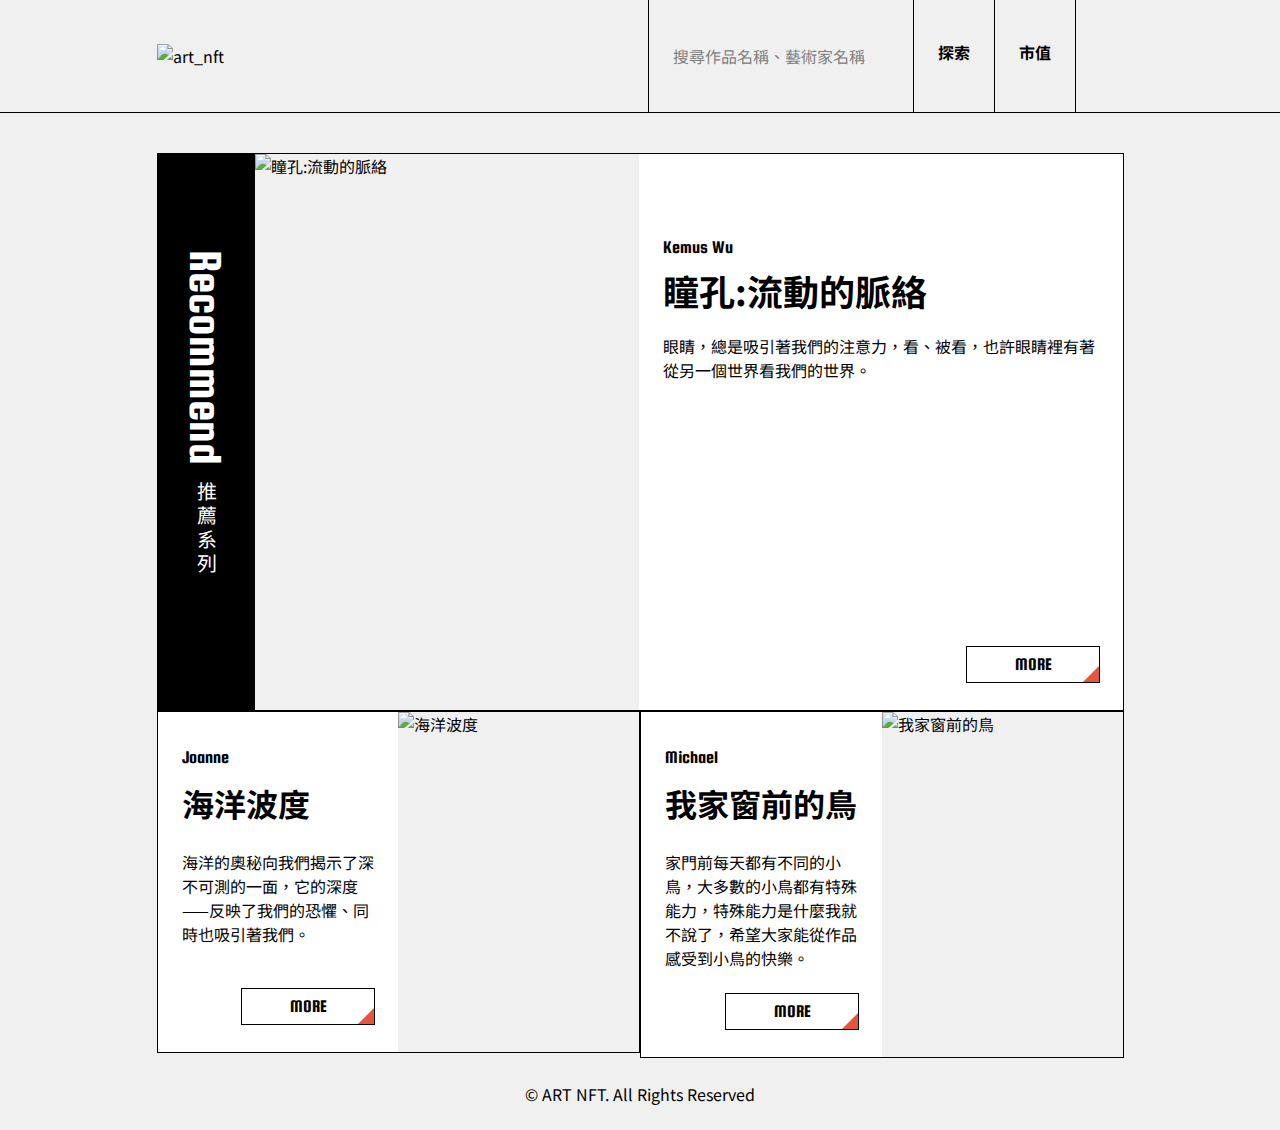
==== index.html @ 3cb51605 "Update 2022-09-03T15:11:57.388Z" ====
<!DOCTYPE html>
<html lang="en">
  <head>
    <meta charset="UTF-8" />
    <meta name="viewport" content="width=device-width, initial-scale=1.0" />
    <meta http-equiv="X-UA-Compatible" content="ie=edge" />
    <title>首頁</title>
    <!-- css -->
    <link rel="stylesheet" href="./assets/style/all.css" />
    <link rel="stylesheet" href="assets/style/style.css">

    <!--外部字型 -->
    <link rel="preconnect" href="https://fonts.googleapis.com" />
    <link rel="preconnect" href="https://fonts.gstatic.com" crossorigin />
    <link
      href="https://fonts.googleapis.com/css2?family=Noto+Sans+TC:wght@400;700&family=Squada+One&display=swap"
      rel="stylesheet"
    />

    <!-- font_awesome -->
    <script
      src="https://kit.fontawesome.com/8418f44bd9.js"
      crossorigin="anonymous"
    ></script>
  </head>

  <body>
    <header class="py-4 md:py-0 md:border-b">
      <!-- 手機版header -->
      <div class="container flex justify-between items-center md:hidden">
        <a href="index.html"
          ><img
            class="w-[85px]"
            src="https://raw.githubusercontent.com/hexschool/2022-web-layout-training/main/week8-202207/logo.svg"
            alt="art_nft"
        /></a>
        <div class="flex">
          <button>
            <i class="fa-solid fa-magnifying-glass text-lg mr-6"></i>
          </button>
          <button>
            <i class="fa-solid fa-bars text-lg cursor-pointer"></i>
          </button>
        </div>
      </div>

      <!-- 電腦版header -->
      <div class="hidden container justify-between items-center md:flex">
        <a href="index.html"
          ><img
            src="https://raw.githubusercontent.com/hexschool/2022-web-layout-training/main/week8-202207/logo.svg"
            alt="art_nft"
        /></a>
        <div class="flex">
          <!-- 文字搜尋欄 -->
          <div class="flex items-center px-6 py-10 border-l xl:px-12">
            <p class="text-gray xl:w-[288px]">搜尋作品名稱、藝術家名稱</p>
            <button>
              <i class="fa-solid fa-magnifying-glass text-2xl ml-6"></i>
            </button>
          </div>
          <!-- 探索鈕  -->
          <a href="#" class="border-l px-6 py-10 font-bold xl:px-12">探索</a>
          <!-- 市值鈕  -->
          <a href="#" class="border-l px-6 py-10 font-bold xl:px-12">市值</a>
          <!-- 錢包鈕  -->
          <a href="#" class="border-l px-6 py-10 xl:px-12"><i class="fa-solid fa-wallet text-2xl"></i></a>
        </div>
      </div>
    </header>

    
<main>
  <section class="recommend lg:mt-10">
      <ul class="">
        <div class="lg:container lg:flex lg:flex-wrap items-stretch">
<!-- 01 -->
<li class=" lg:w-full">
  <div class="">
    <div class="border-t border-b lg:flex lg:border">
      <!-- 標題區域 -->
    <div class="hidden bg-black text-white writing_lr px-6 pt-24 pb-[137px] justify-center items-center lg:flex">
      <h2 class="squada text-5xl leading-[1.04166] mb-4">Recommend</h2>
      <p class="text-xl leading-[1.3]">推 薦 系 列</p>
    </div>

    <!-- 圖片區域 -->
    <img src="https://raw.githubusercontent.com/hexschool/2022-web-layout-training/main/week8-202207/art01.jpg" alt="瞳孔:流動的脈絡" class="w-full lg:w-7/12">

    <!-- 文字區域 -->
    <div class=" bg-white px-3 py-8 lg:px-6 lg:pt-20 lg:pb-6 lg:flex lg:flex-col lg:justify-between">
      <div class="">
        <p class="squada text-lg mb-2">Kemus Wu</p>
        <h3 class="text-2xl leading-[1.45833] font-bold mb-6 lg:text-4xl xl:text-5xl xl:leading-[1.45833]">瞳孔:流動的脈絡</h3>
        <p class="mb-6">眼睛，總是吸引著我們的注意力，看、被看，也許眼睛裡有著從另一個世界看我們的世界。</p>
      </div>

    <!-- 按鈕 -->
      <div class="relative group">
        <div class="triangle lg:group-hover:border-black lg:bottom-1"></div>
        <a href="#" class="mb-1 btn btn-white transition duration-300 lg:group-hover:bg-primary lg:group-hover:text-white">MORE</a>
      </div>
    </div>
    </div>
  </div>
</li>

<!-- 02 -->
<li class="w-full lg:w-1/2 h-auto">
    <div class="border-t border-b lg:flex lg:border lg:flex-row-reverse">
    <!-- 圖片區域 -->
    <img src="https://raw.githubusercontent.com/hexschool/2022-web-layout-training/main/week8-202207/art02.jpg" alt="海洋波度" class="w-full lg:w-1/2 lg:h-[340px]">

    <!-- 文字區域 -->
    <div class=" bg-white px-3 py-8 lg:pt-8 lg:pb-6 lg:px-6 lg:flex lg:flex-col lg:justify-between lg:w-1/2">
      <div class="">
        <p class="squada text-lg mb-2">Joanne</p>
        <h3 class="text-2xl leading-[1.45833] font-bold mb-6 lg:text-[32px] lg:leading-[1.4375] ">海洋波度</h3>
        <p class="mb-6">海洋的奧秘向我們揭示了深不可測的一面，它的深度——反映了我們的恐懼、同時也吸引著我們。</p>
      </div>

    <!-- 按鈕 -->
      <div class="relative group">
        <div class="triangle lg:group-hover:border-black lg:bottom-1"></div>
        <a href="#" class="mb-1 btn btn-white transition duration-300 lg:group-hover:bg-primary lg:group-hover:text-white">MORE</a>
      </div>
    </div>
    </div>
</li>

<!-- 03 -->
<li class="w-full lg:w-1/2 h-auto">
    <div class="border-t border-b lg:flex lg:border lg:flex-row-reverse">
    <!-- 圖片區域 -->
    <img src="https://raw.githubusercontent.com/hexschool/2022-web-layout-training/main/week8-202207/art21.jpg" alt="我家窗前的鳥" class="w-full lg:w-1/2 lg:h-[340px]">

    <!-- 文字區域 -->
    <div class=" bg-white px-3 py-8 lg:pt-8 lg:pb-6 lg:px-6 lg:flex lg:flex-col lg:justify-between lg:w-1/2">
      <div class="">
        <p class="squada text-lg mb-2">Michael</p>
        <h3 class="text-2xl leading-[1.45833] font-bold mb-6 lg:text-[32px] lg:leading-[1.4375]">我家窗前的鳥</h3>
        <p class="mb-6">家門前每天都有不同的小鳥，大多數的小鳥都有特殊能力，特殊能力是什麼我就不說了，希望大家能從作品感受到小鳥的快樂。</p>
      </div>

    <!-- 按鈕 -->
      <div class="relative group">
        <div class="triangle lg:group-hover:border-black lg:bottom-1"></div>
        <a href="#" class="mb-1 btn btn-white transition duration-300 lg:group-hover:bg-primary lg:group-hover:text-white">MORE</a>
      </div>
    </div>
    </div>
</li>
        </div>
      </ul>
  </section>
</main>


    <footer class="bg-secondary text-center py-6">
      <p>© ART NFT. All Rights Reserved</p>
    </footer>
    <script src="./assets/js/vendors.js"></script>
    <script src="./assets/js/all.js"></script>
  </body>
</html>
---- assets/style/all.css ----
/*
! tailwindcss v3.0.24 | MIT License | https://tailwindcss.com
*//*
1. Prevent padding and border from affecting element width. (https://github.com/mozdevs/cssremedy/issues/4)
2. Allow adding a border to an element by just adding a border-width. (https://github.com/tailwindcss/tailwindcss/pull/116)
*/

*,
::before,
::after {
  -webkit-box-sizing: border-box;
          box-sizing: border-box; /* 1 */
  border-width: 0; /* 2 */
  border-style: solid; /* 2 */
  border-color: currentColor; /* 2 */
}

::before,
::after {
  --tw-content: '';
}

/*
1. Use a consistent sensible line-height in all browsers.
2. Prevent adjustments of font size after orientation changes in iOS.
3. Use a more readable tab size.
4. Use the user's configured `sans` font-family by default.
*/

html {
  line-height: 1.5; /* 1 */
  -webkit-text-size-adjust: 100%; /* 2 */
  -moz-tab-size: 4; /* 3 */
  -o-tab-size: 4;
     tab-size: 4; /* 3 */
  font-family: ui-sans-serif, system-ui, -apple-system, BlinkMacSystemFont, "Segoe UI", Roboto, "Helvetica Neue", Arial, "Noto Sans", sans-serif, "Apple Color Emoji", "Segoe UI Emoji", "Segoe UI Symbol", "Noto Color Emoji"; /* 4 */
}

/*
1. Remove the margin in all browsers.
2. Inherit line-height from `html` so users can set them as a class directly on the `html` element.
*/

body {
  margin: 0; /* 1 */
  line-height: inherit; /* 2 */
}

/*
1. Add the correct height in Firefox.
2. Correct the inheritance of border color in Firefox. (https://bugzilla.mozilla.org/show_bug.cgi?id=190655)
3. Ensure horizontal rules are visible by default.
*/

hr {
  height: 0; /* 1 */
  color: inherit; /* 2 */
  border-top-width: 1px; /* 3 */
}

/*
Add the correct text decoration in Chrome, Edge, and Safari.
*/

abbr:where([title]) {
  -webkit-text-decoration: underline dotted;
          text-decoration: underline dotted;
}

/*
Remove the default font size and weight for headings.
*/

h1,
h2,
h3,
h4,
h5,
h6 {
  font-size: inherit;
  font-weight: inherit;
}

/*
Reset links to optimize for opt-in styling instead of opt-out.
*/

a {
  color: inherit;
  text-decoration: inherit;
}

/*
Add the correct font weight in Edge and Safari.
*/

b,
strong {
  font-weight: bolder;
}

/*
1. Use the user's configured `mono` font family by default.
2. Correct the odd `em` font sizing in all browsers.
*/

code,
kbd,
samp,
pre {
  font-family: ui-monospace, SFMono-Regular, Menlo, Monaco, Consolas, "Liberation Mono", "Courier New", monospace; /* 1 */
  font-size: 1em; /* 2 */
}

/*
Add the correct font size in all browsers.
*/

small {
  font-size: 80%;
}

/*
Prevent `sub` and `sup` elements from affecting the line height in all browsers.
*/

sub,
sup {
  font-size: 75%;
  line-height: 0;
  position: relative;
  vertical-align: baseline;
}

sub {
  bottom: -0.25em;
}

sup {
  top: -0.5em;
}

/*
1. Remove text indentation from table contents in Chrome and Safari. (https://bugs.chromium.org/p/chromium/issues/detail?id=999088, https://bugs.webkit.org/show_bug.cgi?id=201297)
2. Correct table border color inheritance in all Chrome and Safari. (https://bugs.chromium.org/p/chromium/issues/detail?id=935729, https://bugs.webkit.org/show_bug.cgi?id=195016)
3. Remove gaps between table borders by default.
*/

table {
  text-indent: 0; /* 1 */
  border-color: inherit; /* 2 */
  border-collapse: collapse; /* 3 */
}

/*
1. Change the font styles in all browsers.
2. Remove the margin in Firefox and Safari.
3. Remove default padding in all browsers.
*/

button,
input,
optgroup,
select,
textarea {
  font-family: inherit; /* 1 */
  font-size: 100%; /* 1 */
  line-height: inherit; /* 1 */
  color: inherit; /* 1 */
  margin: 0; /* 2 */
  padding: 0; /* 3 */
}

/*
Remove the inheritance of text transform in Edge and Firefox.
*/

button,
select {
  text-transform: none;
}

/*
1. Correct the inability to style clickable types in iOS and Safari.
2. Remove default button styles.
*/

button,
[type='button'],
[type='reset'],
[type='submit'] {
  -webkit-appearance: button; /* 1 */
  background-color: transparent; /* 2 */
  background-image: none; /* 2 */
}

/*
Use the modern Firefox focus style for all focusable elements.
*/

:-moz-focusring {
  outline: auto;
}

/*
Remove the additional `:invalid` styles in Firefox. (https://github.com/mozilla/gecko-dev/blob/2f9eacd9d3d995c937b4251a5557d95d494c9be1/layout/style/res/forms.css#L728-L737)
*/

:-moz-ui-invalid {
  box-shadow: none;
}

/*
Add the correct vertical alignment in Chrome and Firefox.
*/

progress {
  vertical-align: baseline;
}

/*
Correct the cursor style of increment and decrement buttons in Safari.
*/

::-webkit-inner-spin-button,
::-webkit-outer-spin-button {
  height: auto;
}

/*
1. Correct the odd appearance in Chrome and Safari.
2. Correct the outline style in Safari.
*/

[type='search'] {
  -webkit-appearance: textfield; /* 1 */
  outline-offset: -2px; /* 2 */
}

/*
Remove the inner padding in Chrome and Safari on macOS.
*/

::-webkit-search-decoration {
  -webkit-appearance: none;
}

/*
1. Correct the inability to style clickable types in iOS and Safari.
2. Change font properties to `inherit` in Safari.
*/

::-webkit-file-upload-button {
  -webkit-appearance: button; /* 1 */
  font: inherit; /* 2 */
}

/*
Add the correct display in Chrome and Safari.
*/

summary {
  display: list-item;
}

/*
Removes the default spacing and border for appropriate elements.
*/

blockquote,
dl,
dd,
h1,
h2,
h3,
h4,
h5,
h6,
hr,
figure,
p,
pre {
  margin: 0;
}

fieldset {
  margin: 0;
  padding: 0;
}

legend {
  padding: 0;
}

ol,
ul,
menu {
  list-style: none;
  margin: 0;
  padding: 0;
}

/*
Prevent resizing textareas horizontally by default.
*/

textarea {
  resize: vertical;
}

/*
1. Reset the default placeholder opacity in Firefox. (https://github.com/tailwindlabs/tailwindcss/issues/3300)
2. Set the default placeholder color to the user's configured gray 400 color.
*/

input::-webkit-input-placeholder, textarea::-webkit-input-placeholder {
  opacity: 1; /* 1 */
  color: #9ca3af; /* 2 */
}

input::-moz-placeholder, textarea::-moz-placeholder {
  opacity: 1; /* 1 */
  color: #9ca3af; /* 2 */
}

input:-ms-input-placeholder, textarea:-ms-input-placeholder {
  opacity: 1; /* 1 */
  color: #9ca3af; /* 2 */
}

input::-ms-input-placeholder, textarea::-ms-input-placeholder {
  opacity: 1; /* 1 */
  color: #9ca3af; /* 2 */
}

input::placeholder,
textarea::placeholder {
  opacity: 1; /* 1 */
  color: #9ca3af; /* 2 */
}

/*
Set the default cursor for buttons.
*/

button,
[role="button"] {
  cursor: pointer;
}

/*
Make sure disabled buttons don't get the pointer cursor.
*/
:disabled {
  cursor: default;
}

/*
1. Make replaced elements `display: block` by default. (https://github.com/mozdevs/cssremedy/issues/14)
2. Add `vertical-align: middle` to align replaced elements more sensibly by default. (https://github.com/jensimmons/cssremedy/issues/14#issuecomment-634934210)
   This can trigger a poorly considered lint error in some tools but is included by design.
*/

img,
svg,
video,
canvas,
audio,
iframe,
embed,
object {
  display: block; /* 1 */
  vertical-align: middle; /* 2 */
}

/*
Constrain images and videos to the parent width and preserve their intrinsic aspect ratio. (https://github.com/mozdevs/cssremedy/issues/14)
*/

img,
video {
  max-width: 100%;
  height: auto;
}

/*
Ensure the default browser behavior of the `hidden` attribute.
*/

[hidden] {
  display: none;
}

[type='text'],[type='email'],[type='url'],[type='password'],[type='number'],[type='date'],[type='datetime-local'],[type='month'],[type='search'],[type='tel'],[type='time'],[type='week'],[multiple],textarea,select {
  -webkit-appearance: none;
     -moz-appearance: none;
          appearance: none;
  background-color: #fff;
  border-color: #6b7280;
  border-width: 1px;
  border-radius: 0px;
  padding-top: 0.5rem;
  padding-right: 0.75rem;
  padding-bottom: 0.5rem;
  padding-left: 0.75rem;
  font-size: 1rem;
  line-height: 1.5rem;
  --tw-shadow: 0 0 #0000;
}

[type='text']:focus, [type='email']:focus, [type='url']:focus, [type='password']:focus, [type='number']:focus, [type='date']:focus, [type='datetime-local']:focus, [type='month']:focus, [type='search']:focus, [type='tel']:focus, [type='time']:focus, [type='week']:focus, [multiple]:focus, textarea:focus, select:focus {
  outline: 2px solid transparent;
  outline-offset: 2px;
  --tw-ring-inset: var(--tw-empty,/*!*/ /*!*/);
  --tw-ring-offset-width: 0px;
  --tw-ring-offset-color: #fff;
  --tw-ring-color: #2563eb;
  --tw-ring-offset-shadow: var(--tw-ring-inset) 0 0 0 var(--tw-ring-offset-width) var(--tw-ring-offset-color);
  --tw-ring-shadow: var(--tw-ring-inset) 0 0 0 calc(1px + var(--tw-ring-offset-width)) var(--tw-ring-color);
  -webkit-box-shadow: var(--tw-ring-offset-shadow), var(--tw-ring-shadow), var(--tw-shadow);
          box-shadow: var(--tw-ring-offset-shadow), var(--tw-ring-shadow), var(--tw-shadow);
  border-color: #2563eb;
}

input::-webkit-input-placeholder, textarea::-webkit-input-placeholder {
  color: #6b7280;
  opacity: 1;
}

input::-moz-placeholder, textarea::-moz-placeholder {
  color: #6b7280;
  opacity: 1;
}

input:-ms-input-placeholder, textarea:-ms-input-placeholder {
  color: #6b7280;
  opacity: 1;
}

input::-ms-input-placeholder, textarea::-ms-input-placeholder {
  color: #6b7280;
  opacity: 1;
}

input::placeholder,textarea::placeholder {
  color: #6b7280;
  opacity: 1;
}

::-webkit-datetime-edit-fields-wrapper {
  padding: 0;
}

::-webkit-date-and-time-value {
  min-height: 1.5em;
}

::-webkit-datetime-edit,::-webkit-datetime-edit-year-field,::-webkit-datetime-edit-month-field,::-webkit-datetime-edit-day-field,::-webkit-datetime-edit-hour-field,::-webkit-datetime-edit-minute-field,::-webkit-datetime-edit-second-field,::-webkit-datetime-edit-millisecond-field,::-webkit-datetime-edit-meridiem-field {
  padding-top: 0;
  padding-bottom: 0;
}

select {
  background-image: url("data:image/svg+xml,%3csvg xmlns='http://www.w3.org/2000/svg' fill='none' viewBox='0 0 20 20'%3e%3cpath stroke='%236b7280' stroke-linecap='round' stroke-linejoin='round' stroke-width='1.5' d='M6 8l4 4 4-4'/%3e%3c/svg%3e");
  background-position: right 0.5rem center;
  background-repeat: no-repeat;
  background-size: 1.5em 1.5em;
  padding-right: 2.5rem;
  print-color-adjust: exact;
}

[multiple] {
  background-image: initial;
  background-position: initial;
  background-repeat: unset;
  background-size: initial;
  padding-right: 0.75rem;
  print-color-adjust: unset;
}

[type='checkbox'],[type='radio'] {
  -webkit-appearance: none;
     -moz-appearance: none;
          appearance: none;
  padding: 0;
  print-color-adjust: exact;
  display: inline-block;
  vertical-align: middle;
  background-origin: border-box;
  -webkit-user-select: none;
     -moz-user-select: none;
      -ms-user-select: none;
          user-select: none;
  -ms-flex-negative: 0;
      flex-shrink: 0;
  height: 1rem;
  width: 1rem;
  color: #2563eb;
  background-color: #fff;
  border-color: #6b7280;
  border-width: 1px;
  --tw-shadow: 0 0 #0000;
}

[type='checkbox'] {
  border-radius: 0px;
}

[type='radio'] {
  border-radius: 100%;
}

[type='checkbox']:focus,[type='radio']:focus {
  outline: 2px solid transparent;
  outline-offset: 2px;
  --tw-ring-inset: var(--tw-empty,/*!*/ /*!*/);
  --tw-ring-offset-width: 2px;
  --tw-ring-offset-color: #fff;
  --tw-ring-color: #2563eb;
  --tw-ring-offset-shadow: var(--tw-ring-inset) 0 0 0 var(--tw-ring-offset-width) var(--tw-ring-offset-color);
  --tw-ring-shadow: var(--tw-ring-inset) 0 0 0 calc(2px + var(--tw-ring-offset-width)) var(--tw-ring-color);
  -webkit-box-shadow: var(--tw-ring-offset-shadow), var(--tw-ring-shadow), var(--tw-shadow);
          box-shadow: var(--tw-ring-offset-shadow), var(--tw-ring-shadow), var(--tw-shadow);
}

[type='checkbox']:checked,[type='radio']:checked {
  border-color: transparent;
  background-color: currentColor;
  background-size: 100% 100%;
  background-position: center;
  background-repeat: no-repeat;
}

[type='checkbox']:checked {
  background-image: url("data:image/svg+xml,%3csvg viewBox='0 0 16 16' fill='white' xmlns='http://www.w3.org/2000/svg'%3e%3cpath d='M12.207 4.793a1 1 0 010 1.414l-5 5a1 1 0 01-1.414 0l-2-2a1 1 0 011.414-1.414L6.5 9.086l4.293-4.293a1 1 0 011.414 0z'/%3e%3c/svg%3e");
}

[type='radio']:checked {
  background-image: url("data:image/svg+xml,%3csvg viewBox='0 0 16 16' fill='white' xmlns='http://www.w3.org/2000/svg'%3e%3ccircle cx='8' cy='8' r='3'/%3e%3c/svg%3e");
}

[type='checkbox']:checked:hover,[type='checkbox']:checked:focus,[type='radio']:checked:hover,[type='radio']:checked:focus {
  border-color: transparent;
  background-color: currentColor;
}

[type='checkbox']:indeterminate {
  background-image: url("data:image/svg+xml,%3csvg xmlns='http://www.w3.org/2000/svg' fill='none' viewBox='0 0 16 16'%3e%3cpath stroke='white' stroke-linecap='round' stroke-linejoin='round' stroke-width='2' d='M4 8h8'/%3e%3c/svg%3e");
  border-color: transparent;
  background-color: currentColor;
  background-size: 100% 100%;
  background-position: center;
  background-repeat: no-repeat;
}

[type='checkbox']:indeterminate:hover,[type='checkbox']:indeterminate:focus {
  border-color: transparent;
  background-color: currentColor;
}

[type='file'] {
  background: unset;
  border-color: inherit;
  border-width: 0;
  border-radius: 0;
  padding: 0;
  font-size: unset;
  line-height: inherit;
}

[type='file']:focus {
  outline: 1px solid ButtonText;
  outline: 1px auto -webkit-focus-ring-color;
}
  body {
    font-family: "Noto Sans TC", sans-serif;
    font-size: 16px;
    line-height: 1.5;
    background-color: #f0f0f0;
  }
  img{
    width: 100%;
    height: auto;
    display: block;
  }

*, ::before, ::after {
  --tw-translate-x: 0;
  --tw-translate-y: 0;
  --tw-rotate: 0;
  --tw-skew-x: 0;
  --tw-skew-y: 0;
  --tw-scale-x: 1;
  --tw-scale-y: 1;
  --tw-pan-x:  ;
  --tw-pan-y:  ;
  --tw-pinch-zoom:  ;
  --tw-scroll-snap-strictness: proximity;
  --tw-ordinal:  ;
  --tw-slashed-zero:  ;
  --tw-numeric-figure:  ;
  --tw-numeric-spacing:  ;
  --tw-numeric-fraction:  ;
  --tw-ring-inset:  ;
  --tw-ring-offset-width: 0px;
  --tw-ring-offset-color: #fff;
  --tw-ring-color: rgb(59 130 246 / 0.5);
  --tw-ring-offset-shadow: 0 0 #0000;
  --tw-ring-shadow: 0 0 #0000;
  --tw-shadow: 0 0 #0000;
  --tw-shadow-colored: 0 0 #0000;
  --tw-blur:  ;
  --tw-brightness:  ;
  --tw-contrast:  ;
  --tw-grayscale:  ;
  --tw-hue-rotate:  ;
  --tw-invert:  ;
  --tw-saturate:  ;
  --tw-sepia:  ;
  --tw-drop-shadow:  ;
  --tw-backdrop-blur:  ;
  --tw-backdrop-brightness:  ;
  --tw-backdrop-contrast:  ;
  --tw-backdrop-grayscale:  ;
  --tw-backdrop-hue-rotate:  ;
  --tw-backdrop-invert:  ;
  --tw-backdrop-opacity:  ;
  --tw-backdrop-saturate:  ;
  --tw-backdrop-sepia:  ;
}
.container {
  width: 100%;
  margin-right: auto;
  margin-left: auto;
  padding-right: 12px;
  padding-left: 12px;
}
@media (min-width: 640px) {

  .container {
    max-width: 640px;
  }
}
@media (min-width: 769px) {

  .container {
    max-width: 769px;
  }
}
@media (min-width: 991px) {

  .container {
    max-width: 991px;
  }
}
@media (min-width: 1321px) {

  .container {
    max-width: 1321px;
  }
}
.relative {
  position: relative;
}
.mb-4 {
  margin-bottom: 1rem;
}
.mb-2 {
  margin-bottom: 0.5rem;
}
.mb-6 {
  margin-bottom: 1.5rem;
}
.mb-1 {
  margin-bottom: 0.25rem;
}
.mr-6 {
  margin-right: 1.5rem;
}
.ml-6 {
  margin-left: 1.5rem;
}
.flex {
  display: -webkit-box;
  display: -ms-flexbox;
  display: flex;
}
.contents {
  display: contents;
}
.hidden {
  display: none;
}
.h-full {
  height: 100%;
}
.h-auto {
  height: auto;
}
.w-full {
  width: 100%;
}
.w-\[85px\] {
  width: 85px;
}
.w-1\/2 {
  width: 50%;
}
.cursor-pointer {
  cursor: pointer;
}
.items-center {
  -webkit-box-align: center;
      -ms-flex-align: center;
          align-items: center;
}
.items-stretch {
  -webkit-box-align: stretch;
      -ms-flex-align: stretch;
          align-items: stretch;
}
.justify-center {
  -webkit-box-pack: center;
      -ms-flex-pack: center;
          justify-content: center;
}
.justify-between {
  -webkit-box-pack: justify;
      -ms-flex-pack: justify;
          justify-content: space-between;
}
.border-t {
  border-top-width: 1px;
}
.border-b {
  border-bottom-width: 1px;
}
.border-l {
  border-left-width: 1px;
}
.bg-black {
  --tw-bg-opacity: 1;
  background-color: rgb(0 0 0 / var(--tw-bg-opacity));
}
.bg-white {
  --tw-bg-opacity: 1;
  background-color: rgb(255 255 255 / var(--tw-bg-opacity));
}
.bg-secondary {
  --tw-bg-opacity: 1;
  background-color: rgb(240 240 240 / var(--tw-bg-opacity));
}
.px-6 {
  padding-left: 1.5rem;
  padding-right: 1.5rem;
}
.px-3 {
  padding-left: 0.75rem;
  padding-right: 0.75rem;
}
.py-8 {
  padding-top: 2rem;
  padding-bottom: 2rem;
}
.py-4 {
  padding-top: 1rem;
  padding-bottom: 1rem;
}
.py-10 {
  padding-top: 2.5rem;
  padding-bottom: 2.5rem;
}
.py-6 {
  padding-top: 1.5rem;
  padding-bottom: 1.5rem;
}
.pt-24 {
  padding-top: 6rem;
}
.pb-\[137px\] {
  padding-bottom: 137px;
}
.pb-6 {
  padding-bottom: 1.5rem;
}
.text-center {
  text-align: center;
}
.text-5xl {
  font-size: 3rem;
  line-height: 1;
}
.text-xl {
  font-size: 1.25rem;
  line-height: 1.75rem;
}
.text-lg {
  font-size: 1.125rem;
  line-height: 1.75rem;
}
.text-2xl {
  font-size: 1.5rem;
  line-height: 2rem;
}
.font-bold {
  font-weight: 700;
}
.leading-\[1\.04166\] {
  line-height: 1.04166;
}
.leading-\[1\.3\] {
  line-height: 1.3;
}
.leading-\[1\.45833\] {
  line-height: 1.45833;
}
.text-white {
  --tw-text-opacity: 1;
  color: rgb(255 255 255 / var(--tw-text-opacity));
}
.text-gray {
  --tw-text-opacity: 1;
  color: rgb(128 128 128 / var(--tw-text-opacity));
}
.transition {
  -webkit-transition-property: color, background-color, border-color, fill, stroke, opacity, -webkit-text-decoration-color, -webkit-box-shadow, -webkit-transform, -webkit-filter, -webkit-backdrop-filter;
  transition-property: color, background-color, border-color, fill, stroke, opacity, -webkit-text-decoration-color, -webkit-box-shadow, -webkit-transform, -webkit-filter, -webkit-backdrop-filter;
  -o-transition-property: color, background-color, border-color, text-decoration-color, fill, stroke, opacity, box-shadow, transform, filter, backdrop-filter;
  transition-property: color, background-color, border-color, text-decoration-color, fill, stroke, opacity, box-shadow, transform, filter, backdrop-filter;
  transition-property: color, background-color, border-color, text-decoration-color, fill, stroke, opacity, box-shadow, transform, filter, backdrop-filter, -webkit-text-decoration-color, -webkit-box-shadow, -webkit-transform, -webkit-filter, -webkit-backdrop-filter;
  -webkit-transition-timing-function: cubic-bezier(0.4, 0, 0.2, 1);
       -o-transition-timing-function: cubic-bezier(0.4, 0, 0.2, 1);
          transition-timing-function: cubic-bezier(0.4, 0, 0.2, 1);
  -webkit-transition-duration: 150ms;
       -o-transition-duration: 150ms;
          transition-duration: 150ms;
}
.duration-300 {
  -webkit-transition-duration: 300ms;
       -o-transition-duration: 300ms;
          transition-duration: 300ms;
}
.squada {
    font-family: "Squada One", cursive;
  }
.writing_lr {
    -webkit-writing-mode: vertical-lr;
        -ms-writing-mode: tb-lr;
            writing-mode: vertical-lr;
  }
.btn {
  display: block;
  width: 132px;
  padding-top: 0.5rem;
  padding-bottom: 0.5rem;
  padding-left: 3rem;
  padding-right: 3rem;
  font-size: 1.125rem;
  line-height: 1.75rem;
  line-height: 1.0555;
  --tw-ring-offset-shadow: var(--tw-ring-inset) 0 0 0 var(--tw-ring-offset-width) var(--tw-ring-offset-color);
  --tw-ring-shadow: var(--tw-ring-inset) 0 0 0 calc(1px + var(--tw-ring-offset-width)) var(--tw-ring-color);
  -webkit-box-shadow: var(--tw-ring-offset-shadow), var(--tw-ring-shadow), var(--tw-shadow, 0 0 #0000);
          box-shadow: var(--tw-ring-offset-shadow), var(--tw-ring-shadow), var(--tw-shadow, 0 0 #0000);
  --tw-ring-opacity: 1;
  --tw-ring-color: rgb(0 0 0 / var(--tw-ring-opacity));
    font-family: "Squada One", cursive;
}
.btn-white {
  margin-left: auto;
  --tw-bg-opacity: 1;
  background-color: rgb(255 255 255 / var(--tw-bg-opacity));
}
.triangle {
    position: absolute;
    width: 0;
    height: 0;
    bottom:0;
    right:0;
    border-style: solid;
    border-width: 0 0 16px 16px;
    border-color: transparent transparent #E6553B transparent;
  }

/* 字型載入 */

@media (min-width: 769px) {

  .md\:flex {
    display: -webkit-box;
    display: -ms-flexbox;
    display: flex;
  }

  .md\:hidden {
    display: none;
  }

  .md\:border-b {
    border-bottom-width: 1px;
  }

  .md\:py-0 {
    padding-top: 0px;
    padding-bottom: 0px;
  }
}

@media (min-width: 991px) {

  .lg\:container {
    width: 100%;
    margin-right: auto;
    margin-left: auto;
    padding-right: 12px;
    padding-left: 12px;
  }

  @media (min-width: 640px) {

    .lg\:container {
      max-width: 640px;
    }
  }

  @media (min-width: 769px) {

    .lg\:container {
      max-width: 769px;
    }
  }

  @media (min-width: 991px) {

    .lg\:container {
      max-width: 991px;
    }
  }

  @media (min-width: 1321px) {

    .lg\:container {
      max-width: 1321px;
    }
  }

  .lg\:bottom-1 {
    bottom: 0.25rem;
  }

  .lg\:mt-10 {
    margin-top: 2.5rem;
  }

  .lg\:flex {
    display: -webkit-box;
    display: -ms-flexbox;
    display: flex;
  }

  .lg\:h-\[340px\] {
    height: 340px;
  }

  .lg\:w-full {
    width: 100%;
  }

  .lg\:w-7\/12 {
    width: 58.333333%;
  }

  .lg\:w-1\/2 {
    width: 50%;
  }

  .lg\:flex-row-reverse {
    -webkit-box-orient: horizontal;
    -webkit-box-direction: reverse;
        -ms-flex-direction: row-reverse;
            flex-direction: row-reverse;
  }

  .lg\:flex-col {
    -webkit-box-orient: vertical;
    -webkit-box-direction: normal;
        -ms-flex-direction: column;
            flex-direction: column;
  }

  .lg\:flex-wrap {
    -ms-flex-wrap: wrap;
        flex-wrap: wrap;
  }

  .lg\:justify-between {
    -webkit-box-pack: justify;
        -ms-flex-pack: justify;
            justify-content: space-between;
  }

  .lg\:border {
    border-width: 1px;
  }

  .lg\:px-6 {
    padding-left: 1.5rem;
    padding-right: 1.5rem;
  }

  .lg\:pt-20 {
    padding-top: 5rem;
  }

  .lg\:pb-6 {
    padding-bottom: 1.5rem;
  }

  @media (min-width: 991px) {

    .lg\:lg\:pb-6 {
      padding-bottom: 1.5rem;
    }
  }

  .lg\:pt-8 {
    padding-top: 2rem;
  }

  .lg\:text-4xl {
    font-size: 2.25rem;
    line-height: 2.5rem;
  }

  .lg\:text-\[32px\] {
    font-size: 32px;
  }

  .lg\:leading-\[1\.4375\] {
    line-height: 1.4375;
  }

  .group:hover .lg\:group-hover\:border-black {
    --tw-border-opacity: 1;
    border-color: rgb(0 0 0 / var(--tw-border-opacity));
  }

  .group:hover .lg\:group-hover\:bg-primary {
    --tw-bg-opacity: 1;
    background-color: rgb(230 85 59 / var(--tw-bg-opacity));
  }

  .group:hover .lg\:group-hover\:text-white {
    --tw-text-opacity: 1;
    color: rgb(255 255 255 / var(--tw-text-opacity));
  }
  .group:hover .lg\:group-hover\:border-black {
    border-color: transparent transparent black transparent;
  }
}

@media (min-width: 1321px) {

  .xl\:w-\[288px\] {
    width: 288px;
  }

  .xl\:px-12 {
    padding-left: 3rem;
    padding-right: 3rem;
  }

  .xl\:text-5xl {
    font-size: 3rem;
    line-height: 1;
  }

  .xl\:leading-\[1\.45833\] {
    line-height: 1.45833;
  }
}
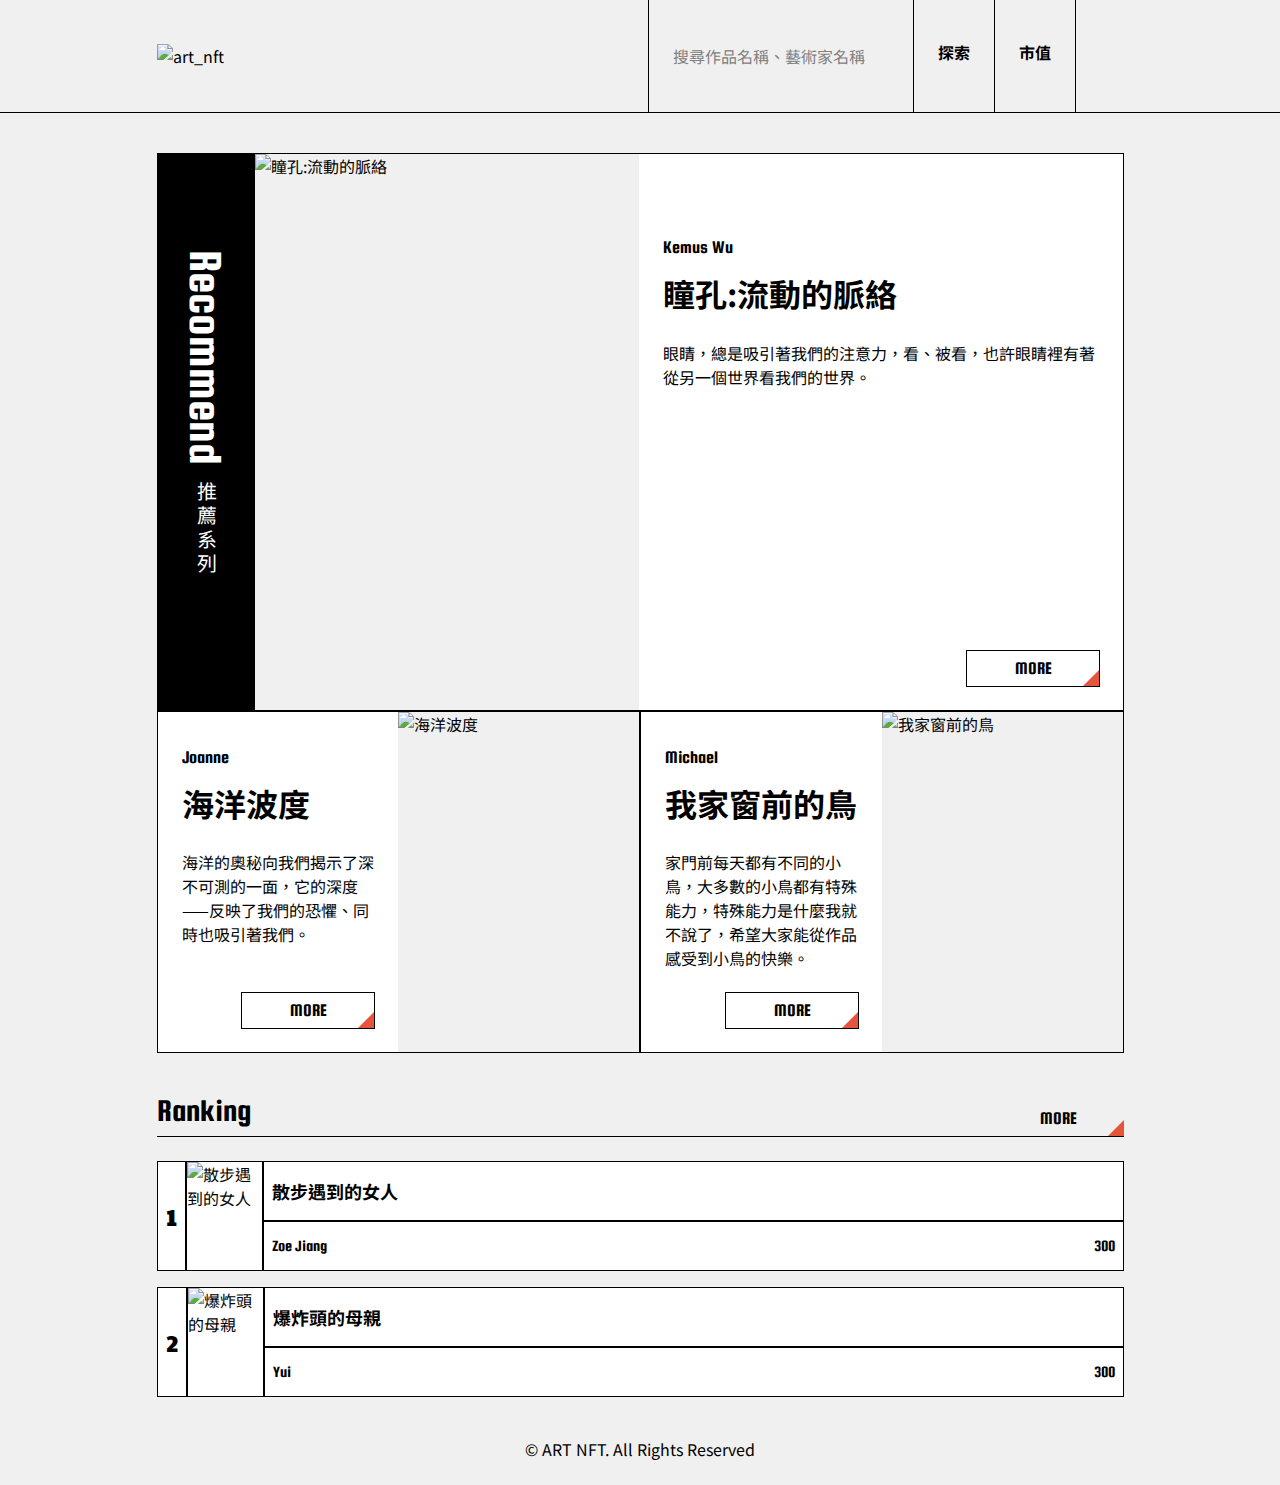
==== commit 2eb61836: "Update 2022-09-03T17:03:20.133Z" ====
--- a/index.html
+++ b/index.html
@@ -16,6 +16,9 @@
       href="https://fonts.googleapis.com/css2?family=Noto+Sans+TC:wght@400;700&family=Squada+One&display=swap"
       rel="stylesheet"
     />
+    <link rel="preconnect" href="https://fonts.googleapis.com">
+    <link rel="preconnect" href="https://fonts.gstatic.com" crossorigin>
+    <link href="https://fonts.googleapis.com/css2?family=Paytone+One&display=swap" rel="stylesheet">
 
     <!-- font_awesome -->
     <script
@@ -91,14 +94,14 @@
     <div class=" bg-white px-3 py-8 lg:px-6 lg:pt-20 lg:pb-6 lg:flex lg:flex-col lg:justify-between">
       <div class="">
         <p class="squada text-lg mb-2">Kemus Wu</p>
-        <h3 class="text-2xl leading-[1.45833] font-bold mb-6 lg:text-4xl xl:text-5xl xl:leading-[1.45833]">瞳孔:流動的脈絡</h3>
-        <p class="mb-6">眼睛，總是吸引著我們的注意力，看、被看，也許眼睛裡有著從另一個世界看我們的世界。</p>
+        <h3 class="text-2xl leading-[1.45833] font-bold mb-6 lg:text-[32px] xl:text-5xl xl:leading-[1.45833]">瞳孔:流動的脈絡</h3>
+        <p class="mb-6 lg:mb-0">眼睛，總是吸引著我們的注意力，看、被看，也許眼睛裡有著從另一個世界看我們的世界。</p>
       </div>
 
     <!-- 按鈕 -->
       <div class="relative group">
-        <div class="triangle lg:group-hover:border-black lg:bottom-1"></div>
-        <a href="#" class="mb-1 btn btn-white transition duration-300 lg:group-hover:bg-primary lg:group-hover:text-white">MORE</a>
+        <div class="triangle lg:group-hover:border-black"></div>
+        <a href="#" class="btn btn-white transition duration-300 lg:group-hover:bg-primary lg:group-hover:text-white">MORE</a>
       </div>
     </div>
     </div>
@@ -116,13 +119,13 @@
       <div class="">
         <p class="squada text-lg mb-2">Joanne</p>
         <h3 class="text-2xl leading-[1.45833] font-bold mb-6 lg:text-[32px] lg:leading-[1.4375] ">海洋波度</h3>
-        <p class="mb-6">海洋的奧秘向我們揭示了深不可測的一面，它的深度——反映了我們的恐懼、同時也吸引著我們。</p>
+        <p class="mb-6 lg:mb-0">海洋的奧秘向我們揭示了深不可測的一面，它的深度——反映了我們的恐懼、同時也吸引著我們。</p>
       </div>
 
     <!-- 按鈕 -->
       <div class="relative group">
-        <div class="triangle lg:group-hover:border-black lg:bottom-1"></div>
-        <a href="#" class="mb-1 btn btn-white transition duration-300 lg:group-hover:bg-primary lg:group-hover:text-white">MORE</a>
+        <div class="triangle lg:group-hover:border-black"></div>
+        <a href="#" class="btn btn-white transition duration-300 lg:group-hover:bg-primary lg:group-hover:text-white">MORE</a>
       </div>
     </div>
     </div>
@@ -139,19 +142,72 @@
       <div class="">
         <p class="squada text-lg mb-2">Michael</p>
         <h3 class="text-2xl leading-[1.45833] font-bold mb-6 lg:text-[32px] lg:leading-[1.4375]">我家窗前的鳥</h3>
-        <p class="mb-6">家門前每天都有不同的小鳥，大多數的小鳥都有特殊能力，特殊能力是什麼我就不說了，希望大家能從作品感受到小鳥的快樂。</p>
+        <p class="mb-6 lg:mb-0">家門前每天都有不同的小鳥，大多數的小鳥都有特殊能力，特殊能力是什麼我就不說了，希望大家能從作品感受到小鳥的快樂。</p>
       </div>
 
     <!-- 按鈕 -->
       <div class="relative group">
-        <div class="triangle lg:group-hover:border-black lg:bottom-1"></div>
-        <a href="#" class="mb-1 btn btn-white transition duration-300 lg:group-hover:bg-primary lg:group-hover:text-white">MORE</a>
+        <div class="triangle lg:group-hover:border-black"></div>
+        <a href="#" class="btn btn-white transition duration-300 lg:group-hover:bg-primary lg:group-hover:text-white">MORE</a>
       </div>
     </div>
     </div>
 </li>
         </div>
       </ul>
+  </section>
+  <section class="ranking mt-10">
+    <div class="container">
+      <div class="flex justify-between border-b mb-6">
+        <h2 class="squada text-[32px] leading-[1.0625] mb-2">Ranking</h2>
+        <!-- 按鈕區塊 -->
+        <div class="relative group">
+          <div class="triangle lg:group-hover:border-black"></div>
+          <a href="#" class="btn btn-no-border mt-2 transition duration-300 lg:group-hover:bg-primary lg:group-hover:text-white ">MORE</a>
+        </div>
+      </div>
+      <ul>
+        <!-- 01 -->
+        <li class="mb-4">
+          <div class="bg-white flex">
+            <p class="paytone border px-2 py-6 text-2xl flex justify-center items-center">1</p>
+            <img src="https://raw.githubusercontent.com/hexschool/2022-web-layout-training/main/week8-202207/art04.jpg" alt="散步遇到的女人" class="border w-[87px]">
+            <div class="w-full flex flex-col items-stretch">
+              <div class="py-4 px-2 border">
+                <p class="text-lg leading-[1.44444] font-bold">散步遇到的女人</p>
+              </div>
+              <div class="px-2 py-3 flex justify-between border">
+                <p class="squada">Zoe Jiang</p>
+                <div class="flex">
+                  <img src="" alt="">
+                  <p class="squada">300</p>
+                </div>
+              </div>
+            </div>
+          </div>
+        </li>
+
+        <!-- 02 -->
+        <li class="mb-4">
+          <div class="bg-white flex">
+            <p class="paytone border px-2 py-6 text-2xl flex justify-center items-center">2</p>
+            <img src="https://raw.githubusercontent.com/hexschool/2022-web-layout-training/main/week8-202207/art05.jpg" alt="爆炸頭的母親" class="border w-[87px] object-cover">
+            <div class="w-full flex flex-col items-stretch">
+              <div class="py-4 px-2 border">
+                <p class="text-lg leading-[1.44444] font-bold">爆炸頭的母親</p>
+              </div>
+              <div class="px-2 py-3 flex justify-between border">
+                <p class="squada">Yui</p>
+                <div class="flex">
+                  <img src="" alt="">
+                  <p class="squada">300</p>
+                </div>
+              </div>
+            </div>
+          </div>
+        </li>
+      </ul>
+    </div>
   </section>
 </main>
 
--- a/assets/style/all.css
+++ b/assets/style/all.css
@@ -577,11 +577,6 @@
     font-size: 16px;
     line-height: 1.5;
     background-color: #f0f0f0;
-  }
-  img{
-    width: 100%;
-    height: auto;
-    display: block;
   }
 
 *, ::before, ::after {
@@ -671,8 +666,11 @@
 .mb-6 {
   margin-bottom: 1.5rem;
 }
-.mb-1 {
-  margin-bottom: 0.25rem;
+.mt-10 {
+  margin-top: 2.5rem;
+}
+.mt-2 {
+  margin-top: 0.5rem;
 }
 .mr-6 {
   margin-right: 1.5rem;
@@ -691,11 +689,20 @@
 .hidden {
   display: none;
 }
+.h-auto {
+  height: auto;
+}
+.h-\[91px\] {
+  height: 91px;
+}
 .h-full {
   height: 100%;
 }
-.h-auto {
-  height: auto;
+.h-\[43px\] {
+  height: 43px;
+}
+.h-screen {
+  height: 100vh;
 }
 .w-full {
   width: 100%;
@@ -703,11 +710,17 @@
 .w-\[85px\] {
   width: 85px;
 }
-.w-1\/2 {
-  width: 50%;
+.w-\[87px\] {
+  width: 87px;
 }
 .cursor-pointer {
   cursor: pointer;
+}
+.flex-col {
+  -webkit-box-orient: vertical;
+  -webkit-box-direction: normal;
+      -ms-flex-direction: column;
+          flex-direction: column;
 }
 .items-center {
   -webkit-box-align: center;
@@ -729,6 +742,9 @@
       -ms-flex-pack: justify;
           justify-content: space-between;
 }
+.border {
+  border-width: 1px;
+}
 .border-t {
   border-top-width: 1px;
 }
@@ -750,6 +766,21 @@
   --tw-bg-opacity: 1;
   background-color: rgb(240 240 240 / var(--tw-bg-opacity));
 }
+.object-contain {
+  -o-object-fit: contain;
+     object-fit: contain;
+}
+.object-cover {
+  -o-object-fit: cover;
+     object-fit: cover;
+}
+.object-fill {
+  -o-object-fit: fill;
+     object-fit: fill;
+}
+.p-2 {
+  padding: 0.5rem;
+}
 .px-6 {
   padding-left: 1.5rem;
   padding-right: 1.5rem;
@@ -762,6 +793,14 @@
   padding-top: 2rem;
   padding-bottom: 2rem;
 }
+.px-2 {
+  padding-left: 0.5rem;
+  padding-right: 0.5rem;
+}
+.py-6 {
+  padding-top: 1.5rem;
+  padding-bottom: 1.5rem;
+}
 .py-4 {
   padding-top: 1rem;
   padding-bottom: 1rem;
@@ -770,18 +809,15 @@
   padding-top: 2.5rem;
   padding-bottom: 2.5rem;
 }
-.py-6 {
-  padding-top: 1.5rem;
-  padding-bottom: 1.5rem;
+.py-3 {
+  padding-top: 0.75rem;
+  padding-bottom: 0.75rem;
 }
 .pt-24 {
   padding-top: 6rem;
 }
 .pb-\[137px\] {
   padding-bottom: 137px;
-}
-.pb-6 {
-  padding-bottom: 1.5rem;
 }
 .text-center {
   text-align: center;
@@ -802,6 +838,9 @@
   font-size: 1.5rem;
   line-height: 2rem;
 }
+.text-\[32px\] {
+  font-size: 32px;
+}
 .font-bold {
   font-weight: 700;
 }
@@ -813,6 +852,12 @@
 }
 .leading-\[1\.45833\] {
   line-height: 1.45833;
+}
+.leading-\[1\.0625\] {
+  line-height: 1.0625;
+}
+.leading-\[1\.44444\] {
+  line-height: 1.44444;
 }
 .text-white {
   --tw-text-opacity: 1;
@@ -843,6 +888,9 @@
 .squada {
     font-family: "Squada One", cursive;
   }
+.paytone {
+    font-family: 'Paytone One', sans-serif;
+  }
 .writing_lr {
     -webkit-writing-mode: vertical-lr;
         -ms-writing-mode: tb-lr;
@@ -858,18 +906,18 @@
   font-size: 1.125rem;
   line-height: 1.75rem;
   line-height: 1.0555;
+    font-family: "Squada One", cursive;
+}
+.btn-white {
+  margin-left: auto;
+  --tw-bg-opacity: 1;
+  background-color: rgb(255 255 255 / var(--tw-bg-opacity));
   --tw-ring-offset-shadow: var(--tw-ring-inset) 0 0 0 var(--tw-ring-offset-width) var(--tw-ring-offset-color);
   --tw-ring-shadow: var(--tw-ring-inset) 0 0 0 calc(1px + var(--tw-ring-offset-width)) var(--tw-ring-color);
   -webkit-box-shadow: var(--tw-ring-offset-shadow), var(--tw-ring-shadow), var(--tw-shadow, 0 0 #0000);
           box-shadow: var(--tw-ring-offset-shadow), var(--tw-ring-shadow), var(--tw-shadow, 0 0 #0000);
   --tw-ring-opacity: 1;
   --tw-ring-color: rgb(0 0 0 / var(--tw-ring-opacity));
-    font-family: "Squada One", cursive;
-}
-.btn-white {
-  margin-left: auto;
-  --tw-bg-opacity: 1;
-  background-color: rgb(255 255 255 / var(--tw-bg-opacity));
 }
 .triangle {
     position: absolute;
@@ -944,12 +992,12 @@
     }
   }
 
-  .lg\:bottom-1 {
-    bottom: 0.25rem;
-  }
-
   .lg\:mt-10 {
     margin-top: 2.5rem;
+  }
+
+  .lg\:mb-0 {
+    margin-bottom: 0px;
   }
 
   .lg\:flex {
@@ -1016,20 +1064,8 @@
     padding-bottom: 1.5rem;
   }
 
-  @media (min-width: 991px) {
-
-    .lg\:lg\:pb-6 {
-      padding-bottom: 1.5rem;
-    }
-  }
-
   .lg\:pt-8 {
     padding-top: 2rem;
-  }
-
-  .lg\:text-4xl {
-    font-size: 2.25rem;
-    line-height: 2.5rem;
   }
 
   .lg\:text-\[32px\] {
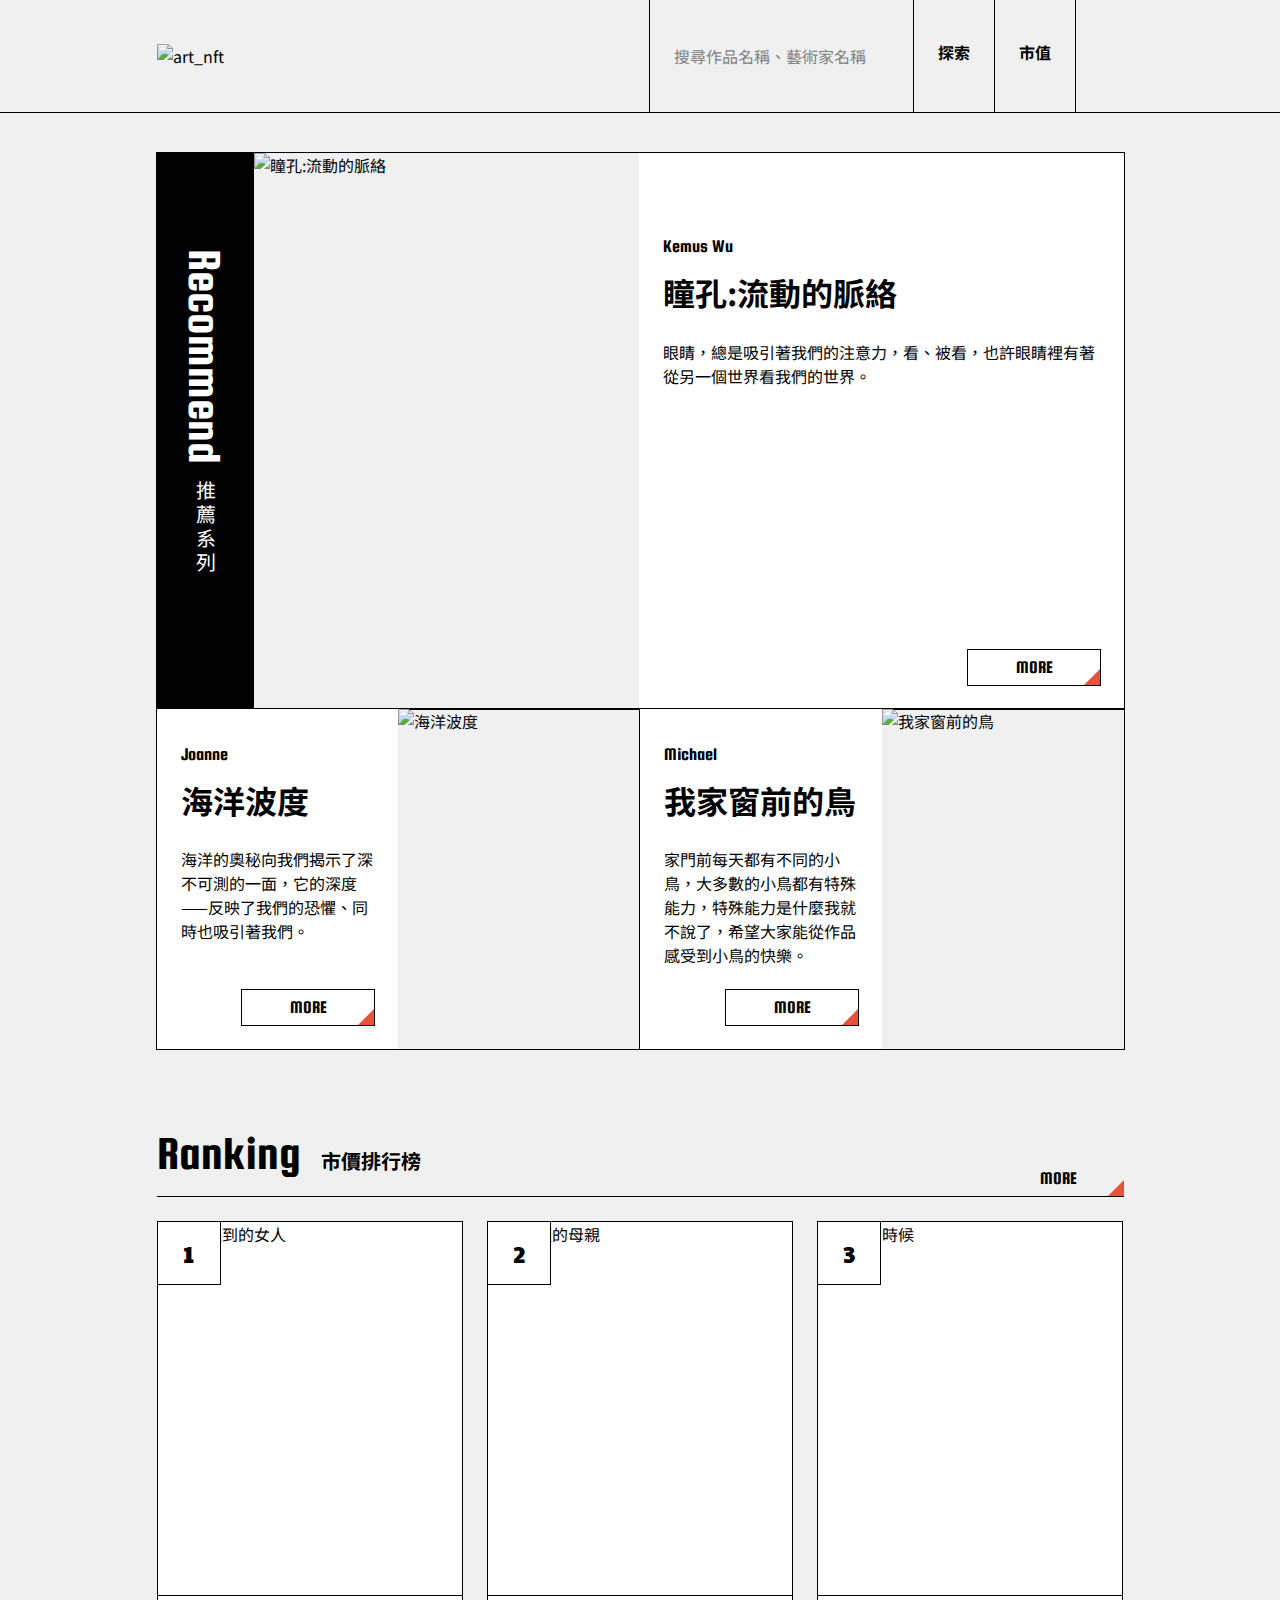
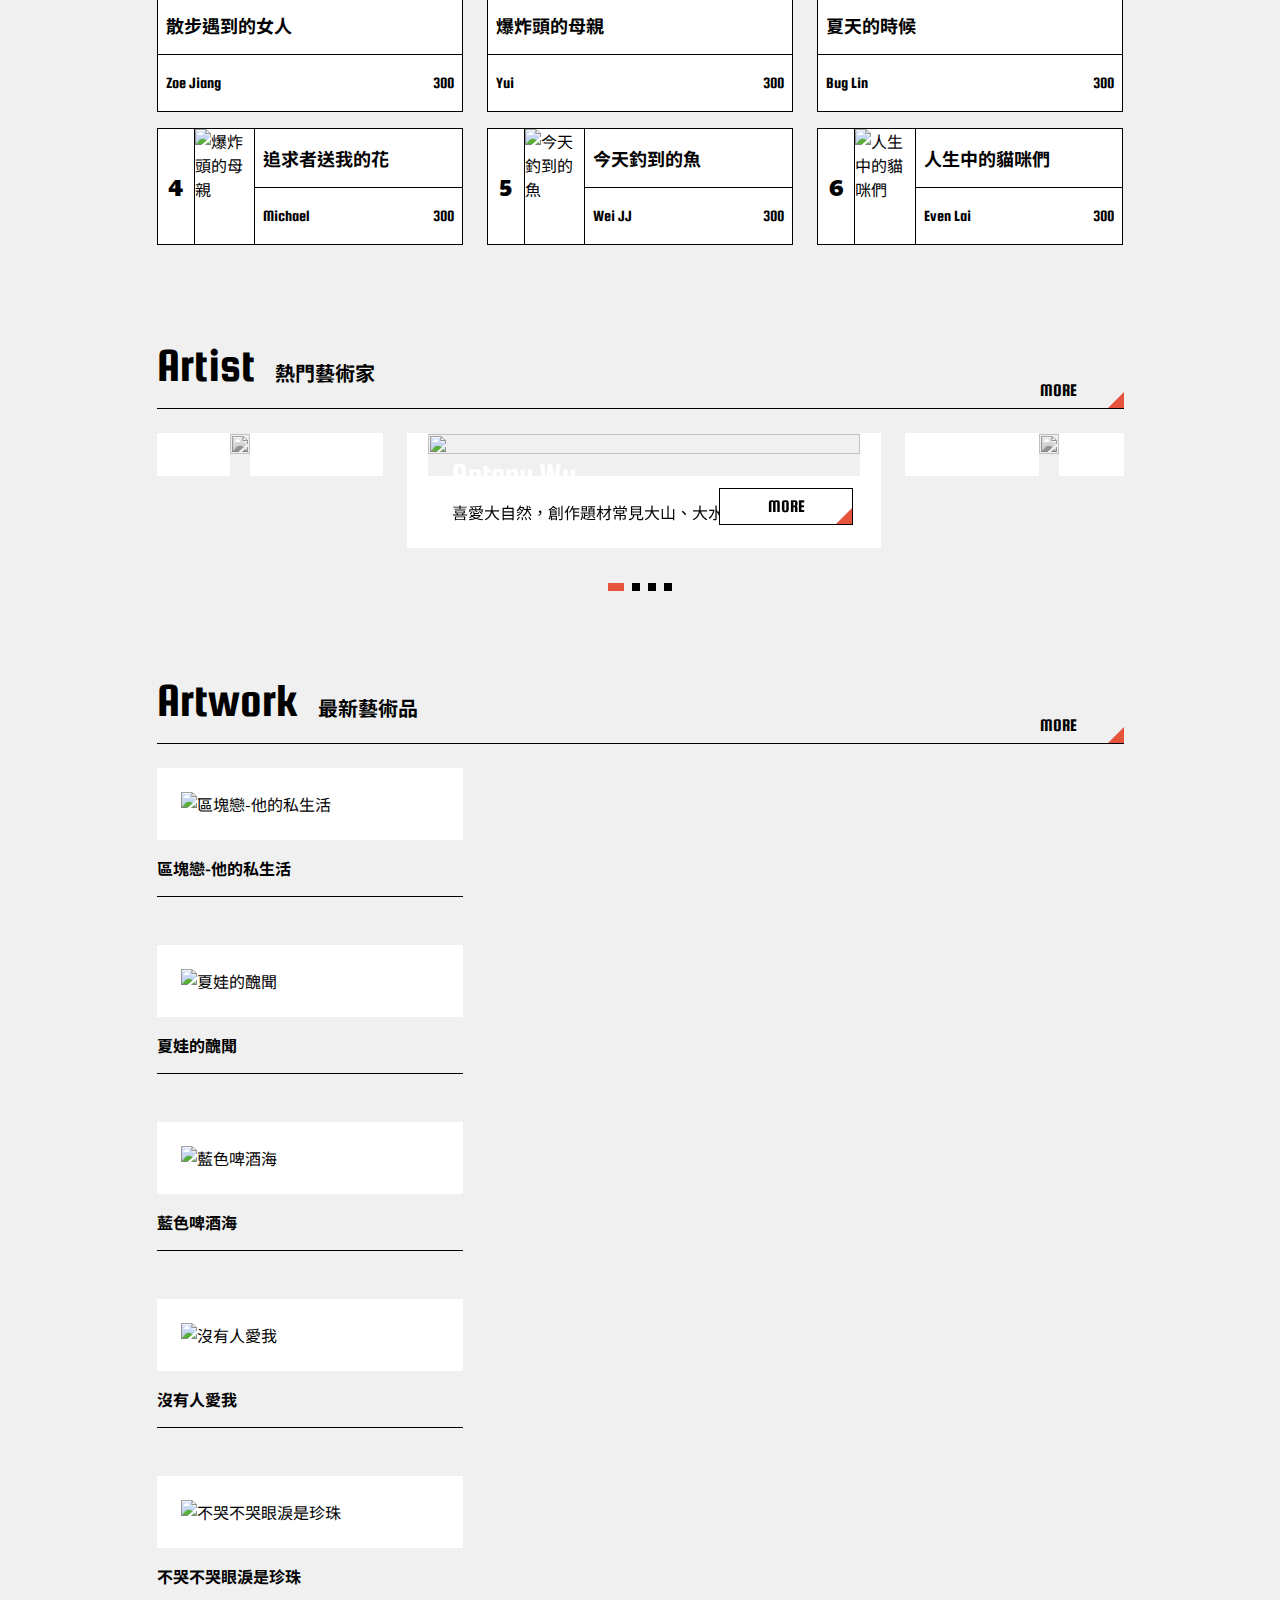
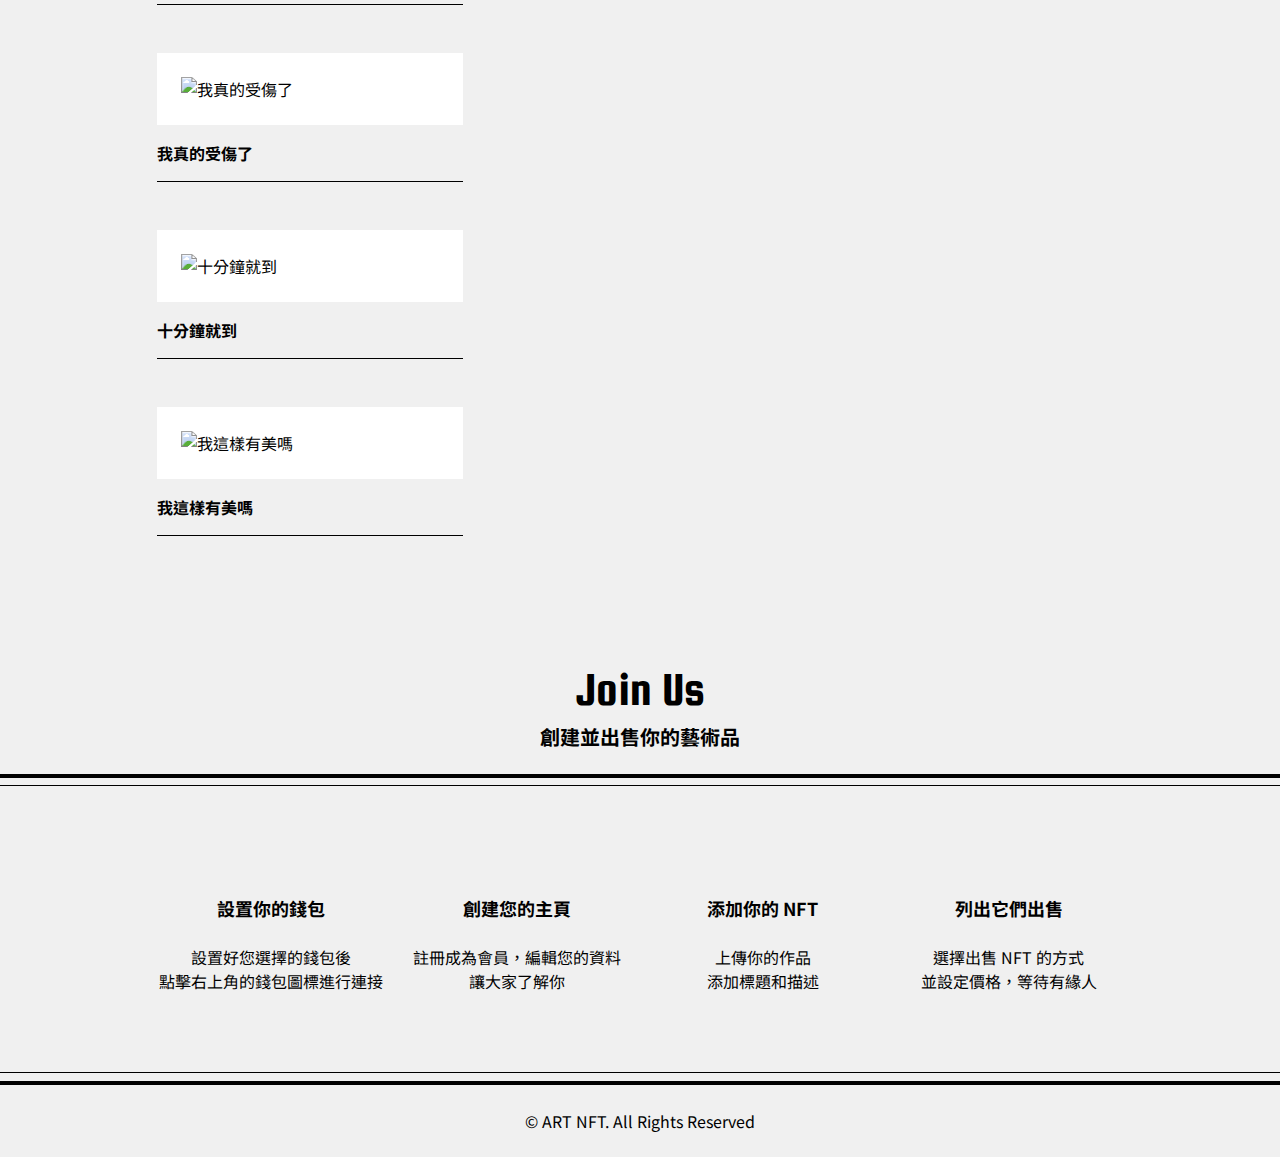
==== commit 41459620: "Update 2022-09-08T04:46:58.091Z" ====
--- a/index.html
+++ b/index.html
@@ -1,185 +1,334 @@
 <!DOCTYPE html>
 <html lang="en">
-  <head>
-    <meta charset="UTF-8" />
-    <meta name="viewport" content="width=device-width, initial-scale=1.0" />
-    <meta http-equiv="X-UA-Compatible" content="ie=edge" />
-    <title>首頁</title>
-    <!-- css -->
-    <link rel="stylesheet" href="./assets/style/all.css" />
-    <link rel="stylesheet" href="assets/style/style.css">
-
-    <!--外部字型 -->
-    <link rel="preconnect" href="https://fonts.googleapis.com" />
-    <link rel="preconnect" href="https://fonts.gstatic.com" crossorigin />
-    <link
-      href="https://fonts.googleapis.com/css2?family=Noto+Sans+TC:wght@400;700&family=Squada+One&display=swap"
-      rel="stylesheet"
-    />
-    <link rel="preconnect" href="https://fonts.googleapis.com">
-    <link rel="preconnect" href="https://fonts.gstatic.com" crossorigin>
-    <link href="https://fonts.googleapis.com/css2?family=Paytone+One&display=swap" rel="stylesheet">
-
-    <!-- font_awesome -->
-    <script
-      src="https://kit.fontawesome.com/8418f44bd9.js"
-      crossorigin="anonymous"
-    ></script>
-  </head>
-
-  <body>
-    <header class="py-4 md:py-0 md:border-b">
-      <!-- 手機版header -->
-      <div class="container flex justify-between items-center md:hidden">
-        <a href="index.html"
-          ><img
-            class="w-[85px]"
-            src="https://raw.githubusercontent.com/hexschool/2022-web-layout-training/main/week8-202207/logo.svg"
-            alt="art_nft"
-        /></a>
-        <div class="flex">
-          <button>
-            <i class="fa-solid fa-magnifying-glass text-lg mr-6"></i>
-          </button>
-          <button>
-            <i class="fa-solid fa-bars text-lg cursor-pointer"></i>
-          </button>
-        </div>
-      </div>
-
-      <!-- 電腦版header -->
-      <div class="hidden container justify-between items-center md:flex">
-        <a href="index.html"
-          ><img
-            src="https://raw.githubusercontent.com/hexschool/2022-web-layout-training/main/week8-202207/logo.svg"
-            alt="art_nft"
-        /></a>
-        <div class="flex">
-          <!-- 文字搜尋欄 -->
-          <div class="flex items-center px-6 py-10 border-l xl:px-12">
-            <p class="text-gray xl:w-[288px]">搜尋作品名稱、藝術家名稱</p>
-            <button>
-              <i class="fa-solid fa-magnifying-glass text-2xl ml-6"></i>
-            </button>
-          </div>
-          <!-- 探索鈕  -->
-          <a href="#" class="border-l px-6 py-10 font-bold xl:px-12">探索</a>
-          <!-- 市值鈕  -->
-          <a href="#" class="border-l px-6 py-10 font-bold xl:px-12">市值</a>
-          <!-- 錢包鈕  -->
-          <a href="#" class="border-l px-6 py-10 xl:px-12"><i class="fa-solid fa-wallet text-2xl"></i></a>
-        </div>
-      </div>
-    </header>
-
-    
-<main>
-  <section class="recommend lg:mt-10">
-      <ul class="">
-        <div class="lg:container lg:flex lg:flex-wrap items-stretch">
-<!-- 01 -->
-<li class=" lg:w-full">
-  <div class="">
-    <div class="border-t border-b lg:flex lg:border">
-      <!-- 標題區域 -->
-    <div class="hidden bg-black text-white writing_lr px-6 pt-24 pb-[137px] justify-center items-center lg:flex">
-      <h2 class="squada text-5xl leading-[1.04166] mb-4">Recommend</h2>
-      <p class="text-xl leading-[1.3]">推 薦 系 列</p>
-    </div>
-
-    <!-- 圖片區域 -->
-    <img src="https://raw.githubusercontent.com/hexschool/2022-web-layout-training/main/week8-202207/art01.jpg" alt="瞳孔:流動的脈絡" class="w-full lg:w-7/12">
-
-    <!-- 文字區域 -->
-    <div class=" bg-white px-3 py-8 lg:px-6 lg:pt-20 lg:pb-6 lg:flex lg:flex-col lg:justify-between">
-      <div class="">
-        <p class="squada text-lg mb-2">Kemus Wu</p>
-        <h3 class="text-2xl leading-[1.45833] font-bold mb-6 lg:text-[32px] xl:text-5xl xl:leading-[1.45833]">瞳孔:流動的脈絡</h3>
-        <p class="mb-6 lg:mb-0">眼睛，總是吸引著我們的注意力，看、被看，也許眼睛裡有著從另一個世界看我們的世界。</p>
-      </div>
-
-    <!-- 按鈕 -->
-      <div class="relative group">
-        <div class="triangle lg:group-hover:border-black"></div>
-        <a href="#" class="btn btn-white transition duration-300 lg:group-hover:bg-primary lg:group-hover:text-white">MORE</a>
+
+<head>
+  <meta charset="UTF-8" />
+  <meta name="viewport" content="width=device-width, initial-scale=1.0" />
+  <meta http-equiv="X-UA-Compatible" content="ie=edge" />
+  <title>
+    首頁
+  </title>
+  <!-- css -->
+  <link rel="stylesheet" href="./assets/style/all.css" />
+  <link rel="stylesheet" href="assets/style/style.css" />
+
+  <!--外部字型 -->
+  <link rel="preconnect" href="https://fonts.googleapis.com" />
+  <link rel="preconnect" href="https://fonts.gstatic.com" crossorigin />
+  <link href="https://fonts.googleapis.com/css2?family=Noto+Sans+TC:wght@400;700&family=Squada+One&display=swap"
+    rel="stylesheet" />
+  <link rel="preconnect" href="https://fonts.googleapis.com" />
+  <link rel="preconnect" href="https://fonts.gstatic.com" crossorigin />
+  <link href="https://fonts.googleapis.com/css2?family=Paytone+One&display=swap" rel="stylesheet" />
+
+  <!-- swiper -->
+  <link rel="stylesheet" href="https://cdn.jsdelivr.net/npm/swiper@8/swiper-bundle.min.css" />
+
+  <!-- font_awesome -->
+  <script src="https://kit.fontawesome.com/8418f44bd9.js" crossorigin="anonymous"></script>
+</head>
+
+<body>
+  <header class="py-4 md:py-0 md:border-b ">
+    <!-- 手機版header -->
+    <div class="container flex justify-between items-center md:hidden">
+      <a href="index.html"><img class="w-[85px]"
+          src="https://raw.githubusercontent.com/hexschool/2022-web-layout-training/main/week8-202207/logo.svg"
+          alt="art_nft" /></a>
+      <div class="flex">
+        <button>
+          <i class="fa-solid fa-magnifying-glass text-lg mr-6"></i>
+        </button>
+        <button>
+          <i class="fa-solid fa-bars text-lg cursor-pointer"></i>
+        </button>
       </div>
     </div>
-    </div>
-  </div>
-</li>
-
-<!-- 02 -->
-<li class="w-full lg:w-1/2 h-auto">
-    <div class="border-t border-b lg:flex lg:border lg:flex-row-reverse">
-    <!-- 圖片區域 -->
-    <img src="https://raw.githubusercontent.com/hexschool/2022-web-layout-training/main/week8-202207/art02.jpg" alt="海洋波度" class="w-full lg:w-1/2 lg:h-[340px]">
-
-    <!-- 文字區域 -->
-    <div class=" bg-white px-3 py-8 lg:pt-8 lg:pb-6 lg:px-6 lg:flex lg:flex-col lg:justify-between lg:w-1/2">
-      <div class="">
-        <p class="squada text-lg mb-2">Joanne</p>
-        <h3 class="text-2xl leading-[1.45833] font-bold mb-6 lg:text-[32px] lg:leading-[1.4375] ">海洋波度</h3>
-        <p class="mb-6 lg:mb-0">海洋的奧秘向我們揭示了深不可測的一面，它的深度——反映了我們的恐懼、同時也吸引著我們。</p>
-      </div>
-
-    <!-- 按鈕 -->
-      <div class="relative group">
-        <div class="triangle lg:group-hover:border-black"></div>
-        <a href="#" class="btn btn-white transition duration-300 lg:group-hover:bg-primary lg:group-hover:text-white">MORE</a>
+
+    <!-- 電腦版header -->
+    <div class="hidden container justify-between items-center md:flex">
+      <a href="index.html"><img
+          src="https://raw.githubusercontent.com/hexschool/2022-web-layout-training/main/week8-202207/logo.svg"
+          alt="art_nft" /></a>
+      <div class="flex">
+        <!-- 文字搜尋欄 -->
+        <div class="flex items-center px-6 py-10 border-l xl:px-12">
+          <p class="text-gray xl:w-[288px]">搜尋作品名稱、藝術家名稱</p>
+          <button>
+            <i class="fa-solid fa-magnifying-glass text-2xl ml-6"></i>
+          </button>
+        </div>
+        <!-- 探索鈕  -->
+        <a href="discovery.html" class="ring-1 ring-black px-6 py-10 font-bold xl:px-12">探索</a>
+        <!-- 市值鈕  -->
+        <a href="#" class="border-l px-6 py-10 font-bold xl:px-12">市值</a>
+        <!-- 錢包鈕  -->
+        <a href="#" class="border-l px-6 py-10 xl:px-12"><i class="fa-solid fa-wallet text-2xl"></i></a>
       </div>
     </div>
-    </div>
-</li>
-
-<!-- 03 -->
-<li class="w-full lg:w-1/2 h-auto">
-    <div class="border-t border-b lg:flex lg:border lg:flex-row-reverse">
-    <!-- 圖片區域 -->
-    <img src="https://raw.githubusercontent.com/hexschool/2022-web-layout-training/main/week8-202207/art21.jpg" alt="我家窗前的鳥" class="w-full lg:w-1/2 lg:h-[340px]">
-
-    <!-- 文字區域 -->
-    <div class=" bg-white px-3 py-8 lg:pt-8 lg:pb-6 lg:px-6 lg:flex lg:flex-col lg:justify-between lg:w-1/2">
-      <div class="">
-        <p class="squada text-lg mb-2">Michael</p>
-        <h3 class="text-2xl leading-[1.45833] font-bold mb-6 lg:text-[32px] lg:leading-[1.4375]">我家窗前的鳥</h3>
-        <p class="mb-6 lg:mb-0">家門前每天都有不同的小鳥，大多數的小鳥都有特殊能力，特殊能力是什麼我就不說了，希望大家能從作品感受到小鳥的快樂。</p>
+  </header>
+
+  
+<main class="">
+  <section class="recommend lg:mt-10">
+    <ul class="">
+      <div class="lg:container lg:flex lg:flex-wrap items-stretch">
+        <!-- 01 -->
+        <li class="lg:w-full">
+          <div class="">
+            <div class="border-t-2 border-b ring-black lg:flex lg:border-0 lg:ring-1 lg:ring-black">
+              <!-- 標題區域 -->
+              <div
+                class="hidden bg-black text-white writing_lr px-6 pt-24 pb-[137px] justify-center items-center lg:flex">
+                <h2 class="squada text-5xl leading-[1.04166] mb-4">
+                  Recommend
+                </h2>
+                <p class="text-xl leading-[1.3]">推 薦 系 列</p>
+              </div>
+
+              <!-- 圖片區域 -->
+              <img
+                src="https://raw.githubusercontent.com/hexschool/2022-web-layout-training/main/week8-202207/art01.jpg"
+                alt="瞳孔:流動的脈絡" class="w-full lg:w-7/12 object-cover object-center" />
+
+              <!-- 文字區域 -->
+              <div class="bg-white px-3 py-8 lg:px-6 lg:pt-20 lg:pb-6 lg:flex lg:flex-col lg:justify-between">
+                <div class="">
+                  <p class="squada text-lg mb-2">Kemus Wu</p>
+                  <h3 class="text-2xl leading-[1.45833] font-bold mb-6 lg:text-[32px] xl:text-5xl xl:leading-[1.45833]">
+                    瞳孔:流動的脈絡
+                  </h3>
+                  <p class="mb-6 lg:mb-0">
+                    眼睛，總是吸引著我們的注意力，看、被看，也許眼睛裡有著從另一個世界看我們的世界。
+                  </p>
+                </div>
+
+                <!-- 按鈕 -->
+                <div class="relative group">
+                  <div class="triangle lg:group-hover:border-black"></div>
+                  <a href="#"
+                    class="btn btn-white transition duration-300 lg:group-hover:bg-primary lg:group-hover:text-white">MORE</a>
+                </div>
+              </div>
+            </div>
+          </div>
+        </li>
+
+        <!-- 02 -->
+        <li class="w-full lg:w-1/2 h-auto">
+          <div class="border-t border-b ring-black lg:flex lg:border-0 lg:ring-1 lg:ring-black lg:flex-row-reverse">
+            <!-- 圖片區域 -->
+            <img src="https://raw.githubusercontent.com/hexschool/2022-web-layout-training/main/week8-202207/art02.jpg"
+              alt="海洋波度" class="w-full lg:w-1/2 lg:h-[340px]" />
+
+            <!-- 文字區域 -->
+            <div class="bg-white px-3 py-8 lg:pt-8 lg:pb-6 lg:px-6 lg:flex lg:flex-col lg:justify-between lg:w-1/2">
+              <div class="">
+                <p class="squada text-lg mb-2">Joanne</p>
+                <h3 class="text-2xl leading-[1.45833] font-bold mb-6 lg:text-[32px] lg:leading-[1.4375]">
+                  海洋波度
+                </h3>
+                <p class="mb-6 lg:mb-0">
+                  海洋的奧秘向我們揭示了深不可測的一面，它的深度——反映了我們的恐懼、同時也吸引著我們。
+                </p>
+              </div>
+
+              <!-- 按鈕 -->
+              <div class="relative group">
+                <div class="triangle lg:group-hover:border-black"></div>
+                <a href="#"
+                  class="btn btn-white transition duration-300 lg:group-hover:bg-primary lg:group-hover:text-white">MORE</a>
+              </div>
+            </div>
+          </div>
+        </li>
+
+        <!-- 03 -->
+        <li class="w-full lg:w-1/2 h-auto">
+          <div class="border-t border-b-2 ring-black lg:flex lg:border-0 lg:ring-1 lg:flex-row-reverse">
+            <!-- 圖片區域 -->
+            <img src="https://raw.githubusercontent.com/hexschool/2022-web-layout-training/main/week8-202207/art21.jpg"
+              alt="我家窗前的鳥" class="w-full lg:w-1/2 lg:h-[340px]" />
+
+            <!-- 文字區域 -->
+            <div class="bg-white px-3 py-8 lg:pt-8 lg:pb-6 lg:px-6 lg:flex lg:flex-col lg:justify-between lg:w-1/2">
+              <div class="">
+                <p class="squada text-lg mb-2">Michael</p>
+                <h3 class="text-2xl leading-[1.45833] font-bold mb-6 lg:text-[32px] lg:leading-[1.4375]">
+                  我家窗前的鳥
+                </h3>
+                <p class="mb-6 lg:mb-0">
+                  家門前每天都有不同的小鳥，大多數的小鳥都有特殊能力，特殊能力是什麼我就不說了，希望大家能從作品感受到小鳥的快樂。
+                </p>
+              </div>
+
+              <!-- 按鈕 -->
+              <div class="relative group">
+                <div class="triangle lg:group-hover:border-black"></div>
+                <a href="#"
+                  class="btn btn-white transition duration-300 lg:group-hover:bg-primary lg:group-hover:text-white">MORE</a>
+              </div>
+            </div>
+          </div>
+        </li>
       </div>
-
-    <!-- 按鈕 -->
-      <div class="relative group">
-        <div class="triangle lg:group-hover:border-black"></div>
-        <a href="#" class="btn btn-white transition duration-300 lg:group-hover:bg-primary lg:group-hover:text-white">MORE</a>
-      </div>
-    </div>
-    </div>
-</li>
-        </div>
-      </ul>
+    </ul>
   </section>
-  <section class="ranking mt-10">
+
+  <section class="ranking mt-10 lg:mt-20">
     <div class="container">
       <div class="flex justify-between border-b mb-6">
-        <h2 class="squada text-[32px] leading-[1.0625] mb-2">Ranking</h2>
+        <!-- 文字區塊 -->
+        <div class="lg:mb-4">
+          <h2 class="h2 inline lg:text-5xl leading-[1.04166]">Ranking</h2>
+          <span class="hidden text-xl leading-[1.45] font-bold ml-4 lg:inline">市價排行榜</span>
+        </div>
+        <!-- 文字區塊 -->
         <!-- 按鈕區塊 -->
         <div class="relative group">
           <div class="triangle lg:group-hover:border-black"></div>
-          <a href="#" class="btn btn-no-border mt-2 transition duration-300 lg:group-hover:bg-primary lg:group-hover:text-white ">MORE</a>
-        </div>
+          <a href="#"
+            class="btn btn-no-border mt-2 transition duration-300 lg:group-hover:bg-primary lg:group-hover:text-white lg:mt-8">MORE</a>
+        </div>
+        <!-- 按鈕區塊 -->
       </div>
-      <ul>
+      <ul class="lg:flex lg:flex-wrap lg:-mx-3">
         <!-- 01 -->
-        <li class="mb-4">
+        <li class="mb-4 lg:w-4/12 lg:px-3">
+          <div class="bg-white flex lg:flex-col lg:relative group">
+            <!-- 按鈕 -->
+            <div class="absolute bottom-[117px] right-[1px] hidden group-hover:block">
+              <div class="relative group">
+                <div class="triangle lg:group-hover:border-black border-b-0"></div>
+                <a href="#"
+                  class="btn btn-white border-b-0 lg:group-hover:bg-primary lg:group-hover:text-white">MORE</a>
+              </div>
+            </div>
+            <!-- 編號 -->
+            <p
+              class="paytone w-[38px] leading-none border px-2 py-6 text-2xl flex justify-center items-center lg:absolute lg:top-0 lg:left-0 lg:bg-white lg:w-16 lg:h-16">
+              1
+            </p>
+            <!-- 圖片區域 -->
+            <img src="https://raw.githubusercontent.com/hexschool/2022-web-layout-training/main/week8-202207/art04.jpg"
+              alt="散步遇到的女人"
+              class="pic-1 border border-r-0 border-l-0 object-cover object-top w-[87px] lg:h-[374px] lg:w-full lg:border lg:border-b-0" />
+            <div class="w-full flex flex-col items-stretch">
+              <!-- 標題區域 -->
+              <div class="py-4 px-2 border border-b-0">
+                <h3 class="text-lg leading-[1.44444] font-bold">
+                  散步遇到的女人
+                </h3>
+              </div>
+              <!-- 作者＆價格區域 -->
+              <div class="px-2 py-4 flex justify-between border">
+                <p class="squada">Zoe Jiang</p>
+                <div class="flex justify-center items-center">
+                  <i class="fa-brands fa-ethereum mr-2"></i>
+                  <p class="squada">300</p>
+                </div>
+              </div>
+            </div>
+          </div>
+        </li>
+
+        <!-- 02 -->
+        <li class="mb-4 lg:w-4/12 lg:px-3">
+          <div class="bg-white flex lg:flex-col lg:relative group">
+            <!-- 按鈕 -->
+            <div class="absolute bottom-[117px] right-[1px] hidden group-hover:block">
+              <div class="relative group">
+                <div class="triangle lg:group-hover:border-black"></div>
+                <a href="#" class="btn btn-white lg:group-hover:bg-primary lg:group-hover:text-white">MORE</a>
+              </div>
+            </div>
+            <!-- 編號 -->
+            <p
+              class="paytone w-[38px] leading-none border px-2 py-6 text-2xl flex justify-center items-center lg:absolute lg:top-0 lg:left-0 lg:bg-white lg:w-16 lg:h-16">
+              2
+            </p>
+            <!-- 圖片區域 -->
+            <img src="https://raw.githubusercontent.com/hexschool/2022-web-layout-training/main/week8-202207/art05.jpg"
+              alt="爆炸頭的母親"
+              class="pic-1 border border-r-0 border-l-0 object-cover object-top w-[87px] lg:h-[374px] lg:w-full lg:border lg:border-b-0" />
+            <div class="w-full flex flex-col items-stretch">
+              <!-- 標題區域 -->
+              <div class="py-4 px-2 border border-b-0">
+                <h3 class="text-lg leading-[1.44444] font-bold">
+                  爆炸頭的母親
+                </h3>
+              </div>
+              <!-- 作者＆價格區域 -->
+              <div class="px-2 py-4 flex justify-between border">
+                <p class="squada">Yui</p>
+                <div class="flex justify-center items-center">
+                  <i class="fa-brands fa-ethereum mr-2"></i>
+                  <p class="squada">300</p>
+                </div>
+              </div>
+            </div>
+          </div>
+        </li>
+
+        <!-- 03 -->
+        <li class="mb-4 lg:w-4/12 lg:px-3">
+          <div class="bg-white flex lg:flex-col lg:relative group">
+            <!-- 按鈕 -->
+            <div class="absolute bottom-[117px] right-[1px] hidden group-hover:block">
+              <div class="relative group">
+                <div class="triangle lg:group-hover:border-black"></div>
+                <a href="#" class="btn btn-white lg:group-hover:bg-primary lg:group-hover:text-white">MORE</a>
+              </div>
+            </div>
+            <!-- 編號 -->
+            <p
+              class="paytone w-[38px] leading-none border px-2 py-6 text-2xl flex justify-center items-center lg:absolute lg:top-0 lg:left-0 lg:bg-white lg:w-16 lg:h-16">
+              3
+            </p>
+            <!-- 圖片區域 -->
+            <img src="https://raw.githubusercontent.com/hexschool/2022-web-layout-training/main/week8-202207/art06.jpg"
+              alt="夏天的時候"
+              class="pic-1 border border-r-0 border-l-0 object-cover object-top w-[87px] lg:h-[374px] lg:w-full lg:border lg:border-b-0" />
+            <div class="w-full flex flex-col items-stretch">
+              <!-- 標題區域 -->
+              <div class="py-4 px-2 border border-b-0">
+                <h3 class="text-lg leading-[1.44444] font-bold">夏天的時候</h3>
+              </div>
+              <!-- 作者＆價格區域 -->
+              <div class="px-2 py-4 flex justify-between border">
+                <p class="squada">Bug Lin</p>
+                <div class="flex justify-center items-center">
+                  <i class="fa-brands fa-ethereum mr-2"></i>
+                  <p class="squada">300</p>
+                </div>
+              </div>
+            </div>
+          </div>
+        </li>
+
+        <!-- 04 -->
+        <li class="mb-4 lg:w-4/12 lg:px-3">
           <div class="bg-white flex">
-            <p class="paytone border px-2 py-6 text-2xl flex justify-center items-center">1</p>
-            <img src="https://raw.githubusercontent.com/hexschool/2022-web-layout-training/main/week8-202207/art04.jpg" alt="散步遇到的女人" class="border w-[87px]">
+            <!-- 編號 -->
+            <p
+              class="paytone w-[38px] leading-none border px-2 py-6 text-2xl flex justify-center items-center lg:px-4 lg:py-0">
+              4
+            </p>
+            <!-- 圖片區域 -->
+            <img src="https://raw.githubusercontent.com/hexschool/2022-web-layout-training/main/week8-202207/art13.jpg"
+              alt="爆炸頭的母親" class="border border-r-0 border-l-0 w-[87px] object-cover" />
             <div class="w-full flex flex-col items-stretch">
-              <div class="py-4 px-2 border">
-                <p class="text-lg leading-[1.44444] font-bold">散步遇到的女人</p>
-              </div>
-              <div class="px-2 py-3 flex justify-between border">
-                <p class="squada">Zoe Jiang</p>
-                <div class="flex">
-                  <img src="" alt="">
+              <!-- 標題區域 -->
+              <div class="py-4 px-2 border border-b-0">
+                <p class="text-lg leading-[1.44444] font-bold">
+                  追求者送我的花
+                </p>
+              </div>
+              <!-- 作者＆價格區域 -->
+              <div class="px-2 py-4 flex justify-between border">
+                <p class="squada">Michael</p>
+                <div class="flex justify-center items-center">
+                  <i class="fa-brands fa-ethereum mr-2"></i>
                   <p class="squada">300</p>
                 </div>
               </div>
@@ -187,19 +336,57 @@
           </div>
         </li>
 
-        <!-- 02 -->
-        <li class="mb-4">
+        <!-- 05 -->
+        <li class="mb-4 lg:w-4/12 lg:px-3">
           <div class="bg-white flex">
-            <p class="paytone border px-2 py-6 text-2xl flex justify-center items-center">2</p>
-            <img src="https://raw.githubusercontent.com/hexschool/2022-web-layout-training/main/week8-202207/art05.jpg" alt="爆炸頭的母親" class="border w-[87px] object-cover">
+            <!-- 編號 -->
+            <p
+              class="paytone w-[38px] leading-none border px-2 py-6 text-2xl flex justify-center items-center lg:px-4 lg:py-0">
+              5
+            </p>
+            <!-- 圖片區域 -->
+            <img src="https://raw.githubusercontent.com/hexschool/2022-web-layout-training/main/week8-202207/art07.jpg"
+              alt="今天釣到的魚" class="border border-r-0 border-l-0 w-[87px] object-cover" />
             <div class="w-full flex flex-col items-stretch">
-              <div class="py-4 px-2 border">
-                <p class="text-lg leading-[1.44444] font-bold">爆炸頭的母親</p>
-              </div>
-              <div class="px-2 py-3 flex justify-between border">
-                <p class="squada">Yui</p>
-                <div class="flex">
-                  <img src="" alt="">
+              <!-- 標題區域 -->
+              <div class="py-4 px-2 border border-b-0">
+                <p class="text-lg leading-[1.44444] font-bold">今天釣到的魚</p>
+              </div>
+              <!-- 作者＆價格區域 -->
+              <div class="px-2 py-4 flex justify-between border">
+                <p class="squada">Wei JJ</p>
+                <div class="flex justify-center items-center">
+                  <i class="fa-brands fa-ethereum mr-2"></i>
+                  <p class="squada">300</p>
+                </div>
+              </div>
+            </div>
+          </div>
+        </li>
+
+        <!-- 06 -->
+        <li class="mb-4 lg:w-4/12 lg:px-3">
+          <div class="bg-white flex">
+            <!-- 編號 -->
+            <p
+              class="paytone w-[38px] leading-none border px-2 py-6 text-2xl flex justify-center items-center lg:px-4 lg:py-0">
+              6
+            </p>
+            <!-- 圖片區域 -->
+            <img src="https://raw.githubusercontent.com/hexschool/2022-web-layout-training/main/week8-202207/art08.jpg"
+              alt="人生中的貓咪們" class="border border-r-0 border-l-0 w-[87px] object-cover" />
+            <div class="w-full flex flex-col items-stretch">
+              <!-- 標題區域 -->
+              <div class="py-4 px-2 border border-b-0">
+                <p class="text-lg leading-[1.44444] font-bold">
+                  人生中的貓咪們
+                </p>
+              </div>
+              <!-- 作者＆價格區域 -->
+              <div class="px-2 py-4 flex justify-between border">
+                <p class="squada">Even Lai</p>
+                <div class="flex justify-center items-center">
+                  <i class="fa-brands fa-ethereum mr-2"></i>
                   <p class="squada">300</p>
                 </div>
               </div>
@@ -209,13 +396,640 @@
       </ul>
     </div>
   </section>
+
+  <!-- swiper區塊暫時放棄 -->
+  <section class="artist mt-10 lg:mt-20">
+    <div class="container">
+      <!-- 標題區塊 -->
+      <div class="flex justify-between border-b mb-6">
+        <div class="">
+          <h2 class="h2 inline lg:text-5xl leading-[1.04166] ">Artist</h2>
+          <span class="hidden text-xl leading-[1.45] font-bold ml-4 lg:inline">熱門藝術家</span>
+
+        </div>
+        <!-- 標題按鈕區塊 -->
+        <div class="relative group">
+          <div class="triangle lg:group-hover:border-black"></div>
+          <a href="#"
+            class="btn btn-no-border mt-2 transition duration-300 lg:group-hover:bg-primary lg:group-hover:text-white lg:mt-8">MORE</a>
+        </div>
+      </div>
+      <!-- 標題區塊 end -->
+
+      <!-- swiper區塊 -->
+      <div class="swiper mySwiper">
+        <div class="swiper-wrapper">
+          <!-- 01 -->
+          <div class="swiper-slide flex-col">
+            <div class="relative bg-secondary">
+              <h3 class="squada z-10 text-[32px] leading-[1.0625] absolute top-6 left-6 text-white lg:hidden display">
+                Antony Wu
+              </h3>
+              <!-- 按鈕 -->
+              <div class="absolute z-10 bottom-6 right-2 lg:hidden display">
+                <div class="relative group">
+                  <div class="triangle lg:group-hover:border-black border-b-0"></div>
+                  <a href="#"
+                    class="btn btn-white border-b-0 lg:group-hover:bg-primary lg:group-hover:text-white">MORE</a>
+                </div>
+              </div>
+              <!-- 圖片 -->
+              <img
+                src="https://raw.githubusercontent.com/hexschool/2022-web-layout-training/main/week8-202207/artist01.jpg"
+                alt="" class="mb-4 display lg:grayscale" />
+              <!-- 電腦版圖片下方文字 -->
+              <div class="hidden z-10 bg-white text-base p-6 text-left top-[106%] display">
+                ​喜愛大自然，創作題材常見大山、大水、花草與樹木。
+              </div>
+            </div>
+            <!-- 手機版圖片下方文字 -->
+            <div class="bg-white text-base p-6 text-left top-[106%] lg:hidden">
+              ​喜愛大自然，創作題材常見大山、大水、花草與樹木。
+            </div>
+          </div>
+          <!-- 02 -->
+          <div class="swiper-slide flex-col">
+            <div class="relative bg-secondary">
+              <h3 class="squada z-10 text-[32px] leading-[1.0625] absolute top-6 left-6 text-white lg:hidden display">
+                Antony Wu
+              </h3>
+              <!-- 按鈕 -->
+              <div class="absolute z-10 bottom-6 right-2 lg:hidden display">
+                <div class="relative group">
+                  <div class="triangle lg:group-hover:border-black border-b-0"></div>
+                  <a href="#"
+                    class="btn btn-white border-b-0 lg:group-hover:bg-primary lg:group-hover:text-white">MORE</a>
+                </div>
+              </div>
+              <!-- 圖片 -->
+              <img
+                src="https://raw.githubusercontent.com/hexschool/2022-web-layout-training/main/week8-202207/artist02.jpg"
+                alt="" class="mb-4 display lg:grayscale" />
+              <!-- 電腦版圖片下方文字 -->
+              <div class="hidden z-10 bg-white text-base p-6 text-left top-[106%] display">
+                ​喜愛大自然，創作題材常見大山、大水、花草與樹木。
+              </div>
+            </div>
+            <!-- 手機版圖片下方文字 -->
+            <div class="bg-white text-base p-6 text-left top-[106%] lg:hidden">
+              ​喜愛大自然，創作題材常見大山、大水、花草與樹木。
+            </div>
+          </div>
+          <!-- 03 -->
+          <div class="swiper-slide flex-col">
+            <div class="relative bg-secondary group">
+              <h3 class="squada z-10 text-[32px] leading-[1.0625] absolute top-6 left-6 text-white lg:hidden display">
+                Antony Wu
+              </h3>
+              <!-- 按鈕 -->
+              <div class="absolute z-10 bottom-6 right-2 lg:hidden display">
+                <div class="relative group">
+                  <div class="triangle lg:group-hover:border-black border-b-0"></div>
+                  <a href="#"
+                    class="btn btn-white border-b-0 lg:group-hover:bg-primary lg:group-hover:text-white">MORE</a>
+                </div>
+              </div>
+              <!-- 圖片 -->
+              <img
+                src="https://raw.githubusercontent.com/hexschool/2022-web-layout-training/main/week8-202207/artist05.jpg"
+                alt="" class="mb-4 display lg:grayscale" />
+              <!-- 電腦版圖片下方文字 -->
+              <div class="hidden z-10 bg-white text-base p-6 text-left top-[106%] display">
+                ​喜愛大自然，創作題材常見大山、大水、花草與樹木。 電腦版
+              </div>
+            </div>
+            <!-- 手機版圖片下方文字 -->
+            <div class="bg-white text-base p-6 text-left top-[106%] lg:hidden">
+              ​喜愛大自然，創作題材常見大山、大水、花草與樹木。手機版
+            </div>
+          </div>
+          <!-- 04 -->
+          <div class="swiper-slide flex-col">
+            <div class="relative bg-secondary group">
+              <h3 class="squada z-10 text-[32px] leading-[1.0625] absolute top-6 left-6 text-white lg:hidden display">
+                Antony Wu
+              </h3>
+              <!-- 按鈕 -->
+              <div class="absolute z-10 bottom-6 right-2 lg:hidden display">
+                <div class="relative group">
+                  <div class="triangle lg:group-hover:border-black border-b-0"></div>
+                  <a href="#"
+                    class="btn btn-white border-b-0 lg:group-hover:bg-primary lg:group-hover:text-white">MORE</a>
+                </div>
+              </div>
+              <!-- 圖片 -->
+              <img
+                src="https://raw.githubusercontent.com/hexschool/2022-web-layout-training/main/week8-202207/artist04.jpg"
+                alt="" class="mb-4 display lg:grayscale" />
+              <!-- 電腦版圖片下方文字 -->
+              <div class="hidden z-10 bg-white text-base p-6 text-left top-[106%] display">
+                ​喜愛大自然，創作題材常見大山、大水、花草與樹木。 電腦版
+              </div>
+            </div>
+            <!-- 手機版圖片下方文字 -->
+            <div class="bg-white text-base p-6 text-left top-[106%] lg:hidden">
+              ​喜愛大自然，創作題材常見大山、大水、花草與樹木。手機版
+            </div>
+          </div>
+        </div>
+        <div class="swiper-pagination"></div>
+      </div>
+      <!-- swiper區塊 end -->
+    </div>
+  </section>
+
+  <section class="artwork mt-10 lg:mt-20">
+    <div class="container">
+      <div class="flex justify-between border-b mb-6">
+        <div class="">
+          <h2 class="h2 inline lg:text-5xl leading-[1.04166] ">Artwork</h2>
+          <span class="hidden text-xl leading-[1.45] font-bold ml-4 lg:inline">最新藝術品</span>
+
+        </div>
+        <!-- 按鈕區塊 start -->
+        <div class="relative group">
+          <div class="triangle lg:group-hover:border-black"></div>
+          <a href="#"
+            class="btn btn-no-border mt-2 transition duration-300 lg:group-hover:bg-primary lg:group-hover:text-white lg:mt-8">MORE</a>
+        </div>
+        <!-- 按鈕區塊 end -->
+      </div>
+      <!-- 瀑布流 start -->
+      <div class="grid">
+        <!-- width of .grid-sizer used for columnWidth -->
+        <div class="grid-sizer"></div>
+        <!-- 01 區塊戀-他的私生活 -->
+        <div class="grid-item mb-4 lg:mb-12">
+          <div class="bg-white p-2 lg:p-6">
+            <div class="relative group">
+              <!-- 圖片區塊 -->
+              <a href="#"><img
+                  src="https://github.com/hexschool/2022-web-layout-training/blob/main/week8-202207/art09.jpg?raw=true"
+                  alt="區塊戀-他的私生活" class="img-fluid "></a>
+              <!-- 圖片區塊 -->
+              <!-- 灰色遮罩 -->
+              <div
+                class="hidden absolute top-0 left-0 w-full h-full bg-black opacity-0 transition duration-500 lg:block group-hover:opacity-50">
+              </div>
+              <!-- 灰色遮罩 -->
+              <!-- 遮罩文字 -->
+              <div
+                class="hidden absolute top-0 left-0  text-white opacity-0 transition duration-500  group-hover:opacity-100 p-4 h-full lg:block">
+                <div class="p-4 border h-full flex flex-col justify-between">
+                  <div class="">
+                    <!-- 文字區塊 -->
+                    <p class="mb-2">唯一想擁有的人，唯一不可以擁有的</p>
+                    <!-- 文字區塊 -->
+                    <!-- 價格區塊 -->
+                    <div class="flex items-center">
+                      <i class="fa-brands fa-ethereum mr-2"></i>
+                      <p class="squada">300</p>
+                    </div>
+                    <!-- 價格區塊 -->
+                  </div>
+                  <!-- 按鈕 -->
+                  <div class="relative group">
+                    <div class="triangle border-primary border-b-0"></div>
+                    <a href="#" class="btn btn-white border-b-0 text-black">MORE</a>
+                  </div>
+                  <!-- 按鈕 -->
+                </div>
+              </div>
+              <!-- 遮罩文字 -->
+            </div>
+          </div>
+          <!-- 圖片下方文字 -->
+          <h3 class="py-4 text-center lg:font-bold lg:text-left lg:border-b">區塊戀-他的私生活</h3>
+        </div>
+        <!-- 02 夏娃的醜聞 -->
+        <div class="grid-item mb-4 lg:mb-12">
+          <div class="bg-white p-2 lg:p-6">
+            <div class="relative group">
+              <!-- 圖片區塊 -->
+              <a href="#"><img
+                  src="https://github.com/hexschool/2022-web-layout-training/blob/main/week8-202207/art10.jpg?raw=true"
+                  alt="夏娃的醜聞" class="img-fluid "></a>
+              <!-- 圖片區塊 -->
+              <!-- 灰色遮罩 -->
+              <div
+                class="hidden absolute top-0 left-0 w-full h-full bg-black opacity-0 transition duration-500 lg:block group-hover:opacity-50">
+              </div>
+              <!-- 灰色遮罩 -->
+              <!-- 遮罩文字 -->
+              <div
+                class="hidden absolute top-0 left-0  text-white opacity-0 transition duration-500  group-hover:opacity-100 p-4 h-full lg:block">
+                <div class="p-4 border h-full flex flex-col justify-between">
+                  <div class="">
+                    <!-- 文字區塊 -->
+                    <p class="mb-2">唯一想擁有的人，唯一不可以擁有的</p>
+                    <!-- 文字區塊 -->
+                    <!-- 價格區塊 -->
+                    <div class="flex items-center">
+                      <i class="fa-brands fa-ethereum mr-2"></i>
+                      <p class="squada">300</p>
+                    </div>
+                    <!-- 價格區塊 -->
+                  </div>
+                  <!-- 按鈕 -->
+                  <div class="relative group">
+                    <div class="triangle border-primary border-b-0"></div>
+                    <a href="#" class="btn btn-white border-b-0 text-black">MORE</a>
+                  </div>
+                  <!-- 按鈕 -->
+                </div>
+              </div>
+              <!-- 遮罩文字 -->
+            </div>
+          </div>
+          <!-- 圖片下方文字 -->
+          <h3 class="py-4 text-center lg:font-bold lg:text-left lg:border-b">夏娃的醜聞</h3>
+        </div>
+        <!-- 03 藍色啤酒海 -->
+        <div class="grid-item mb-4 lg:mb-12">
+          <div class="bg-white p-2 lg:p-6">
+            <div class="relative group">
+              <!-- 圖片區塊 -->
+              <a href="#"><img
+                  src="https://github.com/hexschool/2022-web-layout-training/blob/main/week8-202207/art02.jpg?raw=true"
+                  alt="藍色啤酒海" class="img-fluid "></a>
+              <!-- 圖片區塊 -->
+              <!-- 灰色遮罩 -->
+              <div
+                class="hidden absolute top-0 left-0 w-full h-full bg-black opacity-0 transition duration-500 lg:block group-hover:opacity-50">
+              </div>
+              <!-- 灰色遮罩 -->
+              <!-- 遮罩文字 -->
+              <div
+                class="hidden absolute top-0 left-0  text-white opacity-0 transition duration-500  group-hover:opacity-100 p-4 h-full lg:block">
+                <div class="p-4 border h-full flex flex-col justify-between">
+                  <div class="">
+                    <!-- 文字區塊 -->
+                    <p class="mb-2">唯一想擁有的人，唯一不可以擁有的</p>
+                    <!-- 文字區塊 -->
+                    <!-- 價格區塊 -->
+                    <div class="flex items-center">
+                      <i class="fa-brands fa-ethereum mr-2"></i>
+                      <p class="squada">300</p>
+                    </div>
+                    <!-- 價格區塊 -->
+                  </div>
+                  <!-- 按鈕 -->
+                  <div class="relative group">
+                    <div class="triangle border-primary border-b-0"></div>
+                    <a href="#" class="btn btn-white border-b-0 text-black">MORE</a>
+                  </div>
+                  <!-- 按鈕 -->
+                </div>
+              </div>
+              <!-- 遮罩文字 -->
+            </div>
+          </div>
+          <!-- 圖片下方文字 -->
+          <h3 class="py-4 text-center lg:font-bold lg:text-left lg:border-b">藍色啤酒海</h3>
+        </div>
+        <!-- 04 沒有人愛我 -->
+        <div class="grid-item mb-4 lg:mb-12">
+          <div class="bg-white p-2 lg:p-6">
+            <div class="relative group">
+              <!-- 圖片區塊 -->
+              <a href="#"><img
+                  src="https://github.com/hexschool/2022-web-layout-training/blob/main/week8-202207/art11.jpg?raw=true"
+                  alt="沒有人愛我" class="img-fluid "></a>
+              <!-- 圖片區塊 -->
+              <!-- 灰色遮罩 -->
+              <div
+                class="hidden absolute top-0 left-0 w-full h-full bg-black opacity-0 transition duration-500 lg:block group-hover:opacity-50">
+              </div>
+              <!-- 灰色遮罩 -->
+              <!-- 遮罩文字 -->
+              <div
+                class="hidden absolute top-0 left-0  text-white opacity-0 transition duration-500  group-hover:opacity-100 p-4 h-full lg:block">
+                <div class="p-4 border h-full flex flex-col justify-between">
+                  <div class="">
+                    <!-- 文字區塊 -->
+                    <p class="mb-2">唯一想擁有的人，唯一不可以擁有的</p>
+                    <!-- 文字區塊 -->
+                    <!-- 價格區塊 -->
+                    <div class="flex items-center">
+                      <i class="fa-brands fa-ethereum mr-2"></i>
+                      <p class="squada">300</p>
+                    </div>
+                    <!-- 價格區塊 -->
+                  </div>
+                  <!-- 按鈕 -->
+                  <div class="relative group">
+                    <div class="triangle border-primary border-b-0"></div>
+                    <a href="#" class="btn btn-white border-b-0 text-black">MORE</a>
+                  </div>
+                  <!-- 按鈕 -->
+                </div>
+              </div>
+              <!-- 遮罩文字 -->
+            </div>
+          </div>
+          <!-- 圖片下方文字 -->
+          <h3 class="py-4 text-center lg:font-bold lg:text-left lg:border-b">沒有人愛我</h3>
+        </div>
+        <!-- 05 不哭不哭眼淚是珍珠 -->
+        <div class="grid-item mb-4 lg:mb-12">
+          <div class="bg-white p-2 lg:p-6">
+            <div class="relative group">
+              <!-- 圖片區塊 -->
+              <a href="#"><img
+                  src="https://github.com/hexschool/2022-web-layout-training/blob/main/week8-202207/art12.jpg?raw=true"
+                  alt="不哭不哭眼淚是珍珠" class="img-fluid "></a>
+              <!-- 圖片區塊 -->
+              <!-- 灰色遮罩 -->
+              <div
+                class="hidden absolute top-0 left-0 w-full h-full bg-black opacity-0 transition duration-500 lg:block group-hover:opacity-50">
+              </div>
+              <!-- 灰色遮罩 -->
+              <!-- 遮罩文字 -->
+              <div
+                class="hidden absolute top-0 left-0  text-white opacity-0 transition duration-500  group-hover:opacity-100 p-4 h-full lg:block">
+                <div class="p-4 border h-full flex flex-col justify-between">
+                  <div class="">
+                    <!-- 文字區塊 -->
+                    <p class="mb-2">唯一想擁有的人，唯一不可以擁有的</p>
+                    <!-- 文字區塊 -->
+                    <!-- 價格區塊 -->
+                    <div class="flex items-center">
+                      <i class="fa-brands fa-ethereum mr-2"></i>
+                      <p class="squada">300</p>
+                    </div>
+                    <!-- 價格區塊 -->
+                  </div>
+                  <!-- 按鈕 -->
+                  <div class="relative group">
+                    <div class="triangle border-primary border-b-0"></div>
+                    <a href="#" class="btn btn-white border-b-0 text-black">MORE</a>
+                  </div>
+                  <!-- 按鈕 -->
+                </div>
+              </div>
+              <!-- 遮罩文字 -->
+            </div>
+          </div>
+          <!-- 圖片下方文字 -->
+          <h3 class="py-4 text-center lg:font-bold lg:text-left lg:border-b">不哭不哭眼淚是珍珠</h3>
+        </div>
+        <!-- 08 我真的受傷了 -->
+        <div class="grid-item mb-4 lg:mb-12">
+          <div class="bg-white p-2 lg:p-6">
+            <div class="relative group">
+              <!-- 圖片區塊 -->
+              <a href="#"><img
+                  src="https://github.com/hexschool/2022-web-layout-training/blob/main/week8-202207/art27.jpg?raw=true"
+                  alt="我真的受傷了" class="img-fluid "></a>
+              <!-- 圖片區塊 -->
+              <!-- 灰色遮罩 -->
+              <div
+                class="hidden absolute top-0 left-0 w-full h-full bg-black opacity-0 transition duration-500 lg:block group-hover:opacity-50">
+              </div>
+              <!-- 灰色遮罩 -->
+              <!-- 遮罩文字 -->
+              <div
+                class="hidden absolute top-0 left-0  text-white opacity-0 transition duration-500  group-hover:opacity-100 p-4 h-full lg:block">
+                <div class="p-4 border h-full flex flex-col justify-between">
+                  <div class="">
+                    <!-- 文字區塊 -->
+                    <p class="mb-2">唯一想擁有的人，唯一不可以擁有的</p>
+                    <!-- 文字區塊 -->
+                    <!-- 價格區塊 -->
+                    <div class="flex items-center">
+                      <i class="fa-brands fa-ethereum mr-2"></i>
+                      <p class="squada">300</p>
+                    </div>
+                    <!-- 價格區塊 -->
+                  </div>
+                  <!-- 按鈕 -->
+                  <div class="relative group">
+                    <div class="triangle border-primary border-b-0"></div>
+                    <a href="#" class="btn btn-white border-b-0 text-black">MORE</a>
+                  </div>
+                  <!-- 按鈕 -->
+                </div>
+              </div>
+              <!-- 遮罩文字 -->
+            </div>
+          </div>
+          <!-- 圖片下方文字 -->
+          <h3 class="py-4 text-center lg:font-bold lg:text-left lg:border-b">我真的受傷了</h3>
+        </div>
+        <!-- 06 十分鐘就到 -->
+        <div class="grid-item mb-4 lg:mb-12">
+          <div class="bg-white p-2 lg:p-6">
+            <div class="relative group">
+              <!-- 圖片區塊 -->
+              <a href="#"><img
+                  src="https://github.com/hexschool/2022-web-layout-training/blob/main/week8-202207/art03.jpg?raw=true"
+                  alt="十分鐘就到" class="img-fluid "></a>
+              <!-- 圖片區塊 -->
+              <!-- 灰色遮罩 -->
+              <div
+                class="hidden absolute top-0 left-0 w-full h-full bg-black opacity-0 transition duration-500 lg:block group-hover:opacity-50">
+              </div>
+              <!-- 灰色遮罩 -->
+              <!-- 遮罩文字 -->
+              <div
+                class="hidden absolute top-0 left-0  text-white opacity-0 transition duration-500  group-hover:opacity-100 p-4 h-full lg:block">
+                <div class="p-4 border h-full flex flex-col justify-between">
+                  <div class="">
+                    <!-- 文字區塊 -->
+                    <p class="">唯一想擁有的人，唯一不可以擁有的</p>
+                    <!-- 文字區塊 -->
+                    <!-- 價格區塊 -->
+                    <div class="flex items-center">
+                      <i class="fa-brands fa-ethereum mr-2"></i>
+                      <p class="squada">300</p>
+                    </div>
+                    <!-- 價格區塊 -->
+                  </div>
+                  <!-- 按鈕 -->
+                  <div class="relative group">
+                    <div class="triangle border-primary border-b-0"></div>
+                    <a href="#" class="btn btn-white border-b-0 text-black">MORE</a>
+                  </div>
+                  <!-- 按鈕 -->
+                </div>
+              </div>
+              <!-- 遮罩文字 -->
+            </div>
+          </div>
+          <!-- 圖片下方文字 -->
+          <h3 class="py-4 text-center lg:font-bold lg:text-left lg:border-b">十分鐘就到</h3>
+        </div>
+        <!-- 07 我這樣有美嗎 -->
+        <div class="grid-item mb-4 lg:mb-12">
+          <div class="bg-white p-2 lg:p-6">
+            <div class="relative group">
+              <!-- 圖片區塊 -->
+              <a href="#"><img
+                  src="https://github.com/hexschool/2022-web-layout-training/blob/main/week8-202207/art04.jpg?raw=true"
+                  alt="我這樣有美嗎" class="img-fluid "></a>
+              <!-- 圖片區塊 -->
+              <!-- 灰色遮罩 -->
+              <div
+                class="hidden absolute top-0 left-0 w-full h-full bg-black opacity-0 transition duration-500 lg:block group-hover:opacity-50">
+              </div>
+              <!-- 灰色遮罩 -->
+              <!-- 遮罩文字 -->
+              <div
+                class="hidden absolute top-0 left-0  text-white opacity-0 transition duration-500  group-hover:opacity-100 p-4 h-full lg:block">
+                <div class="p-4 border h-full flex flex-col justify-between">
+                  <div class="">
+                    <!-- 文字區塊 -->
+                    <p class="mb-2">唯一想擁有的人，唯一不可以擁有的</p>
+                    <!-- 文字區塊 -->
+                    <!-- 價格區塊 -->
+                    <div class="flex items-center">
+                      <i class="fa-brands fa-ethereum mr-2"></i>
+                      <p class="squada">300</p>
+                    </div>
+                    <!-- 價格區塊 -->
+                  </div>
+                  <!-- 按鈕 -->
+                  <div class="relative group">
+                    <div class="triangle border-primary border-b-0"></div>
+                    <a href="#" class="btn btn-white border-b-0 text-black">MORE</a>
+                  </div>
+                  <!-- 按鈕 -->
+                </div>
+              </div>
+              <!-- 遮罩文字 -->
+            </div>
+          </div>
+          <!-- 圖片下方文字 -->
+          <h3 class="py-4 text-center lg:font-bold lg:text-left lg:border-b">我這樣有美嗎</h3>
+        </div>
+        <!-- 瀑布流 end -->
+      </div>
+    </div>
+  </section>
+
+  <section class="Join Us mt-10 relative lg:mt-20 ">
+    <!-- 偽元素線條 -->
+    <div
+      class="before:content-[''] before:w-full before:h-[4px] before:absolute before:top-[110px] before:left-0 before:bg-black">
+    </div>
+    <div
+      class="before:content-[''] before:w-full before:h-[1px] before:absolute before:top-[121px] before:left-0 before:bg-black">
+    </div>
+    <div
+      class="after:content-[''] after:w-full after:h-[1px] after:absolute after:bottom-[-48px] after:left-0 after:bg-black lg:after:bottom-[-80px]">
+    </div>
+    <!-- 偽元素線條 -->
+
+    <div class="container">
+      <div class="-mx-3">
+        <!-- 文字區塊 -->
+        <h2 class="h2 text-center mb-4 lg:text-5xl lg:leading-[1.04166]">Join Us</h2>
+        <p class="text-center font-bold text-xl leading-[1.45] mb-8">創建並出售你的藝術品</p>
+        <!-- 文字區塊 -->
+      </div>
+      <!-- 卡片區塊 -->
+      <ul class="mb-14 lg:flex lg:flex-wrap lg:-mx-2 lg:mb-[88px] lg:mt-32 xl:-mx-3">
+        <!-- 01 創建您的主頁 -->
+        <li class="lg:w-3/12">
+          <div class="pt-12 flex flex-col justify-center items-center text-center lg:px-2 lg:pt-0 xl:px-3">
+            <i class="fa-solid fa-wallet text-[46px] text-primary mb-4"></i>
+            <h2 class="text-lg leading-[1.444] font-bold mb-6">設置你的錢包</h2>
+            <p>設置好您選擇的錢包後<br> 點擊右上角的錢包圖標進行連接</p>
+          </div>
+        </li>
+
+        <!-- 02 創建您的主頁 -->
+        <li class="lg:w-3/12">
+          <div class="pt-12 flex flex-col justify-center items-center text-center lg:px-2 lg:pt-0 xl:px-3">
+            <i class="fa-solid fa-pen-ruler text-[46px] text-primary mb-4"></i>
+            <h2 class="text-lg leading-[1.444] font-bold mb-6">創建您的主頁</h2>
+            <p>註冊成為會員，編輯您的資料<br>讓大家了解你</p>
+          </div>
+        </li>
+
+        <!-- 03 添加你的 NFT -->
+        <li class="lg:w-3/12">
+          <div class="pt-12 flex flex-col justify-center items-center text-center lg:px-2 lg:pt-0 xl:px-3">
+            <i class="fa-solid fa-icons text-[46px] text-primary mb-4"></i>
+            <h2 class="text-lg leading-[1.444] font-bold mb-6">添加你的 NFT</h2>
+            <p>上傳你的作品<br>添加標題和描述</p>
+          </div>
+        </li>
+
+        <!-- 04 列出它們出售 -->
+        <li class="lg:w-3/12">
+          <div class="pt-12 flex flex-col justify-center items-center text-center lg:px-2 lg:pt-0 xl:px-3">
+            <i class="fa-solid fa-tags text-[46px] text-primary mb-4"></i>
+            <h2 class="text-lg leading-[1.444] font-bold mb-6">列出它們出售</h2>
+            <p>選擇出售 NFT 的方式<br>並設定價格，等待有緣人</p>
+          </div>
+        </li>
+      </ul>
+      <!-- 卡片區塊 -->
+    </div>
+  </section>
+
+
+
+
 </main>
 
-
-    <footer class="bg-secondary text-center py-6">
+    <footer class="bg-secondary text-center py-6 border-t-4">
       <p>© ART NFT. All Rights Reserved</p>
     </footer>
+
+
     <script src="./assets/js/vendors.js"></script>
     <script src="./assets/js/all.js"></script>
-  </body>
-</html>
+    <script src="https://cdn.jsdelivr.net/npm/swiper@8/swiper-bundle.min.js"></script>
+    <!-- masonry -->
+    <script src="https://unpkg.com/masonry-layout@4/dist/masonry.pkgd.min.js"></script>
+    <script src="https://unpkg.com/imagesloaded@5/imagesloaded.pkgd.min.js"></script>
+
+    <script>
+      var swiper = new Swiper(".mySwiper", {
+        slidesPerView: 3,
+        spaceBetween: 30,
+        loop: true,
+        pagination: {
+          el: ".swiper-pagination",
+          clickable: true,
+        },
+        autoplay: {
+          delay: 2000,
+        },
+        breakpoints: {
+          // when window width is >= 320px
+          375: {
+            slidesPerView: 1,
+            spaceBetween: 20,
+          },
+          // when window width is >= 640px
+          991: {
+            slidesPerView: 3,
+            spaceBetween: 24,
+          },
+        },
+      });
+      // images_loaded
+
+      // init Masonry
+      var $grid = $(".grid").masonry({
+        // options...
+      });
+      // layout Masonry after each image loads
+      $grid.imagesLoaded().progress(function () {
+        $grid.masonry("layout");
+      });
+      // masonry
+      $(".grid").masonry({
+        // set itemSelector so .grid-sizer is not used in layout
+        itemSelector: ".grid-item",
+        // use element for option
+        columnWidth: ".grid-sizer",
+        percentPosition: true,
+      });
+    </script>
+</body>
+
+</html>--- a/assets/style/all.css
+++ b/assets/style/all.css
@@ -654,9 +654,52 @@
     max-width: 1321px;
   }
 }
+.fixed {
+  position: fixed;
+}
+.absolute {
+  position: absolute;
+}
 .relative {
   position: relative;
 }
+.bottom-\[117px\] {
+  bottom: 117px;
+}
+.right-\[1px\] {
+  right: 1px;
+}
+.top-6 {
+  top: 1.5rem;
+}
+.left-6 {
+  left: 1.5rem;
+}
+.bottom-6 {
+  bottom: 1.5rem;
+}
+.right-2 {
+  right: 0.5rem;
+}
+.top-\[106\%\] {
+  top: 106%;
+}
+.top-0 {
+  top: 0px;
+}
+.left-0 {
+  left: 0px;
+}
+.top-\[100vh-56px\] {
+  top: 100vh - 56px;
+}
+.z-10 {
+  z-index: 10;
+}
+.-mx-3 {
+  margin-left: -0.75rem;
+  margin-right: -0.75rem;
+}
 .mb-4 {
   margin-bottom: 1rem;
 }
@@ -672,17 +715,53 @@
 .mt-2 {
   margin-top: 0.5rem;
 }
+.mr-2 {
+  margin-right: 0.5rem;
+}
+.mb-12 {
+  margin-bottom: 3rem;
+}
 .mr-6 {
   margin-right: 1.5rem;
 }
 .ml-6 {
   margin-left: 1.5rem;
+}
+.mb-1 {
+  margin-bottom: 0.25rem;
+}
+.mb-8 {
+  margin-bottom: 2rem;
+}
+.mt-4 {
+  margin-top: 1rem;
+}
+.mt-20 {
+  margin-top: 5rem;
+}
+.mb-14 {
+  margin-bottom: 3.5rem;
+}
+.mt-6 {
+  margin-top: 1.5rem;
+}
+.mb-10 {
+  margin-bottom: 2.5rem;
+}
+.ml-4 {
+  margin-left: 1rem;
+}
+.inline {
+  display: inline;
 }
 .flex {
   display: -webkit-box;
   display: -ms-flexbox;
   display: flex;
 }
+.grid {
+  display: grid;
+}
 .contents {
   display: contents;
 }
@@ -692,26 +771,95 @@
 .h-auto {
   height: auto;
 }
-.h-\[91px\] {
-  height: 91px;
-}
 .h-full {
   height: 100%;
 }
-.h-\[43px\] {
-  height: 43px;
-}
 .h-screen {
   height: 100vh;
 }
+.h-3\/4 {
+  height: 75%;
+}
+.h-\[calc\(100vh-56px\)\] {
+  height: calc(100vh - 56px);
+}
+.h-\[100vh-56px\] {
+  height: 100vh - 56px;
+}
+.h-\[calc\(100\%\+2rem\)\] {
+  height: calc(100% + 2rem);
+}
+.h-\[calc\(100\+2rem\)\] {
+  height: calc(100 + 2rem);
+}
+.h-\[calc\(100vh\+2rem\)\] {
+  height: calc(100vh + 2rem);
+}
+.h-\[calc\(100vh-rem\)\] {
+  height: calc(100vh - rem);
+}
+.h-\[70\%\] {
+  height: 70%;
+}
+.h-\[80\%\] {
+  height: 80%;
+}
+.h-\[100\%\] {
+  height: 100%;
+}
+.h-\[calc\(screen-30px\)\] {
+  height: calc(screen-30px);
+}
+.h-\[calc\(-30px\)\] {
+  height: calc(-30px);
+}
+.h-\[calc\(100-30px\)\] {
+  height: calc(100 - 30px);
+}
+.h-\[calc\(100vh-30px\)\] {
+  height: calc(100vh - 30px);
+}
+.h-\[calc\(100vh-50px\)\] {
+  height: calc(100vh - 50px);
+}
+.h-\[100vh\] {
+  height: 100vh;
+}
+.h-\[70vh\] {
+  height: 70vh;
+}
+.h-\[90vh\] {
+  height: 90vh;
+}
+.h-\[80vh\] {
+  height: 80vh;
+}
+.h-\[85vh\] {
+  height: 85vh;
+}
+.h-\[89vh\] {
+  height: 89vh;
+}
 .w-full {
   width: 100%;
 }
+.w-\[38px\] {
+  width: 38px;
+}
+.w-\[87px\] {
+  width: 87px;
+}
 .w-\[85px\] {
   width: 85px;
 }
-.w-\[87px\] {
-  width: 87px;
+.w-\[46px\] {
+  width: 46px;
+}
+.w-10 {
+  width: 2.5rem;
+}
+.w-\[calc\(100\%\+2rem\)\] {
+  width: calc(100% + 2rem);
 }
 .cursor-pointer {
   cursor: pointer;
@@ -745,14 +893,49 @@
 .border {
   border-width: 1px;
 }
+.border-t-2 {
+  border-top-width: 2px;
+}
+.border-b {
+  border-bottom-width: 1px;
+}
 .border-t {
   border-top-width: 1px;
 }
-.border-b {
-  border-bottom-width: 1px;
+.border-b-2 {
+  border-bottom-width: 2px;
+}
+.border-b-0 {
+  border-bottom-width: 0px;
+}
+.border-r-0 {
+  border-right-width: 0px;
+}
+.border-l-0 {
+  border-left-width: 0px;
 }
 .border-l {
   border-left-width: 1px;
+}
+.border-t-4 {
+  border-top-width: 4px;
+}
+.border-t-\[2px\] {
+  border-top-width: 2px;
+}
+.border-t-\[3px\] {
+  border-top-width: 3px;
+}
+.border-t-\[4px\] {
+  border-top-width: 4px;
+}
+.border-primary {
+  --tw-border-opacity: 1;
+  border-color: rgb(230 85 59 / var(--tw-border-opacity));
+}
+.border-black {
+  --tw-border-opacity: 1;
+  border-color: rgb(0 0 0 / var(--tw-border-opacity));
 }
 .bg-black {
   --tw-bg-opacity: 1;
@@ -766,20 +949,26 @@
   --tw-bg-opacity: 1;
   background-color: rgb(240 240 240 / var(--tw-bg-opacity));
 }
-.object-contain {
-  -o-object-fit: contain;
-     object-fit: contain;
-}
 .object-cover {
   -o-object-fit: cover;
      object-fit: cover;
 }
-.object-fill {
-  -o-object-fit: fill;
-     object-fit: fill;
+.object-center {
+  -o-object-position: center;
+     object-position: center;
+}
+.object-top {
+  -o-object-position: top;
+     object-position: top;
+}
+.p-6 {
+  padding: 1.5rem;
 }
 .p-2 {
   padding: 0.5rem;
+}
+.p-4 {
+  padding: 1rem;
 }
 .px-6 {
   padding-left: 1.5rem;
@@ -809,15 +998,36 @@
   padding-top: 2.5rem;
   padding-bottom: 2.5rem;
 }
-.py-3 {
-  padding-top: 0.75rem;
-  padding-bottom: 0.75rem;
+.py-12 {
+  padding-top: 3rem;
+  padding-bottom: 3rem;
 }
 .pt-24 {
   padding-top: 6rem;
 }
 .pb-\[137px\] {
   padding-bottom: 137px;
+}
+.pb-8 {
+  padding-bottom: 2rem;
+}
+.pb-12 {
+  padding-bottom: 3rem;
+}
+.pt-16 {
+  padding-top: 4rem;
+}
+.pt-12 {
+  padding-top: 3rem;
+}
+.pb-10 {
+  padding-bottom: 2.5rem;
+}
+.pt-6 {
+  padding-top: 1.5rem;
+}
+.text-left {
+  text-align: left;
 }
 .text-center {
   text-align: center;
@@ -841,6 +1051,13 @@
 .text-\[32px\] {
   font-size: 32px;
 }
+.text-base {
+  font-size: 1rem;
+  line-height: 1.5rem;
+}
+.text-\[46px\] {
+  font-size: 46px;
+}
 .font-bold {
   font-weight: 700;
 }
@@ -853,19 +1070,55 @@
 .leading-\[1\.45833\] {
   line-height: 1.45833;
 }
+.leading-none {
+  line-height: 1;
+}
+.leading-\[1\.44444\] {
+  line-height: 1.44444;
+}
 .leading-\[1\.0625\] {
   line-height: 1.0625;
 }
-.leading-\[1\.44444\] {
-  line-height: 1.44444;
+.leading-\[1\.45\] {
+  line-height: 1.45;
+}
+.leading-\[1\.444\] {
+  line-height: 1.444;
 }
 .text-white {
   --tw-text-opacity: 1;
   color: rgb(255 255 255 / var(--tw-text-opacity));
 }
+.text-black {
+  --tw-text-opacity: 1;
+  color: rgb(0 0 0 / var(--tw-text-opacity));
+}
 .text-gray {
   --tw-text-opacity: 1;
   color: rgb(128 128 128 / var(--tw-text-opacity));
+}
+.text-primary {
+  --tw-text-opacity: 1;
+  color: rgb(230 85 59 / var(--tw-text-opacity));
+}
+.opacity-0 {
+  opacity: 0;
+}
+.ring {
+  --tw-ring-offset-shadow: var(--tw-ring-inset) 0 0 0 var(--tw-ring-offset-width) var(--tw-ring-offset-color);
+  --tw-ring-shadow: var(--tw-ring-inset) 0 0 0 calc(3px + var(--tw-ring-offset-width)) var(--tw-ring-color);
+  -webkit-box-shadow: var(--tw-ring-offset-shadow), var(--tw-ring-shadow), var(--tw-shadow, 0 0 #0000);
+          box-shadow: var(--tw-ring-offset-shadow), var(--tw-ring-shadow), var(--tw-shadow, 0 0 #0000);
+}
+.ring-1 {
+  --tw-ring-offset-shadow: var(--tw-ring-inset) 0 0 0 var(--tw-ring-offset-width) var(--tw-ring-offset-color);
+  --tw-ring-shadow: var(--tw-ring-inset) 0 0 0 calc(1px + var(--tw-ring-offset-width)) var(--tw-ring-color);
+  -webkit-box-shadow: var(--tw-ring-offset-shadow), var(--tw-ring-shadow), var(--tw-shadow, 0 0 #0000);
+          box-shadow: var(--tw-ring-offset-shadow), var(--tw-ring-shadow), var(--tw-shadow, 0 0 #0000);
+}
+.ring-black {
+  --tw-ring-opacity: 1;
+  --tw-ring-color: rgb(0 0 0 / var(--tw-ring-opacity));
 }
 .transition {
   -webkit-transition-property: color, background-color, border-color, fill, stroke, opacity, -webkit-text-decoration-color, -webkit-box-shadow, -webkit-transform, -webkit-filter, -webkit-backdrop-filter;
@@ -885,12 +1138,23 @@
        -o-transition-duration: 300ms;
           transition-duration: 300ms;
 }
+.duration-500 {
+  -webkit-transition-duration: 500ms;
+       -o-transition-duration: 500ms;
+          transition-duration: 500ms;
+}
 .squada {
     font-family: "Squada One", cursive;
   }
 .paytone {
     font-family: 'Paytone One', sans-serif;
   }
+.h2 {
+  margin-bottom: 0.5rem;
+  font-size: 32px;
+  line-height: 1.0625;
+    font-family: "Squada One", cursive;
+}
 .writing_lr {
     -webkit-writing-mode: vertical-lr;
         -ms-writing-mode: tb-lr;
@@ -929,8 +1193,285 @@
     border-width: 0 0 16px 16px;
     border-color: transparent transparent #E6553B transparent;
   }
+.border-black {
+    border-color: transparent transparent black transparent;
+  }
+.border-primary {
+    border-color: transparent transparent #E6553B transparent;
+  }
 
 /* 字型載入 */
+
+.before\:absolute::before {
+  content: var(--tw-content);
+  position: absolute;
+}
+
+.before\:-bottom-7::before {
+  content: var(--tw-content);
+  bottom: -1.75rem;
+}
+
+.before\:left-0::before {
+  content: var(--tw-content);
+  left: 0px;
+}
+
+.before\:-bottom-8::before {
+  content: var(--tw-content);
+  bottom: -2rem;
+}
+
+.before\:top-8::before {
+  content: var(--tw-content);
+  top: 2rem;
+}
+
+.before\:top-0::before {
+  content: var(--tw-content);
+  top: 0px;
+}
+
+.before\:top-5::before {
+  content: var(--tw-content);
+  top: 1.25rem;
+}
+
+.before\:top-10::before {
+  content: var(--tw-content);
+  top: 2.5rem;
+}
+
+.before\:top-20::before {
+  content: var(--tw-content);
+  top: 5rem;
+}
+
+.before\:top-\[\]::before {
+  content: var(--tw-content);
+  top: ;
+}
+
+.before\:top-\[30px\]::before {
+  content: var(--tw-content);
+  top: 30px;
+}
+
+.before\:top-\[110px\]::before {
+  content: var(--tw-content);
+  top: 110px;
+}
+
+.before\:top-\[119px\]::before {
+  content: var(--tw-content);
+  top: 119px;
+}
+
+.before\:bottom-\[110px\]::before {
+  content: var(--tw-content);
+  bottom: 110px;
+}
+
+.before\:bottom-\[0\]::before {
+  content: var(--tw-content);
+  bottom: 0;
+}
+
+.before\:bottom-\[1px\]::before {
+  content: var(--tw-content);
+  bottom: 1px;
+}
+
+.before\:bottom-\[-1px\]::before {
+  content: var(--tw-content);
+  bottom: -1px;
+}
+
+.before\:bottom-\[-40px\]::before {
+  content: var(--tw-content);
+  bottom: -40px;
+}
+
+.before\:top-\[120px\]::before {
+  content: var(--tw-content);
+  top: 120px;
+}
+
+.before\:top-\[121px\]::before {
+  content: var(--tw-content);
+  top: 121px;
+}
+
+.before\:h-\[2px\]::before {
+  content: var(--tw-content);
+  height: 2px;
+}
+
+.before\:h-\[1px\]::before {
+  content: var(--tw-content);
+  height: 1px;
+}
+
+.before\:h-\[4px\]::before {
+  content: var(--tw-content);
+  height: 4px;
+}
+
+.before\:w-full::before {
+  content: var(--tw-content);
+  width: 100%;
+}
+
+.before\:bg-black::before {
+  content: var(--tw-content);
+  --tw-bg-opacity: 1;
+  background-color: rgb(0 0 0 / var(--tw-bg-opacity));
+}
+
+.before\:content-\[\'\'\]::before {
+  --tw-content: '';
+  content: var(--tw-content);
+}
+
+.after\:absolute::after {
+  content: var(--tw-content);
+  position: absolute;
+}
+
+.after\:top-0::after {
+  content: var(--tw-content);
+  top: 0px;
+}
+
+.after\:left-0::after {
+  content: var(--tw-content);
+  left: 0px;
+}
+
+.after\:bottom-0::after {
+  content: var(--tw-content);
+  bottom: 0px;
+}
+
+.after\:bottom-8::after {
+  content: var(--tw-content);
+  bottom: 2rem;
+}
+
+.after\:-bottom-8::after {
+  content: var(--tw-content);
+  bottom: -2rem;
+}
+
+.after\:-bottom-7::after {
+  content: var(--tw-content);
+  bottom: -1.75rem;
+}
+
+.after\:-bottom-10::after {
+  content: var(--tw-content);
+  bottom: -2.5rem;
+}
+
+.after\:top-\[110px\]::after {
+  content: var(--tw-content);
+  top: 110px;
+}
+
+.after\:top-\[118px\]::after {
+  content: var(--tw-content);
+  top: 118px;
+}
+
+.after\:top-\[119px\]::after {
+  content: var(--tw-content);
+  top: 119px;
+}
+
+.after\:bottom-\[119px\]::after {
+  content: var(--tw-content);
+  bottom: 119px;
+}
+
+.after\:bottom-\[48px\]::after {
+  content: var(--tw-content);
+  bottom: 48px;
+}
+
+.after\:bottom-\[-48px\]::after {
+  content: var(--tw-content);
+  bottom: -48px;
+}
+
+.after\:bottom-\[-40px\]::after {
+  content: var(--tw-content);
+  bottom: -40px;
+}
+
+.after\:-mx-3::after {
+  content: var(--tw-content);
+  margin-left: -0.75rem;
+  margin-right: -0.75rem;
+}
+
+.after\:h-\[2px\]::after {
+  content: var(--tw-content);
+  height: 2px;
+}
+
+.after\:h-\[1px\]::after {
+  content: var(--tw-content);
+  height: 1px;
+}
+
+.after\:w-full::after {
+  content: var(--tw-content);
+  width: 100%;
+}
+
+.after\:bg-black::after {
+  content: var(--tw-content);
+  --tw-bg-opacity: 1;
+  background-color: rgb(0 0 0 / var(--tw-bg-opacity));
+}
+
+.after\:content-\[\]::after {
+  --tw-content: ;
+  content: var(--tw-content);
+}
+
+.after\:content-\[\'\'\]::after {
+  --tw-content: '';
+  content: var(--tw-content);
+}
+
+.after\:content-\[\'\*\'\]::after {
+  --tw-content: '*';
+  content: var(--tw-content);
+}
+
+.after\:h2::after{
+    content: var(--tw-content);
+    margin-bottom: 0.5rem;
+    font-size: 32px;
+    line-height: 1.0625;
+    font-family: "Squada One", cursive}
+
+.hover\:opacity-50:hover {
+  opacity: 0.5;
+}
+
+.group:hover .group-hover\:block {
+  display: block;
+}
+
+.group:hover .group-hover\:opacity-50 {
+  opacity: 0.5;
+}
+
+.group:hover .group-hover\:opacity-100 {
+  opacity: 1;
+}
 
 @media (min-width: 769px) {
 
@@ -944,6 +1485,10 @@
     display: none;
   }
 
+  .md\:border-0 {
+    border-width: 0px;
+  }
+
   .md\:border-b {
     border-bottom-width: 1px;
   }
@@ -951,6 +1496,10 @@
   .md\:py-0 {
     padding-top: 0px;
     padding-bottom: 0px;
+  }
+
+  .md\:pt-0 {
+    padding-top: 0px;
   }
 }
 
@@ -992,12 +1541,95 @@
     }
   }
 
+  .lg\:absolute {
+    position: absolute;
+  }
+
+  .lg\:relative {
+    position: relative;
+  }
+
+  .lg\:top-0 {
+    top: 0px;
+  }
+
+  .lg\:left-0 {
+    left: 0px;
+  }
+
+  .lg\:-mx-3 {
+    margin-left: -0.75rem;
+    margin-right: -0.75rem;
+  }
+
+  .lg\:-mx-1 {
+    margin-left: -0.25rem;
+    margin-right: -0.25rem;
+  }
+
+  .lg\:-mx-2 {
+    margin-left: -0.5rem;
+    margin-right: -0.5rem;
+  }
+
   .lg\:mt-10 {
     margin-top: 2.5rem;
   }
 
   .lg\:mb-0 {
     margin-bottom: 0px;
+  }
+
+  .lg\:mb-12 {
+    margin-bottom: 3rem;
+  }
+
+  .lg\:mt-32 {
+    margin-top: 8rem;
+  }
+
+  .lg\:mb-20 {
+    margin-bottom: 5rem;
+  }
+
+  .lg\:mt-20 {
+    margin-top: 5rem;
+  }
+
+  .lg\:mb-14 {
+    margin-bottom: 3.5rem;
+  }
+
+  .lg\:mb-2 {
+    margin-bottom: 0.5rem;
+  }
+
+  .lg\:mb-\[88px\] {
+    margin-bottom: 88px;
+  }
+
+  .lg\:mb-\[137px\] {
+    margin-bottom: 137px;
+  }
+
+  .lg\:mb-4 {
+    margin-bottom: 1rem;
+  }
+
+  .lg\:mt-8 {
+    margin-top: 2rem;
+  }
+
+  .lg\:mt-6 {
+    margin-top: 1.5rem;
+  }
+
+  .lg\:block {
+    display: block;
+  }
+
+  .lg\:inline {
+    display: inline;
   }
 
   .lg\:flex {
@@ -1006,10 +1638,22 @@
     display: flex;
   }
 
+  .lg\:hidden {
+    display: none;
+  }
+
   .lg\:h-\[340px\] {
     height: 340px;
   }
 
+  .lg\:h-16 {
+    height: 4rem;
+  }
+
+  .lg\:h-\[374px\] {
+    height: 374px;
+  }
+
   .lg\:w-full {
     width: 100%;
   }
@@ -1020,6 +1664,18 @@
 
   .lg\:w-1\/2 {
     width: 50%;
+  }
+
+  .lg\:w-4\/12 {
+    width: 33.333333%;
+  }
+
+  .lg\:w-16 {
+    width: 4rem;
+  }
+
+  .lg\:w-3\/12 {
+    width: 25%;
   }
 
   .lg\:flex-row-reverse {
@@ -1047,8 +1703,29 @@
             justify-content: space-between;
   }
 
+  .lg\:border-0 {
+    border-width: 0px;
+  }
+
   .lg\:border {
     border-width: 1px;
+  }
+
+  .lg\:border-b-0 {
+    border-bottom-width: 0px;
+  }
+
+  .lg\:border-b {
+    border-bottom-width: 1px;
+  }
+
+  .lg\:bg-white {
+    --tw-bg-opacity: 1;
+    background-color: rgb(255 255 255 / var(--tw-bg-opacity));
+  }
+
+  .lg\:p-6 {
+    padding: 1.5rem;
   }
 
   .lg\:px-6 {
@@ -1056,6 +1733,36 @@
     padding-right: 1.5rem;
   }
 
+  .lg\:px-3 {
+    padding-left: 0.75rem;
+    padding-right: 0.75rem;
+  }
+
+  .lg\:px-4 {
+    padding-left: 1rem;
+    padding-right: 1rem;
+  }
+
+  .lg\:py-0 {
+    padding-top: 0px;
+    padding-bottom: 0px;
+  }
+
+  .lg\:px-1 {
+    padding-left: 0.25rem;
+    padding-right: 0.25rem;
+  }
+
+  .lg\:px-7 {
+    padding-left: 1.75rem;
+    padding-right: 1.75rem;
+  }
+
+  .lg\:px-2 {
+    padding-left: 0.5rem;
+    padding-right: 0.5rem;
+  }
+
   .lg\:pt-20 {
     padding-top: 5rem;
   }
@@ -1068,24 +1775,84 @@
     padding-top: 2rem;
   }
 
+  .lg\:pt-0 {
+    padding-top: 0px;
+  }
+
+  .lg\:pt-10 {
+    padding-top: 2.5rem;
+  }
+
+  .lg\:text-left {
+    text-align: left;
+  }
+
   .lg\:text-\[32px\] {
     font-size: 32px;
   }
 
+  .lg\:text-5xl {
+    font-size: 3rem;
+    line-height: 1;
+  }
+
+  .lg\:font-bold {
+    font-weight: 700;
+  }
+
   .lg\:leading-\[1\.4375\] {
     line-height: 1.4375;
   }
 
+  .lg\:leading-\[1\.04166\] {
+    line-height: 1.04166;
+  }
+
+  .lg\:ring-1 {
+    --tw-ring-offset-shadow: var(--tw-ring-inset) 0 0 0 var(--tw-ring-offset-width) var(--tw-ring-offset-color);
+    --tw-ring-shadow: var(--tw-ring-inset) 0 0 0 calc(1px + var(--tw-ring-offset-width)) var(--tw-ring-color);
+    -webkit-box-shadow: var(--tw-ring-offset-shadow), var(--tw-ring-shadow), var(--tw-shadow, 0 0 #0000);
+            box-shadow: var(--tw-ring-offset-shadow), var(--tw-ring-shadow), var(--tw-shadow, 0 0 #0000);
+  }
+
+  .lg\:ring-black {
+    --tw-ring-opacity: 1;
+    --tw-ring-color: rgb(0 0 0 / var(--tw-ring-opacity));
+  }
+
+  .lg\:grayscale {
+    --tw-grayscale: grayscale(100%);
+    filter: var(--tw-blur) var(--tw-brightness) var(--tw-contrast) var(--tw-grayscale) var(--tw-hue-rotate) var(--tw-invert) var(--tw-saturate) var(--tw-sepia) var(--tw-drop-shadow);
+    -webkit-filter:grayscale(1);
+  }
+  .lg\:after\:bottom-\[-88px\]::after {
+    content: var(--tw-content);
+    bottom: -88px;
+  }
+  .lg\:after\:bottom-\[-80px\]::after {
+    content: var(--tw-content);
+    bottom: -80px;
+  }
+  .lg\:after\:bottom-\[-px\]::after {
+    content: var(--tw-content);
+    bottom: -px;
+  }
+  .lg\:after\:bottom-\[-129px\]::after {
+    content: var(--tw-content);
+    bottom: -129px;
+  }
+  .lg\:hover\:text-primary:hover {
+    --tw-text-opacity: 1;
+    color: rgb(230 85 59 / var(--tw-text-opacity));
+  }
   .group:hover .lg\:group-hover\:border-black {
     --tw-border-opacity: 1;
     border-color: rgb(0 0 0 / var(--tw-border-opacity));
   }
-
   .group:hover .lg\:group-hover\:bg-primary {
     --tw-bg-opacity: 1;
     background-color: rgb(230 85 59 / var(--tw-bg-opacity));
   }
-
   .group:hover .lg\:group-hover\:text-white {
     --tw-text-opacity: 1;
     color: rgb(255 255 255 / var(--tw-text-opacity));
@@ -1097,6 +1864,11 @@
 
 @media (min-width: 1321px) {
 
+  .xl\:-mx-3 {
+    margin-left: -0.75rem;
+    margin-right: -0.75rem;
+  }
+
   .xl\:w-\[288px\] {
     width: 288px;
   }
@@ -1106,6 +1878,11 @@
     padding-right: 3rem;
   }
 
+  .xl\:px-3 {
+    padding-left: 0.75rem;
+    padding-right: 0.75rem;
+  }
+
   .xl\:text-5xl {
     font-size: 3rem;
     line-height: 1;
--- a/assets/style/style.css
+++ b/assets/style/style.css
@@ -0,0 +1,119 @@
+.swiper {
+  width: auto;
+  height: auto;
+}
+
+.swiper-slide {
+  text-align: center;
+  font-size: 18px;
+  background: #fff;
+  /* Center slide text vertically */
+  display: -webkit-box;
+  display: -ms-flexbox;
+  display: flex;
+  -webkit-box-pack: center;
+      -ms-flex-pack: center;
+          justify-content: center;
+  -webkit-box-align: center;
+      -ms-flex-align: center;
+          align-items: center;
+}
+@media (min-width: 991px) {
+  .swiper-slide {
+    width: 306px !important;
+  }
+}
+
+.swiper-slide img {
+  display: block;
+  width: 100%;
+  height: 100%;
+  -o-object-fit: cover;
+     object-fit: cover;
+}
+
+.swiper .swiper-wrapper {
+  width: 100%;
+  height: 100%;
+}
+
+.swiper .swiper-pagination {
+  position: static;
+  margin-top: 24px;
+}
+
+.swiper .swiper-pagination-bullet {
+  border-radius: 0%;
+  background-color: #000000;
+  opacity: 1;
+}
+
+.swiper .swiper-pagination-bullet-active {
+  border-radius: 0%;
+  width: 16px;
+  background-color: #e6553b;
+}
+
+@media (min-width: 991px) {
+  .swiper-slide-next .display {
+    display: block;
+    -webkit-filter: grayscale(0);
+  }
+  .swiper-slide {
+    width: 29.61111% !important;
+  }
+  .swiper-slide-next {
+    width: 49.07407% !important;
+  }
+  .swiper-slide-active {
+    width: 29.61111% !important;
+  }
+}
+.grid {
+  margin-left: -12px;
+  margin-right: -12px;
+}
+
+.grid-sizer,
+.grid-item {
+  width: 50%;
+  padding-left: 12px;
+  padding-right: 12px;
+}
+
+@media (min-width: 991px) {
+  .grid-sizer,
+.grid-item {
+    width: 33.33333%;
+  }
+}
+@media (min-width: 1440px) {
+  .grid-sizer,
+.grid-item {
+    width: 25%;
+  }
+}
+.grid {
+  margin-left: -12px;
+  margin-right: -12px;
+}
+
+.grid-sizer,
+.grid-item {
+  width: 50%;
+  padding-left: 12px;
+  padding-right: 12px;
+}
+
+@media (min-width: 991px) {
+  .grid-sizer,
+.grid-item {
+    width: 33.33333%;
+  }
+}
+@media (min-width: 1440px) {
+  .grid-sizer,
+.grid-item {
+    width: 25%;
+  }
+}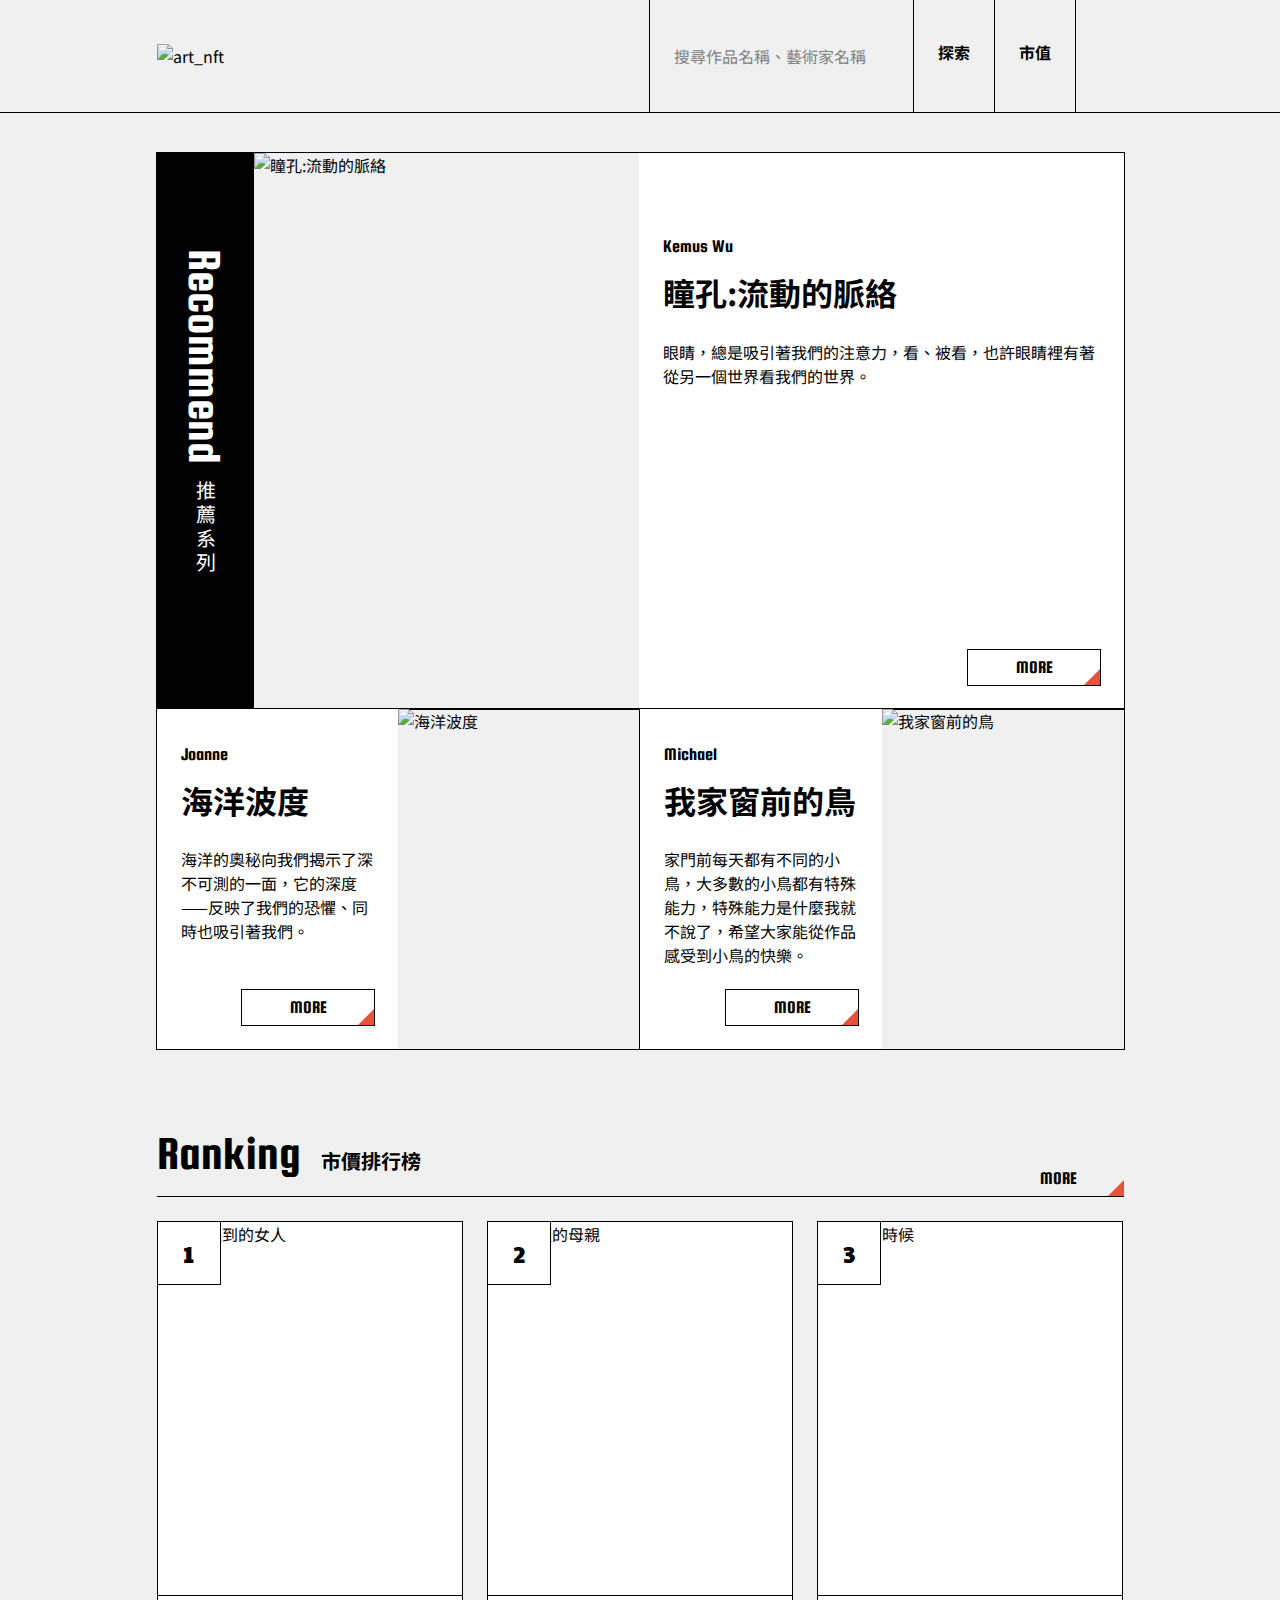
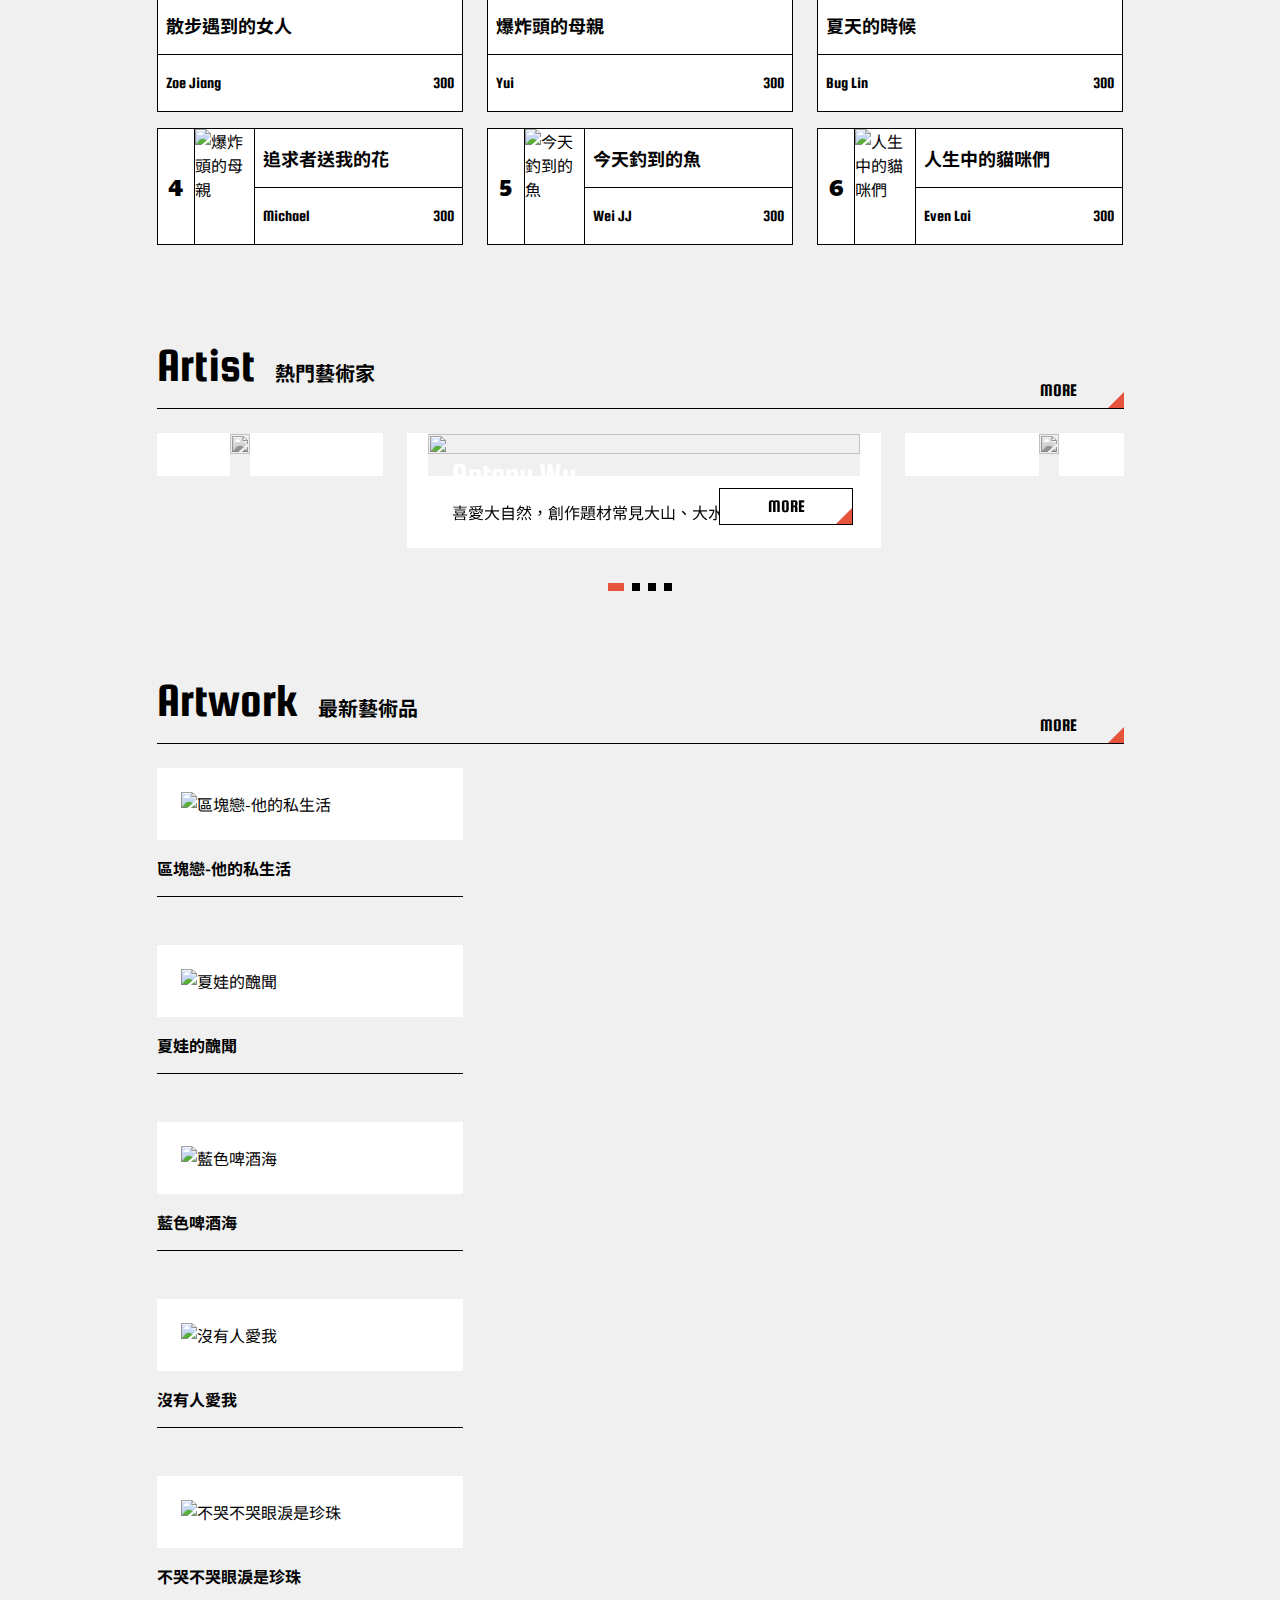
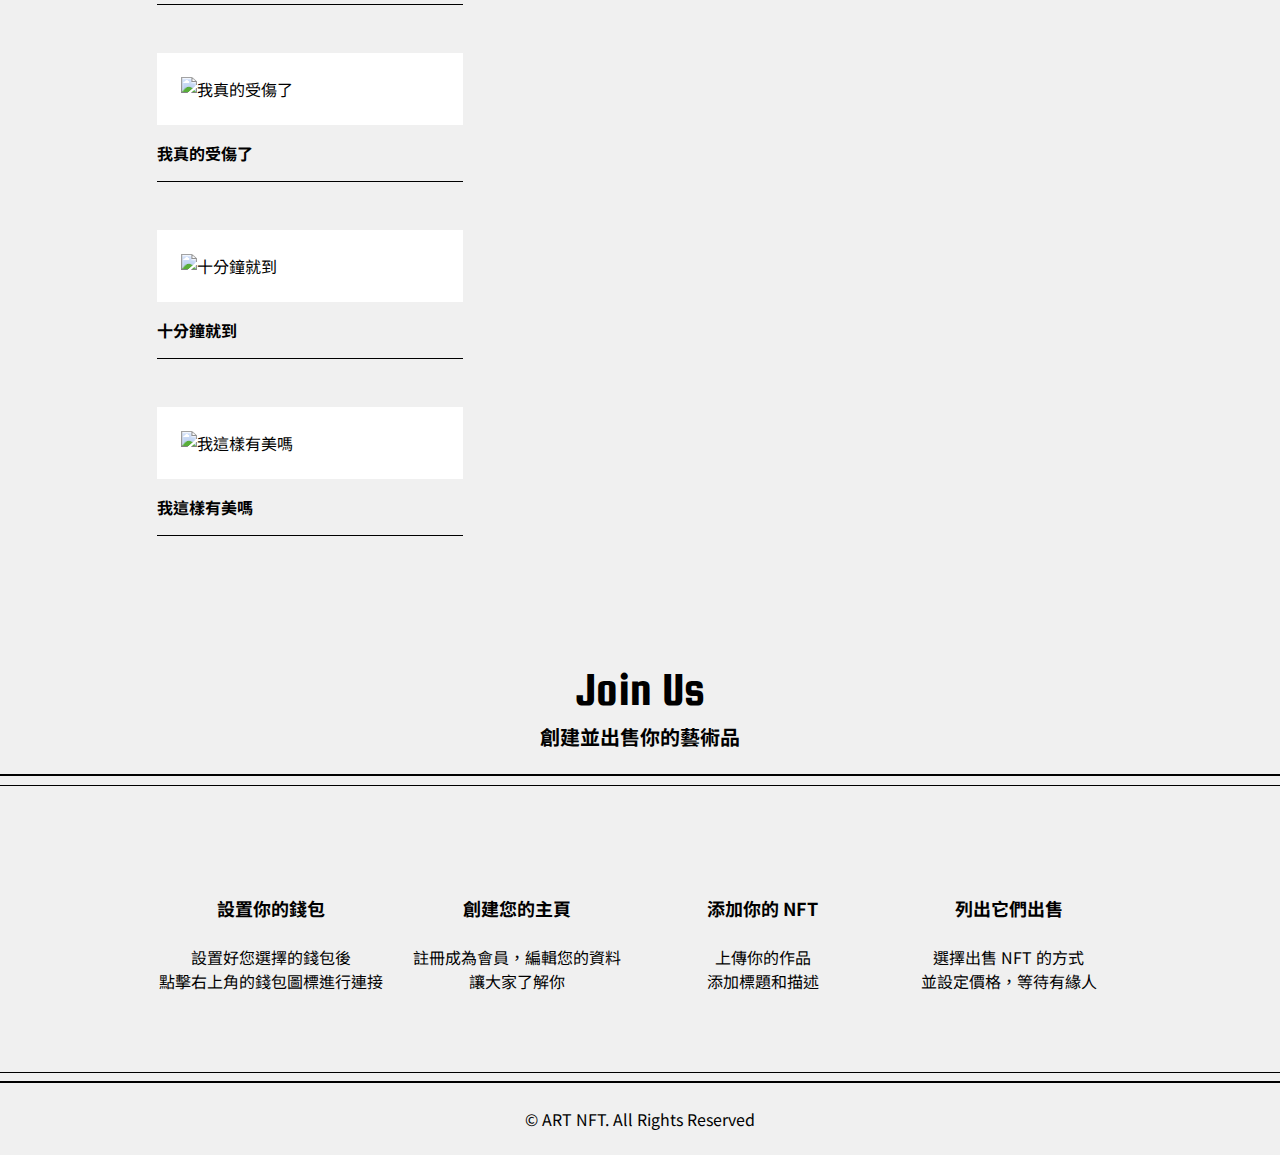
==== commit 69fc0745: "Update 2022-09-08T04:55:52.751Z" ====
--- a/index.html
+++ b/index.html
@@ -910,7 +910,7 @@
   <section class="Join Us mt-10 relative lg:mt-20 ">
     <!-- 偽元素線條 -->
     <div
-      class="before:content-[''] before:w-full before:h-[4px] before:absolute before:top-[110px] before:left-0 before:bg-black">
+      class="before:content-[''] before:w-full before:h-[2px] before:absolute before:top-[110px] before:left-0 before:bg-black">
     </div>
     <div
       class="before:content-[''] before:w-full before:h-[1px] before:absolute before:top-[121px] before:left-0 before:bg-black">
@@ -974,7 +974,7 @@
 
 </main>
 
-    <footer class="bg-secondary text-center py-6 border-t-4">
+    <footer class="bg-secondary text-center py-6 border-t-2">
       <p>© ART NFT. All Rights Reserved</p>
     </footer>
 
--- a/assets/style/all.css
+++ b/assets/style/all.css
@@ -654,15 +654,18 @@
     max-width: 1321px;
   }
 }
-.fixed {
-  position: fixed;
-}
 .absolute {
   position: absolute;
 }
 .relative {
   position: relative;
 }
+.top-0 {
+  top: 0px;
+}
+.left-0 {
+  left: 0px;
+}
 .bottom-\[117px\] {
   bottom: 117px;
 }
@@ -683,15 +686,6 @@
 }
 .top-\[106\%\] {
   top: 106%;
-}
-.top-0 {
-  top: 0px;
-}
-.left-0 {
-  left: 0px;
-}
-.top-\[100vh-56px\] {
-  top: 100vh - 56px;
 }
 .z-10 {
   z-index: 10;
@@ -700,56 +694,41 @@
   margin-left: -0.75rem;
   margin-right: -0.75rem;
 }
+.mb-12 {
+  margin-bottom: 3rem;
+}
 .mb-4 {
   margin-bottom: 1rem;
 }
 .mb-2 {
   margin-bottom: 0.5rem;
 }
+.mr-2 {
+  margin-right: 0.5rem;
+}
 .mb-6 {
   margin-bottom: 1.5rem;
 }
 .mt-10 {
   margin-top: 2.5rem;
 }
+.ml-4 {
+  margin-left: 1rem;
+}
 .mt-2 {
   margin-top: 0.5rem;
 }
-.mr-2 {
-  margin-right: 0.5rem;
-}
-.mb-12 {
-  margin-bottom: 3rem;
+.mb-8 {
+  margin-bottom: 2rem;
+}
+.mb-14 {
+  margin-bottom: 3.5rem;
 }
 .mr-6 {
   margin-right: 1.5rem;
 }
 .ml-6 {
   margin-left: 1.5rem;
-}
-.mb-1 {
-  margin-bottom: 0.25rem;
-}
-.mb-8 {
-  margin-bottom: 2rem;
-}
-.mt-4 {
-  margin-top: 1rem;
-}
-.mt-20 {
-  margin-top: 5rem;
-}
-.mb-14 {
-  margin-bottom: 3.5rem;
-}
-.mt-6 {
-  margin-top: 1.5rem;
-}
-.mb-10 {
-  margin-bottom: 2.5rem;
-}
-.ml-4 {
-  margin-left: 1rem;
 }
 .inline {
   display: inline;
@@ -768,78 +747,12 @@
 .hidden {
   display: none;
 }
+.h-full {
+  height: 100%;
+}
 .h-auto {
   height: auto;
 }
-.h-full {
-  height: 100%;
-}
-.h-screen {
-  height: 100vh;
-}
-.h-3\/4 {
-  height: 75%;
-}
-.h-\[calc\(100vh-56px\)\] {
-  height: calc(100vh - 56px);
-}
-.h-\[100vh-56px\] {
-  height: 100vh - 56px;
-}
-.h-\[calc\(100\%\+2rem\)\] {
-  height: calc(100% + 2rem);
-}
-.h-\[calc\(100\+2rem\)\] {
-  height: calc(100 + 2rem);
-}
-.h-\[calc\(100vh\+2rem\)\] {
-  height: calc(100vh + 2rem);
-}
-.h-\[calc\(100vh-rem\)\] {
-  height: calc(100vh - rem);
-}
-.h-\[70\%\] {
-  height: 70%;
-}
-.h-\[80\%\] {
-  height: 80%;
-}
-.h-\[100\%\] {
-  height: 100%;
-}
-.h-\[calc\(screen-30px\)\] {
-  height: calc(screen-30px);
-}
-.h-\[calc\(-30px\)\] {
-  height: calc(-30px);
-}
-.h-\[calc\(100-30px\)\] {
-  height: calc(100 - 30px);
-}
-.h-\[calc\(100vh-30px\)\] {
-  height: calc(100vh - 30px);
-}
-.h-\[calc\(100vh-50px\)\] {
-  height: calc(100vh - 50px);
-}
-.h-\[100vh\] {
-  height: 100vh;
-}
-.h-\[70vh\] {
-  height: 70vh;
-}
-.h-\[90vh\] {
-  height: 90vh;
-}
-.h-\[80vh\] {
-  height: 80vh;
-}
-.h-\[85vh\] {
-  height: 85vh;
-}
-.h-\[89vh\] {
-  height: 89vh;
-}
 .w-full {
   width: 100%;
 }
@@ -851,15 +764,6 @@
 }
 .w-\[85px\] {
   width: 85px;
-}
-.w-\[46px\] {
-  width: 46px;
-}
-.w-10 {
-  width: 2.5rem;
-}
-.w-\[calc\(100\%\+2rem\)\] {
-  width: calc(100% + 2rem);
 }
 .cursor-pointer {
   cursor: pointer;
@@ -893,21 +797,21 @@
 .border {
   border-width: 1px;
 }
+.border-t {
+  border-top-width: 1px;
+}
+.border-b-0 {
+  border-bottom-width: 0px;
+}
 .border-t-2 {
   border-top-width: 2px;
 }
 .border-b {
   border-bottom-width: 1px;
 }
-.border-t {
-  border-top-width: 1px;
-}
 .border-b-2 {
   border-bottom-width: 2px;
 }
-.border-b-0 {
-  border-bottom-width: 0px;
-}
 .border-r-0 {
   border-right-width: 0px;
 }
@@ -918,33 +822,20 @@
   border-left-width: 1px;
 }
 .border-t-4 {
-  border-top-width: 4px;
-}
-.border-t-\[2px\] {
-  border-top-width: 2px;
-}
-.border-t-\[3px\] {
-  border-top-width: 3px;
-}
-.border-t-\[4px\] {
   border-top-width: 4px;
 }
 .border-primary {
   --tw-border-opacity: 1;
   border-color: rgb(230 85 59 / var(--tw-border-opacity));
 }
-.border-black {
-  --tw-border-opacity: 1;
-  border-color: rgb(0 0 0 / var(--tw-border-opacity));
+.bg-white {
+  --tw-bg-opacity: 1;
+  background-color: rgb(255 255 255 / var(--tw-bg-opacity));
 }
 .bg-black {
   --tw-bg-opacity: 1;
   background-color: rgb(0 0 0 / var(--tw-bg-opacity));
 }
-.bg-white {
-  --tw-bg-opacity: 1;
-  background-color: rgb(255 255 255 / var(--tw-bg-opacity));
-}
 .bg-secondary {
   --tw-bg-opacity: 1;
   background-color: rgb(240 240 240 / var(--tw-bg-opacity));
@@ -961,14 +852,18 @@
   -o-object-position: top;
      object-position: top;
 }
+.p-2 {
+  padding: 0.5rem;
+}
+.p-4 {
+  padding: 1rem;
+}
 .p-6 {
   padding: 1.5rem;
 }
-.p-2 {
-  padding: 0.5rem;
-}
-.p-4 {
-  padding: 1rem;
+.py-4 {
+  padding-top: 1rem;
+  padding-bottom: 1rem;
 }
 .px-6 {
   padding-left: 1.5rem;
@@ -990,17 +885,12 @@
   padding-top: 1.5rem;
   padding-bottom: 1.5rem;
 }
-.py-4 {
-  padding-top: 1rem;
-  padding-bottom: 1rem;
-}
 .py-10 {
   padding-top: 2.5rem;
   padding-bottom: 2.5rem;
 }
-.py-12 {
-  padding-top: 3rem;
-  padding-bottom: 3rem;
+.pt-6 {
+  padding-top: 1.5rem;
 }
 .pt-24 {
   padding-top: 6rem;
@@ -1008,23 +898,8 @@
 .pb-\[137px\] {
   padding-bottom: 137px;
 }
-.pb-8 {
-  padding-bottom: 2rem;
-}
-.pb-12 {
-  padding-bottom: 3rem;
-}
-.pt-16 {
-  padding-top: 4rem;
-}
 .pt-12 {
   padding-top: 3rem;
-}
-.pb-10 {
-  padding-bottom: 2.5rem;
-}
-.pt-6 {
-  padding-top: 1.5rem;
 }
 .text-left {
   text-align: left;
@@ -1070,6 +945,9 @@
 .leading-\[1\.45833\] {
   line-height: 1.45833;
 }
+.leading-\[1\.45\] {
+  line-height: 1.45;
+}
 .leading-none {
   line-height: 1;
 }
@@ -1078,9 +956,6 @@
 }
 .leading-\[1\.0625\] {
   line-height: 1.0625;
-}
-.leading-\[1\.45\] {
-  line-height: 1.45;
 }
 .leading-\[1\.444\] {
   line-height: 1.444;
@@ -1093,22 +968,16 @@
   --tw-text-opacity: 1;
   color: rgb(0 0 0 / var(--tw-text-opacity));
 }
+.text-primary {
+  --tw-text-opacity: 1;
+  color: rgb(230 85 59 / var(--tw-text-opacity));
+}
 .text-gray {
   --tw-text-opacity: 1;
   color: rgb(128 128 128 / var(--tw-text-opacity));
 }
-.text-primary {
-  --tw-text-opacity: 1;
-  color: rgb(230 85 59 / var(--tw-text-opacity));
-}
 .opacity-0 {
   opacity: 0;
-}
-.ring {
-  --tw-ring-offset-shadow: var(--tw-ring-inset) 0 0 0 var(--tw-ring-offset-width) var(--tw-ring-offset-color);
-  --tw-ring-shadow: var(--tw-ring-inset) 0 0 0 calc(3px + var(--tw-ring-offset-width)) var(--tw-ring-color);
-  -webkit-box-shadow: var(--tw-ring-offset-shadow), var(--tw-ring-shadow), var(--tw-shadow, 0 0 #0000);
-          box-shadow: var(--tw-ring-offset-shadow), var(--tw-ring-shadow), var(--tw-shadow, 0 0 #0000);
 }
 .ring-1 {
   --tw-ring-offset-shadow: var(--tw-ring-inset) 0 0 0 var(--tw-ring-offset-width) var(--tw-ring-offset-color);
@@ -1133,15 +1002,15 @@
        -o-transition-duration: 150ms;
           transition-duration: 150ms;
 }
+.duration-500 {
+  -webkit-transition-duration: 500ms;
+       -o-transition-duration: 500ms;
+          transition-duration: 500ms;
+}
 .duration-300 {
   -webkit-transition-duration: 300ms;
        -o-transition-duration: 300ms;
           transition-duration: 300ms;
-}
-.duration-500 {
-  -webkit-transition-duration: 500ms;
-       -o-transition-duration: 500ms;
-          transition-duration: 500ms;
 }
 .squada {
     font-family: "Squada One", cursive;
@@ -1193,9 +1062,6 @@
     border-width: 0 0 16px 16px;
     border-color: transparent transparent #E6553B transparent;
   }
-.border-black {
-    border-color: transparent transparent black transparent;
-  }
 .border-primary {
     border-color: transparent transparent #E6553B transparent;
   }
@@ -1207,9 +1073,9 @@
   position: absolute;
 }
 
-.before\:-bottom-7::before {
-  content: var(--tw-content);
-  bottom: -1.75rem;
+.before\:top-\[110px\]::before {
+  content: var(--tw-content);
+  top: 110px;
 }
 
 .before\:left-0::before {
@@ -1217,104 +1083,24 @@
   left: 0px;
 }
 
-.before\:-bottom-8::before {
-  content: var(--tw-content);
-  bottom: -2rem;
-}
-
-.before\:top-8::before {
-  content: var(--tw-content);
-  top: 2rem;
-}
-
-.before\:top-0::before {
-  content: var(--tw-content);
-  top: 0px;
-}
-
-.before\:top-5::before {
-  content: var(--tw-content);
-  top: 1.25rem;
-}
-
-.before\:top-10::before {
-  content: var(--tw-content);
-  top: 2.5rem;
-}
-
-.before\:top-20::before {
-  content: var(--tw-content);
-  top: 5rem;
-}
-
-.before\:top-\[\]::before {
-  content: var(--tw-content);
-  top: ;
-}
-
-.before\:top-\[30px\]::before {
-  content: var(--tw-content);
-  top: 30px;
-}
-
-.before\:top-\[110px\]::before {
-  content: var(--tw-content);
-  top: 110px;
-}
-
-.before\:top-\[119px\]::before {
-  content: var(--tw-content);
-  top: 119px;
-}
-
-.before\:bottom-\[110px\]::before {
-  content: var(--tw-content);
-  bottom: 110px;
-}
-
-.before\:bottom-\[0\]::before {
-  content: var(--tw-content);
-  bottom: 0;
-}
-
-.before\:bottom-\[1px\]::before {
-  content: var(--tw-content);
-  bottom: 1px;
-}
-
-.before\:bottom-\[-1px\]::before {
-  content: var(--tw-content);
-  bottom: -1px;
-}
-
-.before\:bottom-\[-40px\]::before {
-  content: var(--tw-content);
-  bottom: -40px;
-}
-
-.before\:top-\[120px\]::before {
-  content: var(--tw-content);
-  top: 120px;
-}
-
 .before\:top-\[121px\]::before {
   content: var(--tw-content);
   top: 121px;
 }
 
+.before\:h-\[4px\]::before {
+  content: var(--tw-content);
+  height: 4px;
+}
+
+.before\:h-\[1px\]::before {
+  content: var(--tw-content);
+  height: 1px;
+}
+
 .before\:h-\[2px\]::before {
   content: var(--tw-content);
   height: 2px;
-}
-
-.before\:h-\[1px\]::before {
-  content: var(--tw-content);
-  height: 1px;
-}
-
-.before\:h-\[4px\]::before {
-  content: var(--tw-content);
-  height: 4px;
 }
 
 .before\:w-full::before {
@@ -1338,9 +1124,9 @@
   position: absolute;
 }
 
-.after\:top-0::after {
-  content: var(--tw-content);
-  top: 0px;
+.after\:bottom-\[-40px\]::after {
+  content: var(--tw-content);
+  bottom: -40px;
 }
 
 .after\:left-0::after {
@@ -1348,75 +1134,9 @@
   left: 0px;
 }
 
-.after\:bottom-0::after {
-  content: var(--tw-content);
-  bottom: 0px;
-}
-
-.after\:bottom-8::after {
-  content: var(--tw-content);
-  bottom: 2rem;
-}
-
-.after\:-bottom-8::after {
-  content: var(--tw-content);
-  bottom: -2rem;
-}
-
-.after\:-bottom-7::after {
-  content: var(--tw-content);
-  bottom: -1.75rem;
-}
-
-.after\:-bottom-10::after {
-  content: var(--tw-content);
-  bottom: -2.5rem;
-}
-
-.after\:top-\[110px\]::after {
-  content: var(--tw-content);
-  top: 110px;
-}
-
-.after\:top-\[118px\]::after {
-  content: var(--tw-content);
-  top: 118px;
-}
-
-.after\:top-\[119px\]::after {
-  content: var(--tw-content);
-  top: 119px;
-}
-
-.after\:bottom-\[119px\]::after {
-  content: var(--tw-content);
-  bottom: 119px;
-}
-
-.after\:bottom-\[48px\]::after {
-  content: var(--tw-content);
-  bottom: 48px;
-}
-
 .after\:bottom-\[-48px\]::after {
   content: var(--tw-content);
   bottom: -48px;
-}
-
-.after\:bottom-\[-40px\]::after {
-  content: var(--tw-content);
-  bottom: -40px;
-}
-
-.after\:-mx-3::after {
-  content: var(--tw-content);
-  margin-left: -0.75rem;
-  margin-right: -0.75rem;
-}
-
-.after\:h-\[2px\]::after {
-  content: var(--tw-content);
-  height: 2px;
 }
 
 .after\:h-\[1px\]::after {
@@ -1435,30 +1155,9 @@
   background-color: rgb(0 0 0 / var(--tw-bg-opacity));
 }
 
-.after\:content-\[\]::after {
-  --tw-content: ;
-  content: var(--tw-content);
-}
-
 .after\:content-\[\'\'\]::after {
   --tw-content: '';
   content: var(--tw-content);
-}
-
-.after\:content-\[\'\*\'\]::after {
-  --tw-content: '*';
-  content: var(--tw-content);
-}
-
-.after\:h2::after{
-    content: var(--tw-content);
-    margin-bottom: 0.5rem;
-    font-size: 32px;
-    line-height: 1.0625;
-    font-family: "Squada One", cursive}
-
-.hover\:opacity-50:hover {
-  opacity: 0.5;
 }
 
 .group:hover .group-hover\:block {
@@ -1496,10 +1195,6 @@
   .md\:py-0 {
     padding-top: 0px;
     padding-bottom: 0px;
-  }
-
-  .md\:pt-0 {
-    padding-top: 0px;
   }
 }
 
@@ -1562,66 +1257,45 @@
     margin-right: -0.75rem;
   }
 
-  .lg\:-mx-1 {
-    margin-left: -0.25rem;
-    margin-right: -0.25rem;
-  }
-
   .lg\:-mx-2 {
     margin-left: -0.5rem;
     margin-right: -0.5rem;
   }
 
+  .lg\:mb-\[137px\] {
+    margin-bottom: 137px;
+  }
+
   .lg\:mt-10 {
     margin-top: 2.5rem;
   }
 
+  .lg\:mb-12 {
+    margin-bottom: 3rem;
+  }
+
   .lg\:mb-0 {
     margin-bottom: 0px;
   }
 
-  .lg\:mb-12 {
-    margin-bottom: 3rem;
+  .lg\:mt-20 {
+    margin-top: 5rem;
+  }
+
+  .lg\:mb-4 {
+    margin-bottom: 1rem;
+  }
+
+  .lg\:mt-8 {
+    margin-top: 2rem;
+  }
+
+  .lg\:mb-\[88px\] {
+    margin-bottom: 88px;
   }
 
   .lg\:mt-32 {
     margin-top: 8rem;
-  }
-
-  .lg\:mb-20 {
-    margin-bottom: 5rem;
-  }
-
-  .lg\:mt-20 {
-    margin-top: 5rem;
-  }
-
-  .lg\:mb-14 {
-    margin-bottom: 3.5rem;
-  }
-
-  .lg\:mb-2 {
-    margin-bottom: 0.5rem;
-  }
-
-  .lg\:mb-\[88px\] {
-    margin-bottom: 88px;
-  }
-
-  .lg\:mb-\[137px\] {
-    margin-bottom: 137px;
-  }
-
-  .lg\:mb-4 {
-    margin-bottom: 1rem;
-  }
-
-  .lg\:mt-8 {
-    margin-top: 2rem;
-  }
-
-  .lg\:mt-6 {
-    margin-top: 1.5rem;
   }
 
   .lg\:block {
@@ -1711,12 +1385,12 @@
     border-width: 1px;
   }
 
+  .lg\:border-b {
+    border-bottom-width: 1px;
+  }
+
   .lg\:border-b-0 {
     border-bottom-width: 0px;
-  }
-
-  .lg\:border-b {
-    border-bottom-width: 1px;
   }
 
   .lg\:bg-white {
@@ -1748,21 +1422,15 @@
     padding-bottom: 0px;
   }
 
-  .lg\:px-1 {
-    padding-left: 0.25rem;
-    padding-right: 0.25rem;
-  }
-
-  .lg\:px-7 {
-    padding-left: 1.75rem;
-    padding-right: 1.75rem;
-  }
-
   .lg\:px-2 {
     padding-left: 0.5rem;
     padding-right: 0.5rem;
   }
 
+  .lg\:pt-0 {
+    padding-top: 0px;
+  }
+
   .lg\:pt-20 {
     padding-top: 5rem;
   }
@@ -1773,14 +1441,6 @@
 
   .lg\:pt-8 {
     padding-top: 2rem;
-  }
-
-  .lg\:pt-0 {
-    padding-top: 0px;
-  }
-
-  .lg\:pt-10 {
-    padding-top: 2.5rem;
   }
 
   .lg\:text-left {
@@ -1825,26 +1485,14 @@
     filter: var(--tw-blur) var(--tw-brightness) var(--tw-contrast) var(--tw-grayscale) var(--tw-hue-rotate) var(--tw-invert) var(--tw-saturate) var(--tw-sepia) var(--tw-drop-shadow);
     -webkit-filter:grayscale(1);
   }
-  .lg\:after\:bottom-\[-88px\]::after {
+  .lg\:after\:bottom-\[-129px\]::after {
     content: var(--tw-content);
-    bottom: -88px;
+    bottom: -129px;
   }
   .lg\:after\:bottom-\[-80px\]::after {
     content: var(--tw-content);
     bottom: -80px;
   }
-  .lg\:after\:bottom-\[-px\]::after {
-    content: var(--tw-content);
-    bottom: -px;
-  }
-  .lg\:after\:bottom-\[-129px\]::after {
-    content: var(--tw-content);
-    bottom: -129px;
-  }
-  .lg\:hover\:text-primary:hover {
-    --tw-text-opacity: 1;
-    color: rgb(230 85 59 / var(--tw-text-opacity));
-  }
   .group:hover .lg\:group-hover\:border-black {
     --tw-border-opacity: 1;
     border-color: rgb(0 0 0 / var(--tw-border-opacity));
@@ -1873,16 +1521,16 @@
     width: 288px;
   }
 
+  .xl\:px-3 {
+    padding-left: 0.75rem;
+    padding-right: 0.75rem;
+  }
+
   .xl\:px-12 {
     padding-left: 3rem;
     padding-right: 3rem;
   }
 
-  .xl\:px-3 {
-    padding-left: 0.75rem;
-    padding-right: 0.75rem;
-  }
-
   .xl\:text-5xl {
     font-size: 3rem;
     line-height: 1;
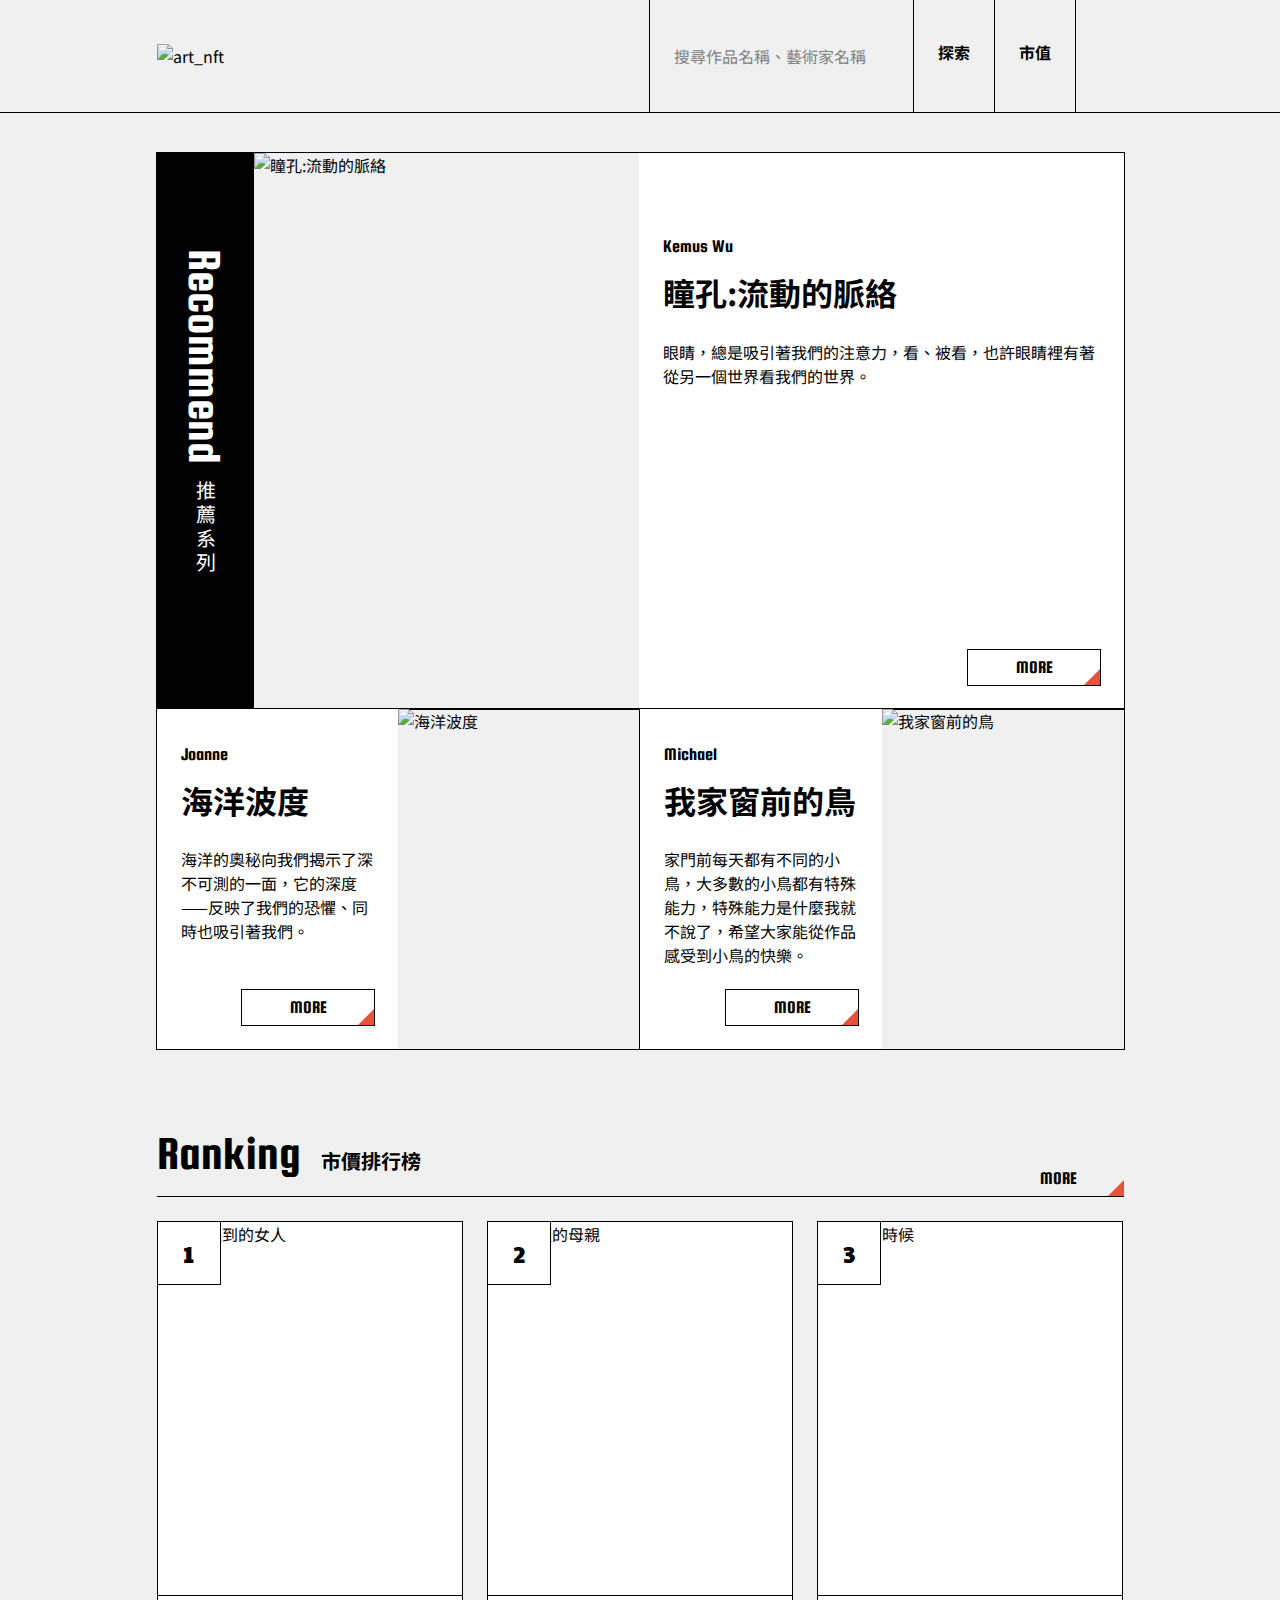
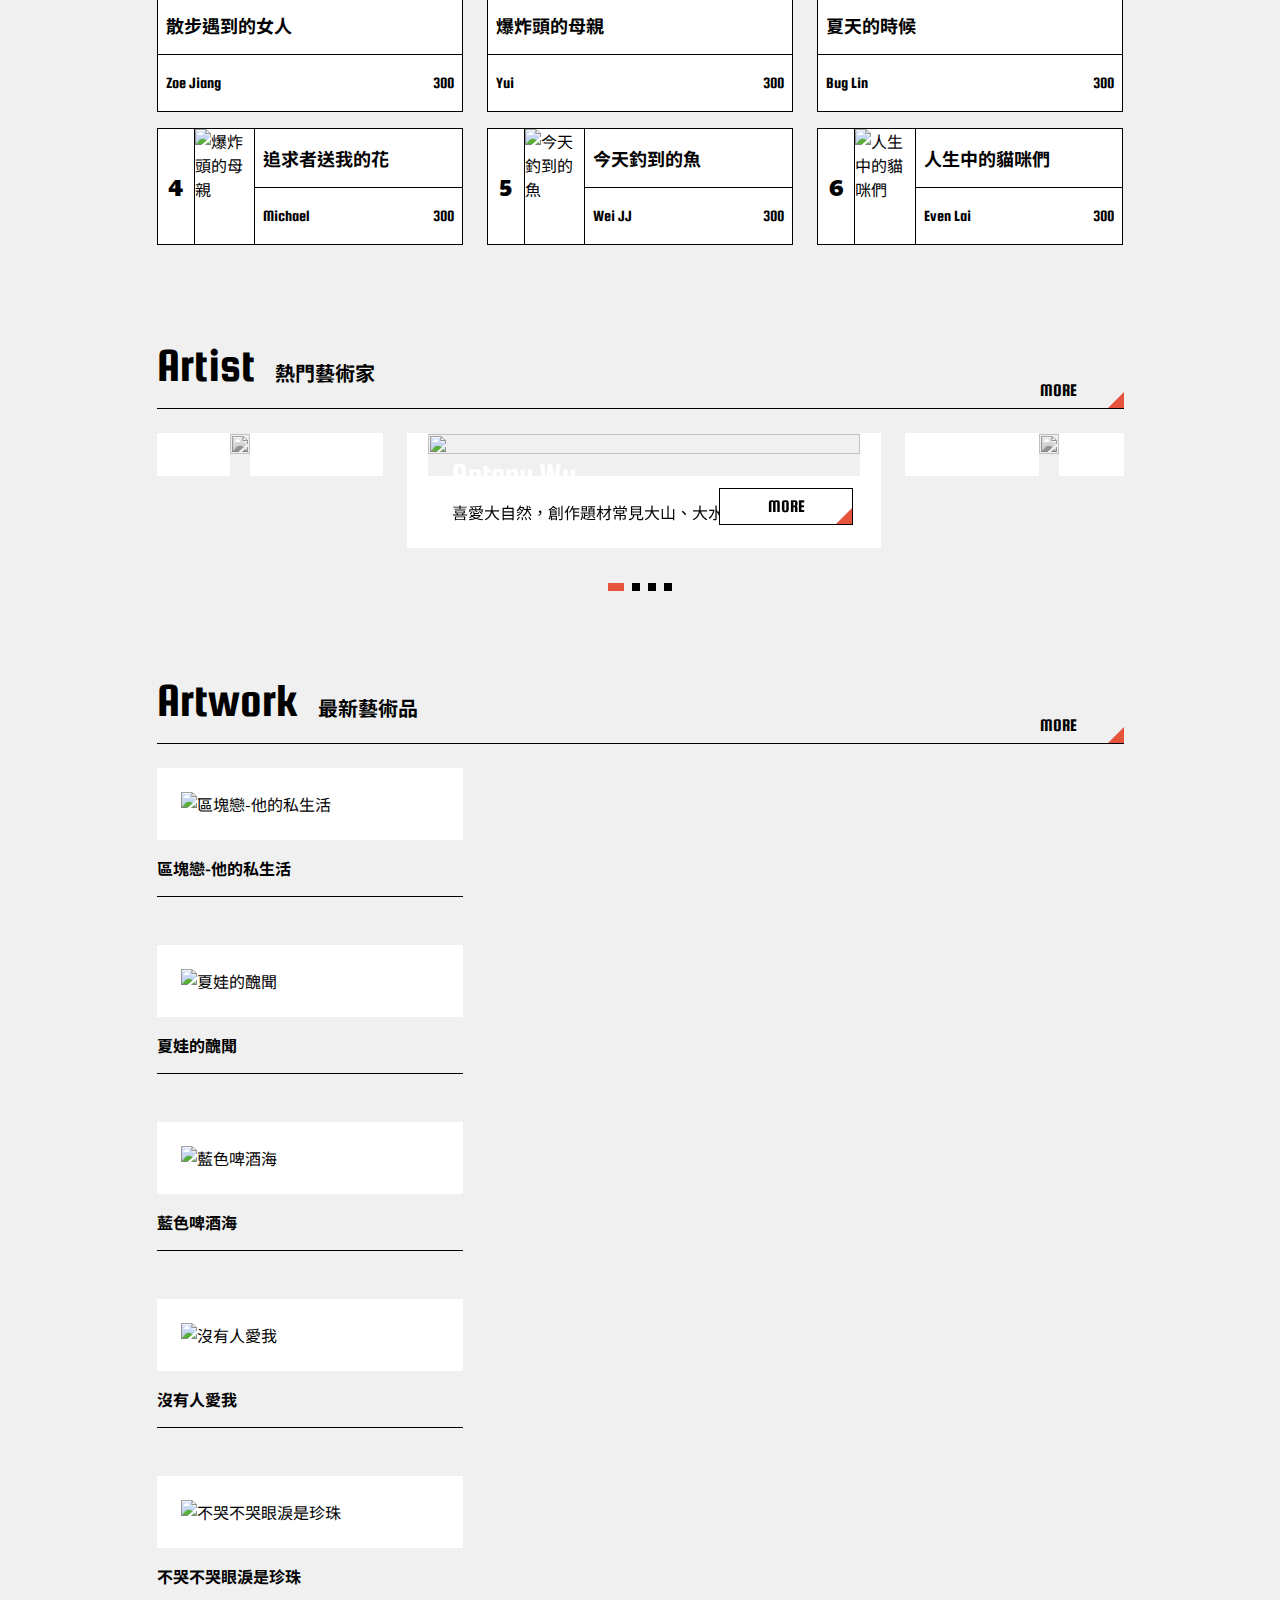
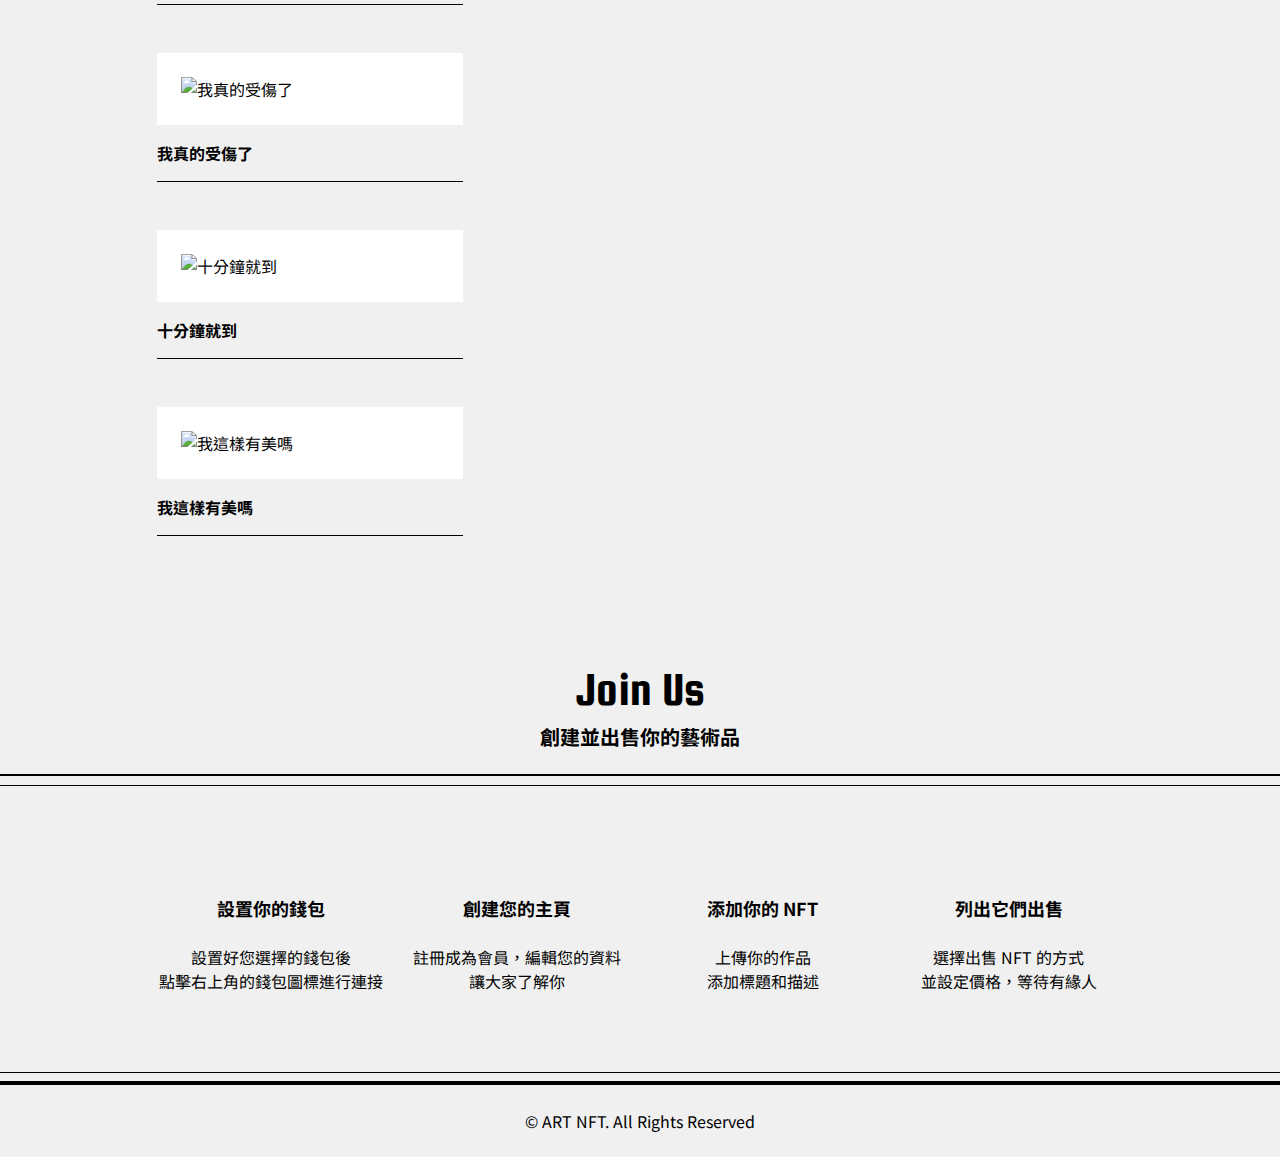
==== commit 04179108: "Update 2022-09-08T05:21:20.991Z" ====
--- a/index.html
+++ b/index.html
@@ -974,7 +974,7 @@
 
 </main>
 
-    <footer class="bg-secondary text-center py-6 border-t-2">
+    <footer class="bg-secondary text-center py-6 border-t-4">
       <p>© ART NFT. All Rights Reserved</p>
     </footer>
 
--- a/assets/style/all.css
+++ b/assets/style/all.css
@@ -1068,110 +1068,110 @@
 
 /* 字型載入 */
 
+/* masonry */
+.grid {
+  margin-left: -12px;
+  margin-right: -12px;
+}
+
+.grid-sizer,
+.grid-item {
+  width: 50%;
+  padding-left: 12px;
+  padding-right: 12px;
+}
+
+@media (min-width: 991px) {
+  .grid-sizer,
+  .grid-item {
+    width: 33.33333%;
+  }
+}
+@media (min-width: 1440px) {
+  .grid-sizer,
+  .grid-item {
+    width: 25%;
+  }
+}
 .before\:absolute::before {
   content: var(--tw-content);
   position: absolute;
 }
-
 .before\:top-\[110px\]::before {
   content: var(--tw-content);
   top: 110px;
 }
-
 .before\:left-0::before {
   content: var(--tw-content);
   left: 0px;
 }
-
 .before\:top-\[121px\]::before {
   content: var(--tw-content);
   top: 121px;
 }
-
-.before\:h-\[4px\]::before {
-  content: var(--tw-content);
-  height: 4px;
-}
-
+.before\:h-\[2px\]::before {
+  content: var(--tw-content);
+  height: 2px;
+}
 .before\:h-\[1px\]::before {
   content: var(--tw-content);
   height: 1px;
 }
-
-.before\:h-\[2px\]::before {
-  content: var(--tw-content);
-  height: 2px;
-}
-
 .before\:w-full::before {
   content: var(--tw-content);
   width: 100%;
 }
-
 .before\:bg-black::before {
   content: var(--tw-content);
   --tw-bg-opacity: 1;
   background-color: rgb(0 0 0 / var(--tw-bg-opacity));
 }
-
 .before\:content-\[\'\'\]::before {
   --tw-content: '';
   content: var(--tw-content);
 }
-
 .after\:absolute::after {
   content: var(--tw-content);
   position: absolute;
 }
-
 .after\:bottom-\[-40px\]::after {
   content: var(--tw-content);
   bottom: -40px;
 }
-
 .after\:left-0::after {
   content: var(--tw-content);
   left: 0px;
 }
-
 .after\:bottom-\[-48px\]::after {
   content: var(--tw-content);
   bottom: -48px;
 }
-
 .after\:h-\[1px\]::after {
   content: var(--tw-content);
   height: 1px;
 }
-
 .after\:w-full::after {
   content: var(--tw-content);
   width: 100%;
 }
-
 .after\:bg-black::after {
   content: var(--tw-content);
   --tw-bg-opacity: 1;
   background-color: rgb(0 0 0 / var(--tw-bg-opacity));
 }
-
 .after\:content-\[\'\'\]::after {
   --tw-content: '';
   content: var(--tw-content);
 }
-
 .group:hover .group-hover\:block {
   display: block;
 }
-
 .group:hover .group-hover\:opacity-50 {
   opacity: 0.5;
 }
-
 .group:hover .group-hover\:opacity-100 {
   opacity: 1;
 }
-
 @media (min-width: 769px) {
 
   .md\:flex {
@@ -1197,7 +1197,6 @@
     padding-bottom: 0px;
   }
 }
-
 @media (min-width: 991px) {
 
   .lg\:container {
@@ -1509,7 +1508,6 @@
     border-color: transparent transparent black transparent;
   }
 }
-
 @media (min-width: 1321px) {
 
   .xl\:-mx-3 {
--- a/assets/style/style.css
+++ b/assets/style/style.css
@@ -68,52 +68,4 @@
   .swiper-slide-active {
     width: 29.61111% !important;
   }
-}
-.grid {
-  margin-left: -12px;
-  margin-right: -12px;
-}
-
-.grid-sizer,
-.grid-item {
-  width: 50%;
-  padding-left: 12px;
-  padding-right: 12px;
-}
-
-@media (min-width: 991px) {
-  .grid-sizer,
-.grid-item {
-    width: 33.33333%;
-  }
-}
-@media (min-width: 1440px) {
-  .grid-sizer,
-.grid-item {
-    width: 25%;
-  }
-}
-.grid {
-  margin-left: -12px;
-  margin-right: -12px;
-}
-
-.grid-sizer,
-.grid-item {
-  width: 50%;
-  padding-left: 12px;
-  padding-right: 12px;
-}
-
-@media (min-width: 991px) {
-  .grid-sizer,
-.grid-item {
-    width: 33.33333%;
-  }
-}
-@media (min-width: 1440px) {
-  .grid-sizer,
-.grid-item {
-    width: 25%;
-  }
 }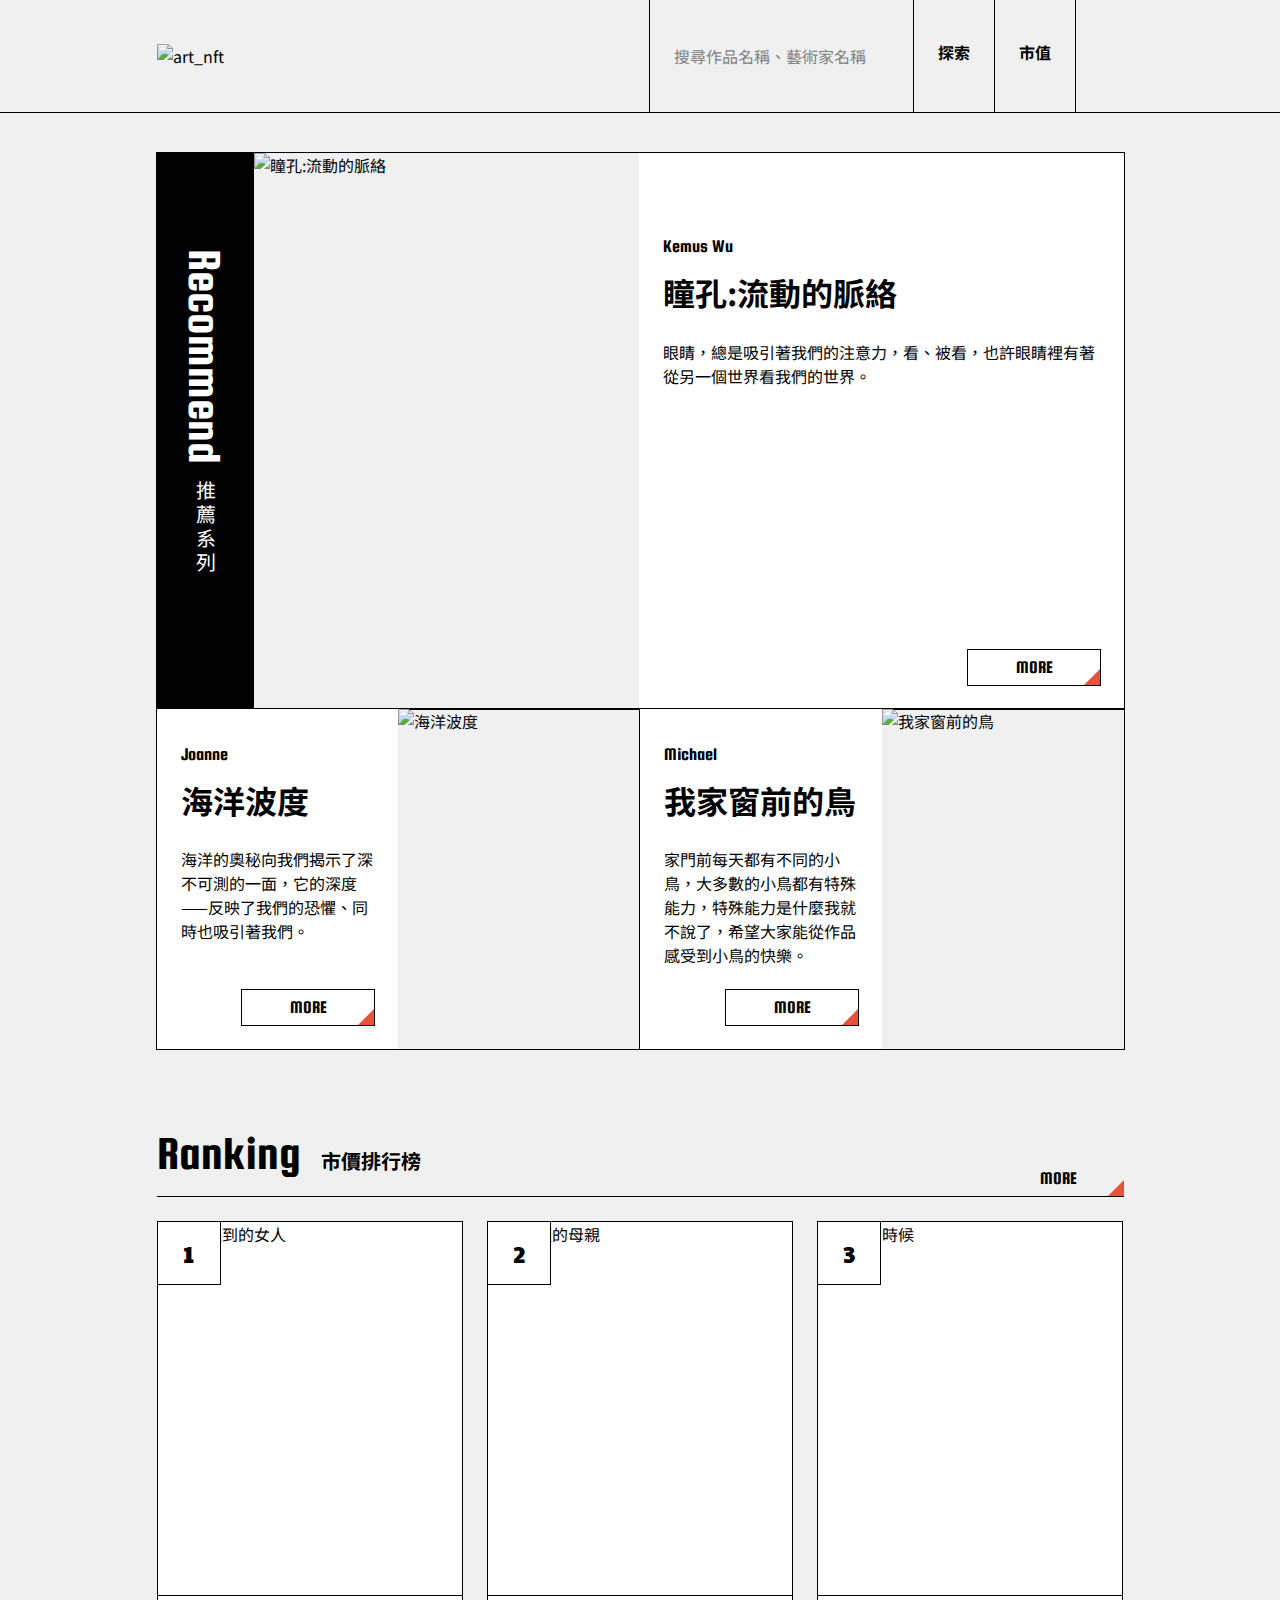
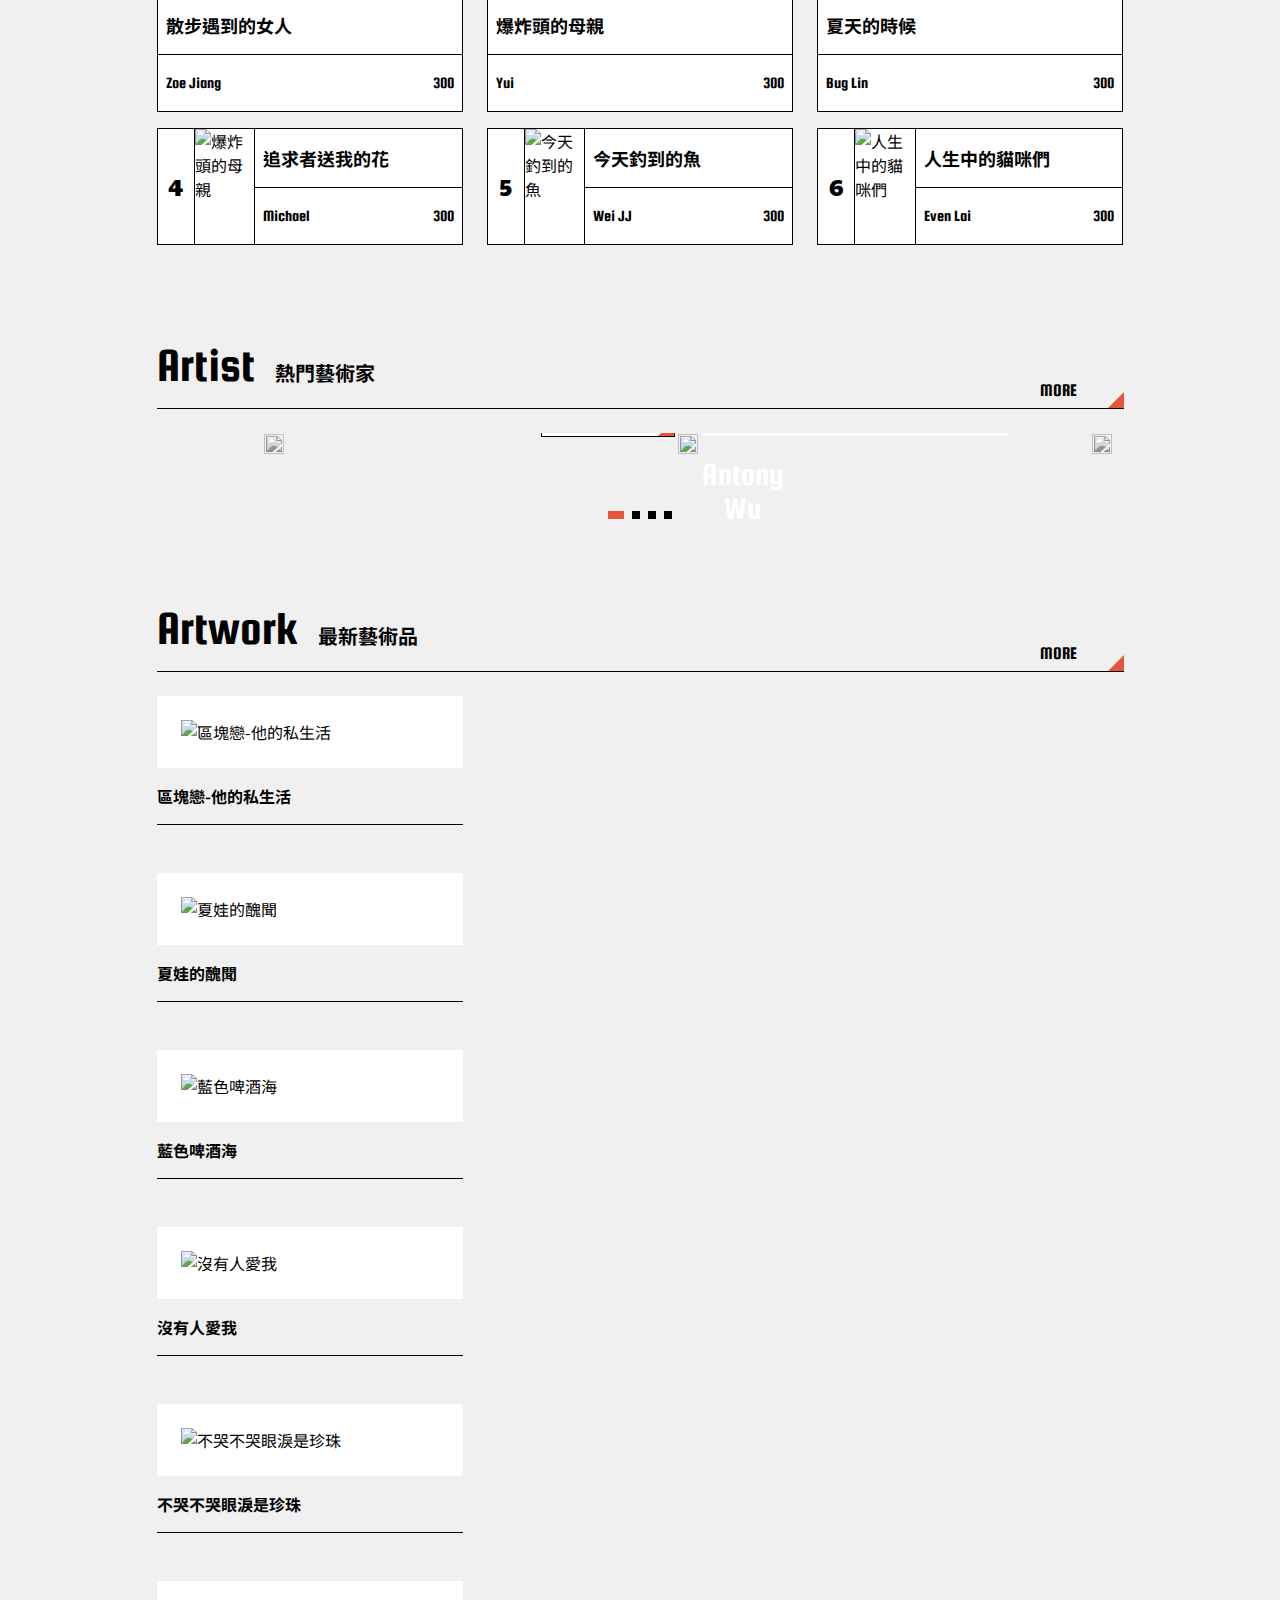
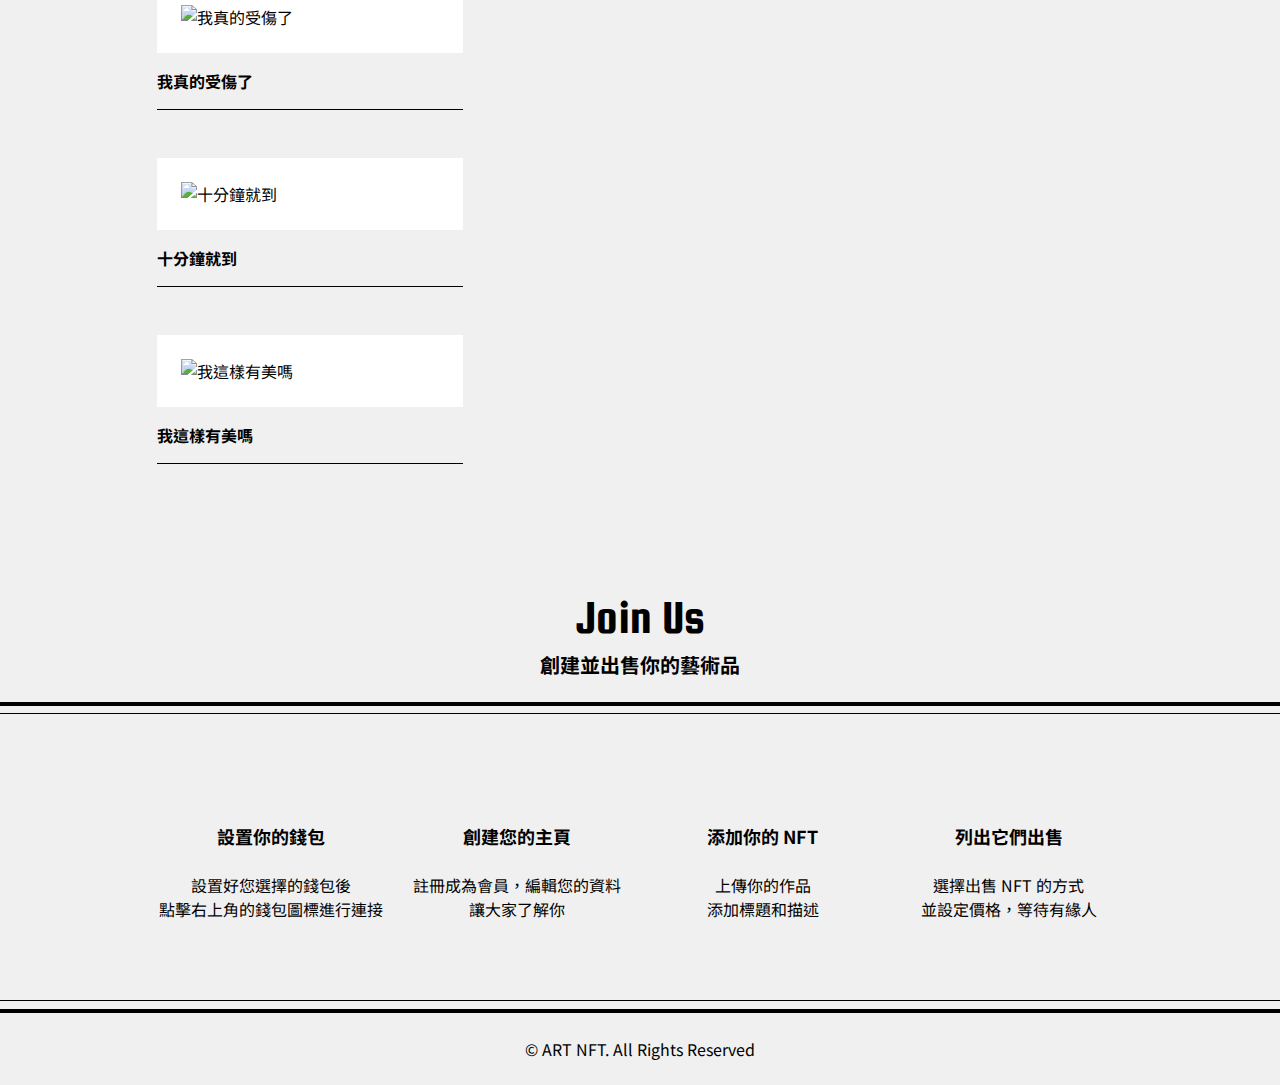
==== commit 3a14fc76: "Update 2022-09-08T05:43:04.265Z" ====
--- a/index.html
+++ b/index.html
@@ -397,7 +397,6 @@
     </div>
   </section>
 
-  <!-- swiper區塊暫時放棄 -->
   <section class="artist mt-10 lg:mt-20">
     <div class="container">
       <!-- 標題區塊 -->
@@ -426,7 +425,7 @@
                 Antony Wu
               </h3>
               <!-- 按鈕 -->
-              <div class="absolute z-10 bottom-6 right-2 lg:hidden display">
+              <div class="absolute z-10 bottom-6 right-2 lg:hidden display lg:bottom-10 lg:right-6">
                 <div class="relative group">
                   <div class="triangle lg:group-hover:border-black border-b-0"></div>
                   <a href="#"
@@ -438,12 +437,13 @@
                 src="https://raw.githubusercontent.com/hexschool/2022-web-layout-training/main/week8-202207/artist01.jpg"
                 alt="" class="mb-4 display lg:grayscale" />
               <!-- 電腦版圖片下方文字 -->
-              <div class="hidden z-10 bg-white text-base p-6 text-left top-[106%] display">
+              <div
+                class="hidden absolute z-10 bg-white text-base p-6 text-left bottom-10 left-6 display lg:w-[307px] opacity-80">
                 ​喜愛大自然，創作題材常見大山、大水、花草與樹木。
               </div>
             </div>
             <!-- 手機版圖片下方文字 -->
-            <div class="bg-white text-base p-6 text-left top-[106%] lg:hidden">
+            <div class="bg-white text-base w-full p-6 text-left top-[106%] lg:hidden">
               ​喜愛大自然，創作題材常見大山、大水、花草與樹木。
             </div>
           </div>
@@ -454,7 +454,7 @@
                 Antony Wu
               </h3>
               <!-- 按鈕 -->
-              <div class="absolute z-10 bottom-6 right-2 lg:hidden display">
+              <div class="absolute z-10 bottom-6 right-2 lg:hidden display lg:bottom-10 lg:right-6">
                 <div class="relative group">
                   <div class="triangle lg:group-hover:border-black border-b-0"></div>
                   <a href="#"
@@ -466,12 +466,13 @@
                 src="https://raw.githubusercontent.com/hexschool/2022-web-layout-training/main/week8-202207/artist02.jpg"
                 alt="" class="mb-4 display lg:grayscale" />
               <!-- 電腦版圖片下方文字 -->
-              <div class="hidden z-10 bg-white text-base p-6 text-left top-[106%] display">
+              <div
+                class="hidden absolute z-10 bg-white text-base p-6 text-left bottom-10 left-6 display lg:w-[307px] opacity-80">
                 ​喜愛大自然，創作題材常見大山、大水、花草與樹木。
               </div>
             </div>
             <!-- 手機版圖片下方文字 -->
-            <div class="bg-white text-base p-6 text-left top-[106%] lg:hidden">
+            <div class="bg-white w-full text-base p-6 text-left top-[106%] lg:hidden">
               ​喜愛大自然，創作題材常見大山、大水、花草與樹木。
             </div>
           </div>
@@ -482,7 +483,7 @@
                 Antony Wu
               </h3>
               <!-- 按鈕 -->
-              <div class="absolute z-10 bottom-6 right-2 lg:hidden display">
+              <div class="absolute z-10 bottom-6 right-2 lg:hidden display lg:bottom-10 lg:right-6">
                 <div class="relative group">
                   <div class="triangle lg:group-hover:border-black border-b-0"></div>
                   <a href="#"
@@ -494,13 +495,14 @@
                 src="https://raw.githubusercontent.com/hexschool/2022-web-layout-training/main/week8-202207/artist05.jpg"
                 alt="" class="mb-4 display lg:grayscale" />
               <!-- 電腦版圖片下方文字 -->
-              <div class="hidden z-10 bg-white text-base p-6 text-left top-[106%] display">
-                ​喜愛大自然，創作題材常見大山、大水、花草與樹木。 電腦版
+              <div
+                class="hidden absolute z-10 bg-white text-base p-6 text-left bottom-10 left-6 display lg:w-[307px] opacity-80">
+                ​喜愛大自然，創作題材常見大山、大水、花草與樹木。
               </div>
             </div>
             <!-- 手機版圖片下方文字 -->
-            <div class="bg-white text-base p-6 text-left top-[106%] lg:hidden">
-              ​喜愛大自然，創作題材常見大山、大水、花草與樹木。手機版
+            <div class="bg-white w-full text-base p-6 text-left top-[106%] lg:hidden">
+              ​喜愛大自然，創作題材常見大山、大水、花草與樹木。
             </div>
           </div>
           <!-- 04 -->
@@ -510,7 +512,7 @@
                 Antony Wu
               </h3>
               <!-- 按鈕 -->
-              <div class="absolute z-10 bottom-6 right-2 lg:hidden display">
+              <div class="absolute z-10 bottom-6 right-2 lg:hidden display lg:bottom-10 lg:right-6">
                 <div class="relative group">
                   <div class="triangle lg:group-hover:border-black border-b-0"></div>
                   <a href="#"
@@ -522,13 +524,14 @@
                 src="https://raw.githubusercontent.com/hexschool/2022-web-layout-training/main/week8-202207/artist04.jpg"
                 alt="" class="mb-4 display lg:grayscale" />
               <!-- 電腦版圖片下方文字 -->
-              <div class="hidden z-10 bg-white text-base p-6 text-left top-[106%] display">
-                ​喜愛大自然，創作題材常見大山、大水、花草與樹木。 電腦版
+              <div
+                class="hidden absolute z-10 bg-white text-base p-6 text-left bottom-10 left-6 display lg:w-[307px] opacity-80">
+                ​喜愛大自然，創作題材常見大山、大水、花草與樹木。
               </div>
             </div>
             <!-- 手機版圖片下方文字 -->
-            <div class="bg-white text-base p-6 text-left top-[106%] lg:hidden">
-              ​喜愛大自然，創作題材常見大山、大水、花草與樹木。手機版
+            <div class="bg-white w-full text-base p-6 text-left top-[106%] lg:hidden">
+              ​喜愛大自然，創作題材常見大山、大水、花草與樹木。
             </div>
           </div>
         </div>
@@ -910,7 +913,7 @@
   <section class="Join Us mt-10 relative lg:mt-20 ">
     <!-- 偽元素線條 -->
     <div
-      class="before:content-[''] before:w-full before:h-[2px] before:absolute before:top-[110px] before:left-0 before:bg-black">
+      class="before:content-[''] before:w-full before:h-[4px] before:absolute before:top-[110px] before:left-0 before:bg-black">
     </div>
     <div
       class="before:content-[''] before:w-full before:h-[1px] before:absolute before:top-[121px] before:left-0 before:bg-black">
@@ -995,9 +998,9 @@
           el: ".swiper-pagination",
           clickable: true,
         },
-        autoplay: {
-          delay: 2000,
-        },
+        // autoplay: {
+        //   delay: 2000,
+        // },
         breakpoints: {
           // when window width is >= 320px
           375: {
--- a/assets/style/all.css
+++ b/assets/style/all.css
@@ -687,6 +687,30 @@
 .top-\[106\%\] {
   top: 106%;
 }
+.top-\[0\] {
+  top: 0;
+}
+.bottom-\[0\] {
+  bottom: 0;
+}
+.bottom-\[16px\] {
+  bottom: 16px;
+}
+.bottom-\[16px\+24px\] {
+  bottom: 16px + 24px;
+}
+.bottom-\[40px\] {
+  bottom: 40px;
+}
+.bottom-10 {
+  bottom: 2.5rem;
+}
+.bottom-0 {
+  bottom: 0px;
+}
+.right-6 {
+  right: 1.5rem;
+}
 .z-10 {
   z-index: 10;
 }
@@ -840,6 +864,9 @@
   --tw-bg-opacity: 1;
   background-color: rgb(240 240 240 / var(--tw-bg-opacity));
 }
+.bg-opacity-60 {
+  --tw-bg-opacity: 0.6;
+}
 .object-cover {
   -o-object-fit: cover;
      object-fit: cover;
@@ -978,6 +1005,9 @@
 }
 .opacity-0 {
   opacity: 0;
+}
+.opacity-80 {
+  opacity: 0.8;
 }
 .ring-1 {
   --tw-ring-offset-shadow: var(--tw-ring-inset) 0 0 0 var(--tw-ring-offset-width) var(--tw-ring-offset-color);
@@ -1093,85 +1123,113 @@
     width: 25%;
   }
 }
+
+/* swiper */
+
 .before\:absolute::before {
   content: var(--tw-content);
   position: absolute;
 }
+
 .before\:top-\[110px\]::before {
   content: var(--tw-content);
   top: 110px;
 }
+
 .before\:left-0::before {
   content: var(--tw-content);
   left: 0px;
 }
+
 .before\:top-\[121px\]::before {
   content: var(--tw-content);
   top: 121px;
 }
+
 .before\:h-\[2px\]::before {
   content: var(--tw-content);
   height: 2px;
 }
+
 .before\:h-\[1px\]::before {
   content: var(--tw-content);
   height: 1px;
 }
+
+.before\:h-\[4px\]::before {
+  content: var(--tw-content);
+  height: 4px;
+}
+
 .before\:w-full::before {
   content: var(--tw-content);
   width: 100%;
 }
+
 .before\:bg-black::before {
   content: var(--tw-content);
   --tw-bg-opacity: 1;
   background-color: rgb(0 0 0 / var(--tw-bg-opacity));
 }
+
 .before\:content-\[\'\'\]::before {
   --tw-content: '';
   content: var(--tw-content);
 }
+
 .after\:absolute::after {
   content: var(--tw-content);
   position: absolute;
 }
+
 .after\:bottom-\[-40px\]::after {
   content: var(--tw-content);
   bottom: -40px;
 }
+
 .after\:left-0::after {
   content: var(--tw-content);
   left: 0px;
 }
+
 .after\:bottom-\[-48px\]::after {
   content: var(--tw-content);
   bottom: -48px;
 }
+
 .after\:h-\[1px\]::after {
   content: var(--tw-content);
   height: 1px;
 }
+
 .after\:w-full::after {
   content: var(--tw-content);
   width: 100%;
 }
+
 .after\:bg-black::after {
   content: var(--tw-content);
   --tw-bg-opacity: 1;
   background-color: rgb(0 0 0 / var(--tw-bg-opacity));
 }
+
 .after\:content-\[\'\'\]::after {
   --tw-content: '';
   content: var(--tw-content);
 }
+
 .group:hover .group-hover\:block {
   display: block;
 }
+
 .group:hover .group-hover\:opacity-50 {
   opacity: 0.5;
 }
+
 .group:hover .group-hover\:opacity-100 {
   opacity: 1;
 }
+
 @media (min-width: 769px) {
 
   .md\:flex {
@@ -1197,6 +1255,7 @@
     padding-bottom: 0px;
   }
 }
+
 @media (min-width: 991px) {
 
   .lg\:container {
@@ -1251,6 +1310,14 @@
     left: 0px;
   }
 
+  .lg\:bottom-10 {
+    bottom: 2.5rem;
+  }
+
+  .lg\:right-6 {
+    right: 1.5rem;
+  }
+
   .lg\:-mx-3 {
     margin-left: -0.75rem;
     margin-right: -0.75rem;
@@ -1349,6 +1416,14 @@
 
   .lg\:w-3\/12 {
     width: 25%;
+  }
+
+  .lg\:w-\[\] {
+    width: ;
+  }
+
+  .lg\:w-\[307px\] {
+    width: 307px;
   }
 
   .lg\:flex-row-reverse {
@@ -1508,6 +1583,7 @@
     border-color: transparent transparent black transparent;
   }
 }
+
 @media (min-width: 1321px) {
 
   .xl\:-mx-3 {
@@ -1538,3 +1614,5 @@
     line-height: 1.45833;
   }
 }
+
+
--- a/assets/style/style.css
+++ b/assets/style/style.css
@@ -6,7 +6,7 @@
 .swiper-slide {
   text-align: center;
   font-size: 18px;
-  background: #fff;
+  background: transparent;
   /* Center slide text vertically */
   display: -webkit-box;
   display: -ms-flexbox;
@@ -17,11 +17,6 @@
   -webkit-box-align: center;
       -ms-flex-align: center;
           align-items: center;
-}
-@media (min-width: 991px) {
-  .swiper-slide {
-    width: 306px !important;
-  }
 }
 
 .swiper-slide img {
@@ -60,12 +55,12 @@
     -webkit-filter: grayscale(0);
   }
   .swiper-slide {
-    width: 29.61111% !important;
+    width: 30.61111% !important;
   }
   .swiper-slide-next {
-    width: 49.07407% !important;
+    width: 50.07407% !important;
   }
   .swiper-slide-active {
-    width: 29.61111% !important;
+    width: 30.61111% !important;
   }
 }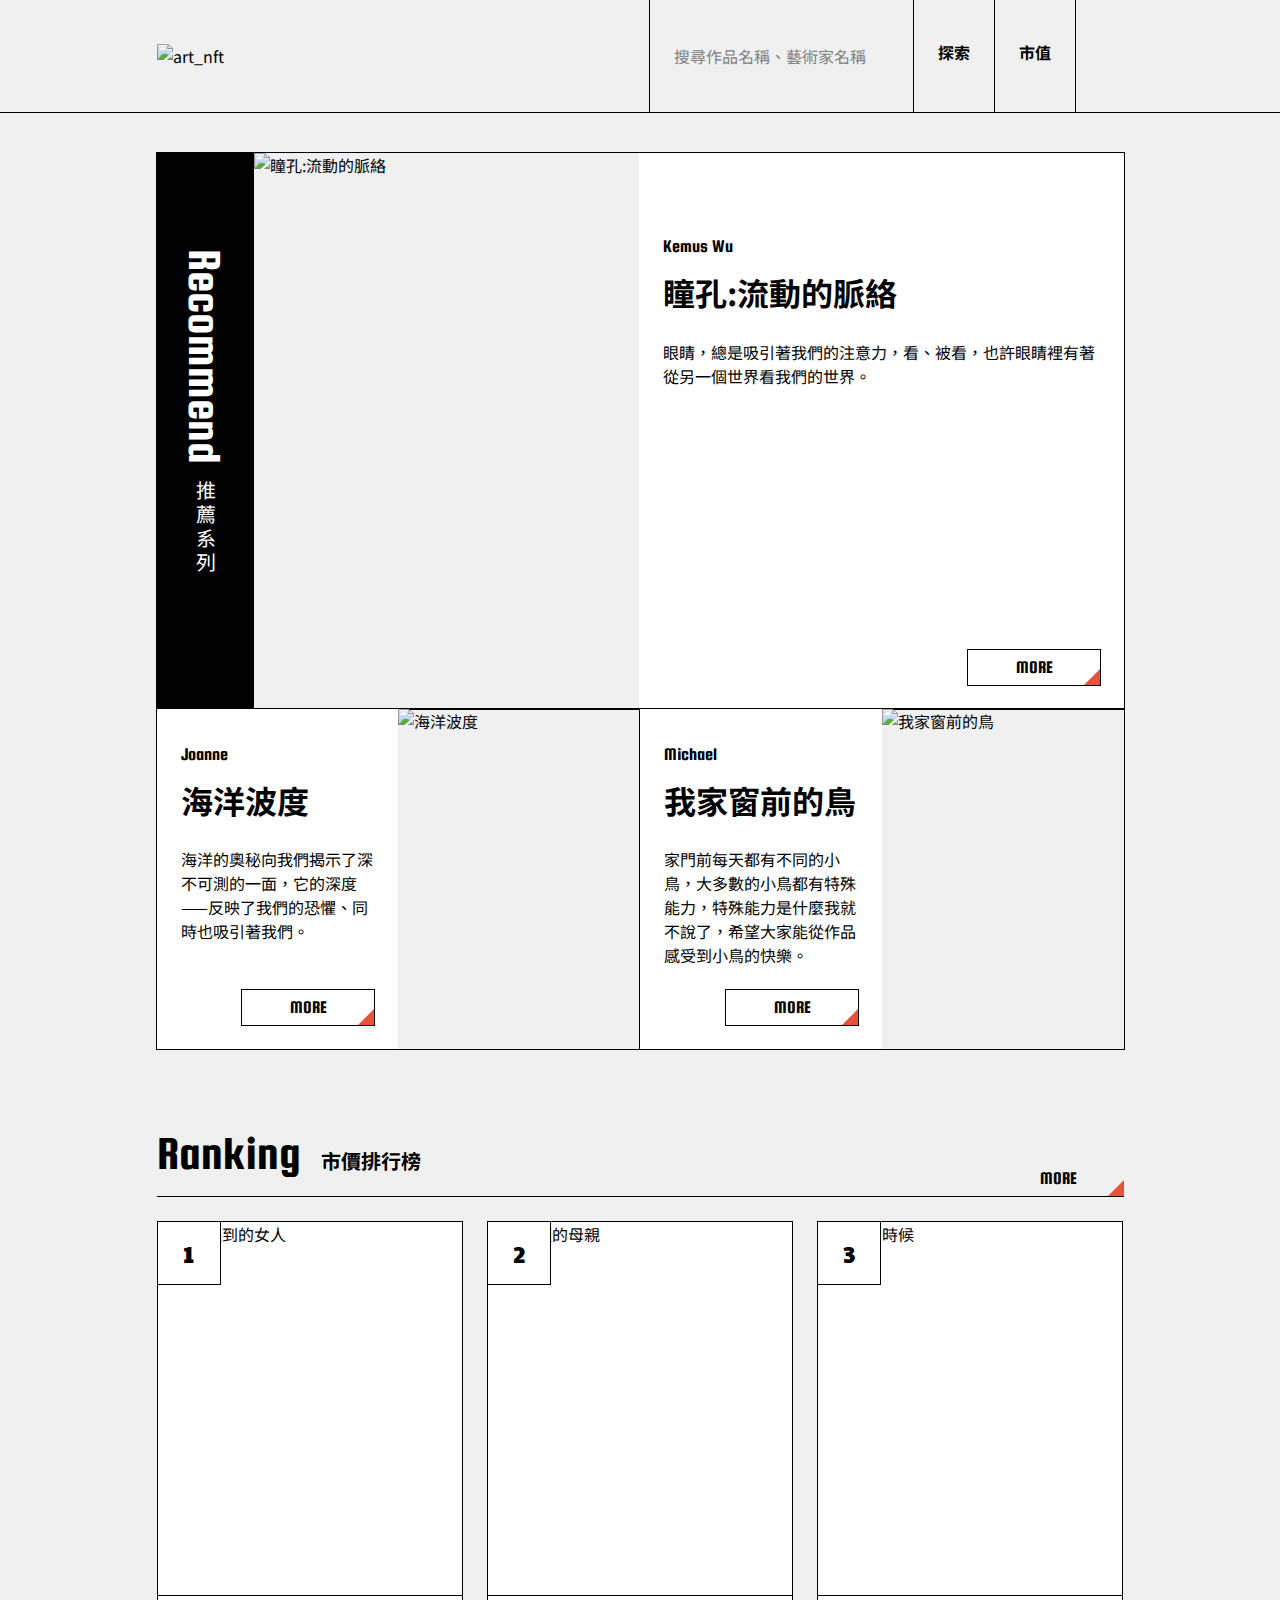
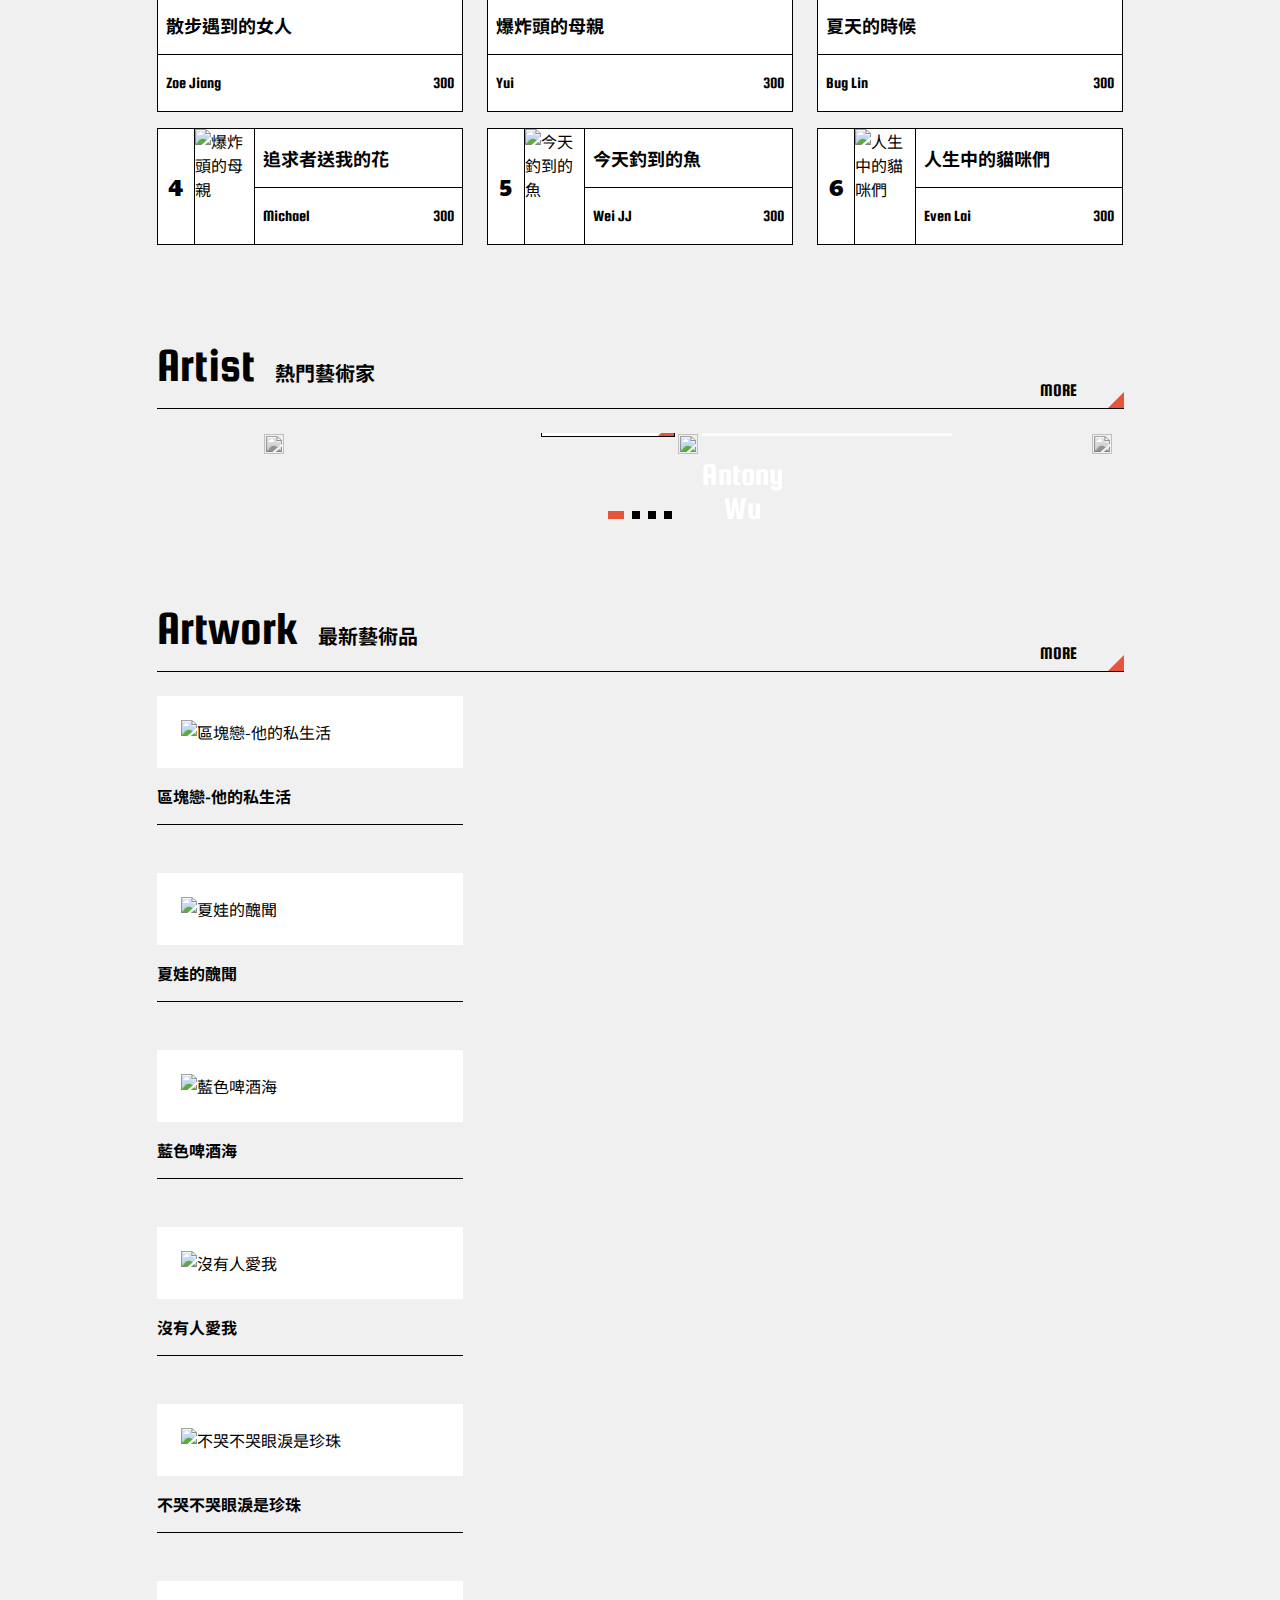
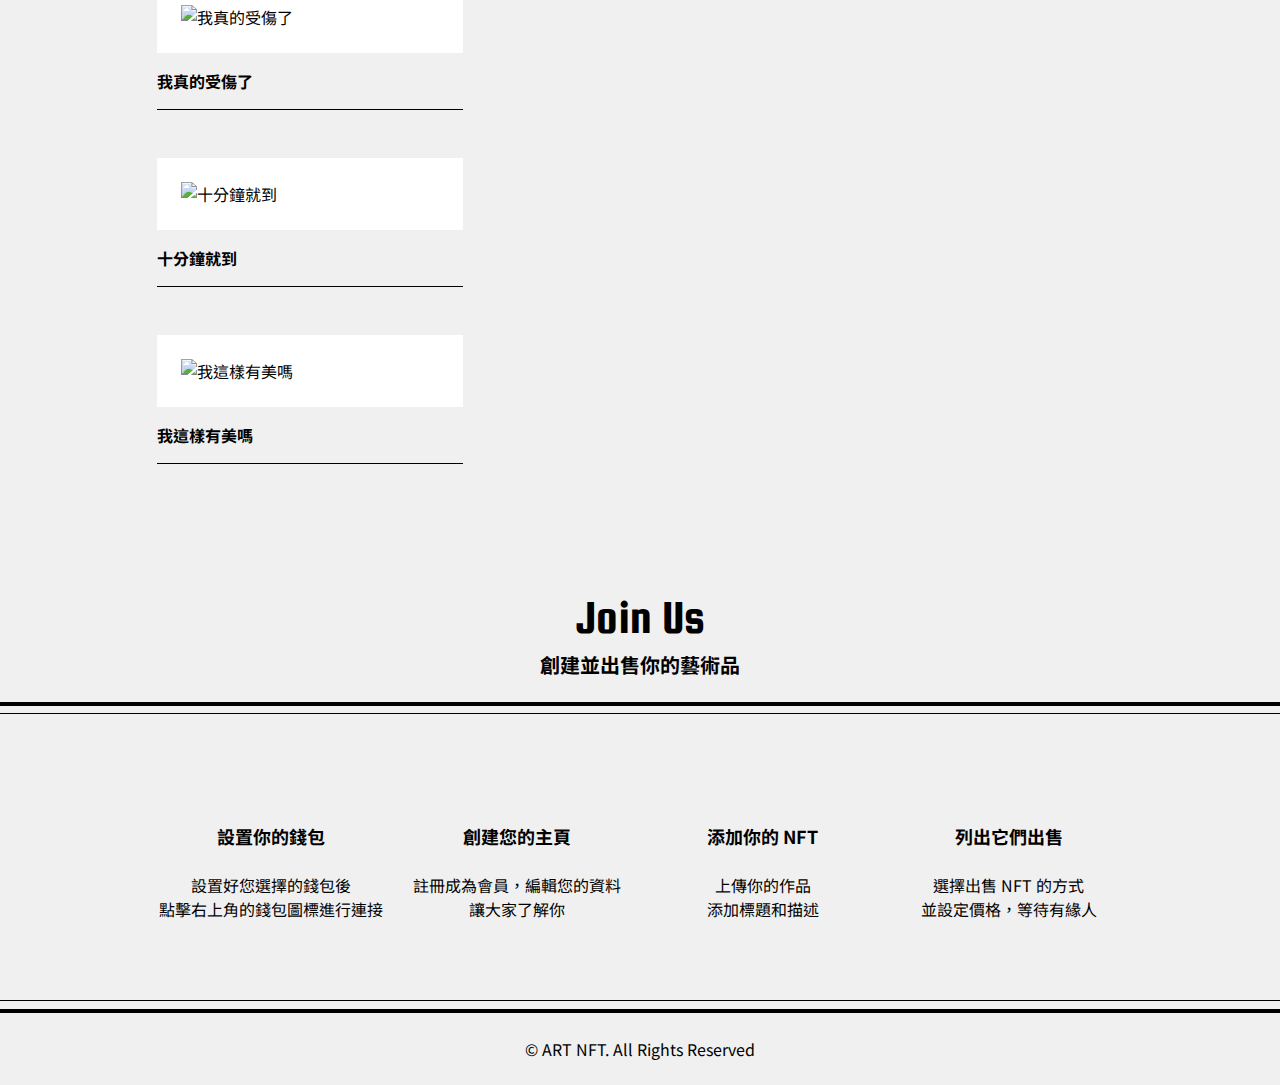
==== commit 60500ea5: "Update 2022-09-08T05:49:34.467Z" ====
--- a/index.html
+++ b/index.html
@@ -438,7 +438,7 @@
                 alt="" class="mb-4 display lg:grayscale" />
               <!-- 電腦版圖片下方文字 -->
               <div
-                class="hidden absolute z-10 bg-white text-base p-6 text-left bottom-10 left-6 display lg:w-[307px] opacity-80">
+                class="hidden absolute z-10 bg-white text-base p-6 text-left bottom-10 left-6 display opacity-80 lg:w-[250px] xl:w-[307px]">
                 ​喜愛大自然，創作題材常見大山、大水、花草與樹木。
               </div>
             </div>
@@ -467,7 +467,7 @@
                 alt="" class="mb-4 display lg:grayscale" />
               <!-- 電腦版圖片下方文字 -->
               <div
-                class="hidden absolute z-10 bg-white text-base p-6 text-left bottom-10 left-6 display lg:w-[307px] opacity-80">
+                class="hidden absolute z-10 bg-white text-base p-6 text-left bottom-10 left-6 display opacity-80 lg:w-[250px] xl:w-[307px]">
                 ​喜愛大自然，創作題材常見大山、大水、花草與樹木。
               </div>
             </div>
@@ -496,7 +496,7 @@
                 alt="" class="mb-4 display lg:grayscale" />
               <!-- 電腦版圖片下方文字 -->
               <div
-                class="hidden absolute z-10 bg-white text-base p-6 text-left bottom-10 left-6 display lg:w-[307px] opacity-80">
+                class="hidden absolute z-10 bg-white text-base p-6 text-left bottom-10 left-6 display opacity-80 lg:w-[250px] xl:w-[307px]">
                 ​喜愛大自然，創作題材常見大山、大水、花草與樹木。
               </div>
             </div>
@@ -525,7 +525,7 @@
                 alt="" class="mb-4 display lg:grayscale" />
               <!-- 電腦版圖片下方文字 -->
               <div
-                class="hidden absolute z-10 bg-white text-base p-6 text-left bottom-10 left-6 display lg:w-[307px] opacity-80">
+                class="hidden absolute z-10 bg-white text-base p-6 text-left bottom-10 left-6 display opacity-80 lg:w-[250px] xl:w-[307px]">
                 ​喜愛大自然，創作題材常見大山、大水、花草與樹木。
               </div>
             </div>
--- a/assets/style/all.css
+++ b/assets/style/all.css
@@ -684,32 +684,11 @@
 .right-2 {
   right: 0.5rem;
 }
+.bottom-10 {
+  bottom: 2.5rem;
+}
 .top-\[106\%\] {
   top: 106%;
-}
-.top-\[0\] {
-  top: 0;
-}
-.bottom-\[0\] {
-  bottom: 0;
-}
-.bottom-\[16px\] {
-  bottom: 16px;
-}
-.bottom-\[16px\+24px\] {
-  bottom: 16px + 24px;
-}
-.bottom-\[40px\] {
-  bottom: 40px;
-}
-.bottom-10 {
-  bottom: 2.5rem;
-}
-.bottom-0 {
-  bottom: 0px;
-}
-.right-6 {
-  right: 1.5rem;
 }
 .z-10 {
   z-index: 10;
@@ -863,9 +842,6 @@
 .bg-secondary {
   --tw-bg-opacity: 1;
   background-color: rgb(240 240 240 / var(--tw-bg-opacity));
-}
-.bg-opacity-60 {
-  --tw-bg-opacity: 0.6;
 }
 .object-cover {
   -o-object-fit: cover;
@@ -1146,19 +1122,14 @@
   top: 121px;
 }
 
-.before\:h-\[2px\]::before {
-  content: var(--tw-content);
-  height: 2px;
+.before\:h-\[4px\]::before {
+  content: var(--tw-content);
+  height: 4px;
 }
 
 .before\:h-\[1px\]::before {
   content: var(--tw-content);
   height: 1px;
-}
-
-.before\:h-\[4px\]::before {
-  content: var(--tw-content);
-  height: 4px;
 }
 
 .before\:w-full::before {
@@ -1414,16 +1385,20 @@
     width: 4rem;
   }
 
+  .lg\:w-\[307px\] {
+    width: 307px;
+  }
+
   .lg\:w-3\/12 {
     width: 25%;
   }
 
-  .lg\:w-\[\] {
-    width: ;
-  }
-
-  .lg\:w-\[307px\] {
-    width: 307px;
+  .lg\:w-\[px\] {
+    width: px;
+  }
+
+  .lg\:w-\[250px\] {
+    width: 250px;
   }
 
   .lg\:flex-row-reverse {
@@ -1595,6 +1570,10 @@
     width: 288px;
   }
 
+  .xl\:w-\[307px\] {
+    width: 307px;
+  }
+
   .xl\:px-3 {
     padding-left: 0.75rem;
     padding-right: 0.75rem;
